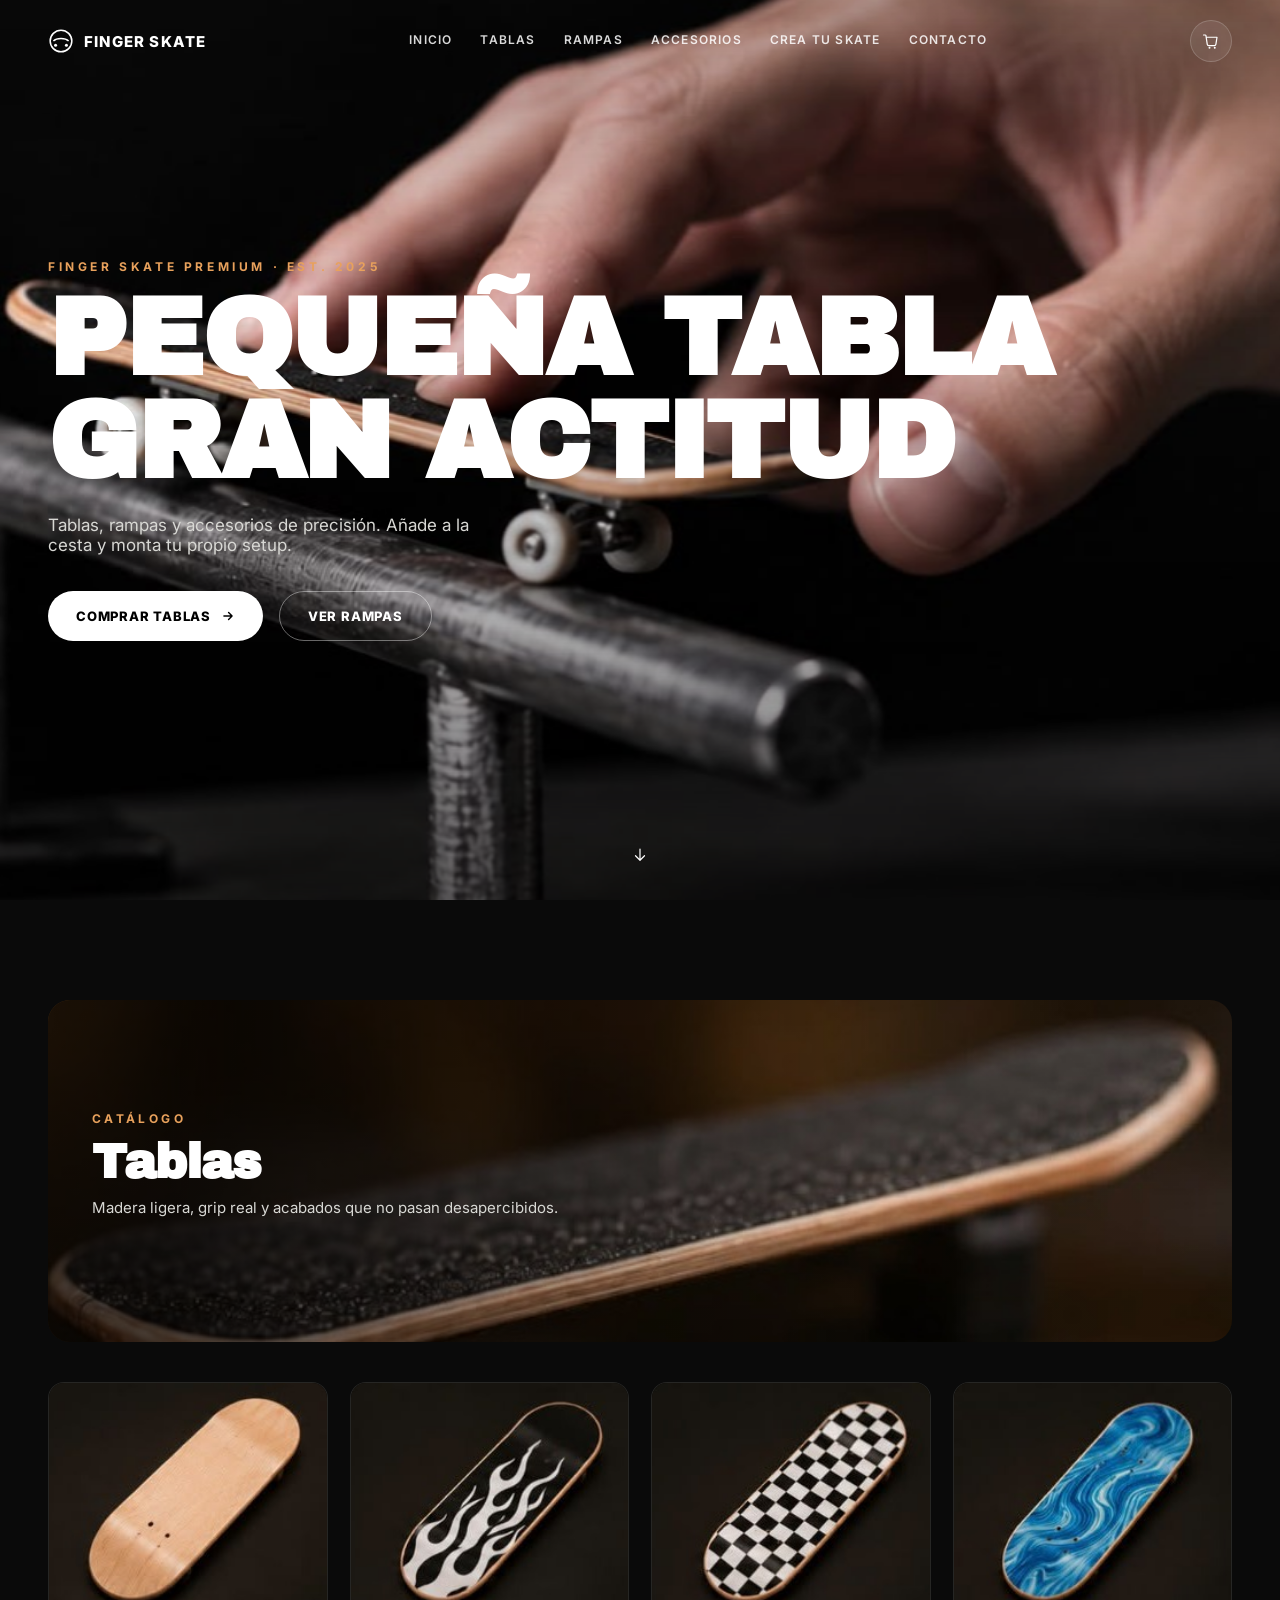
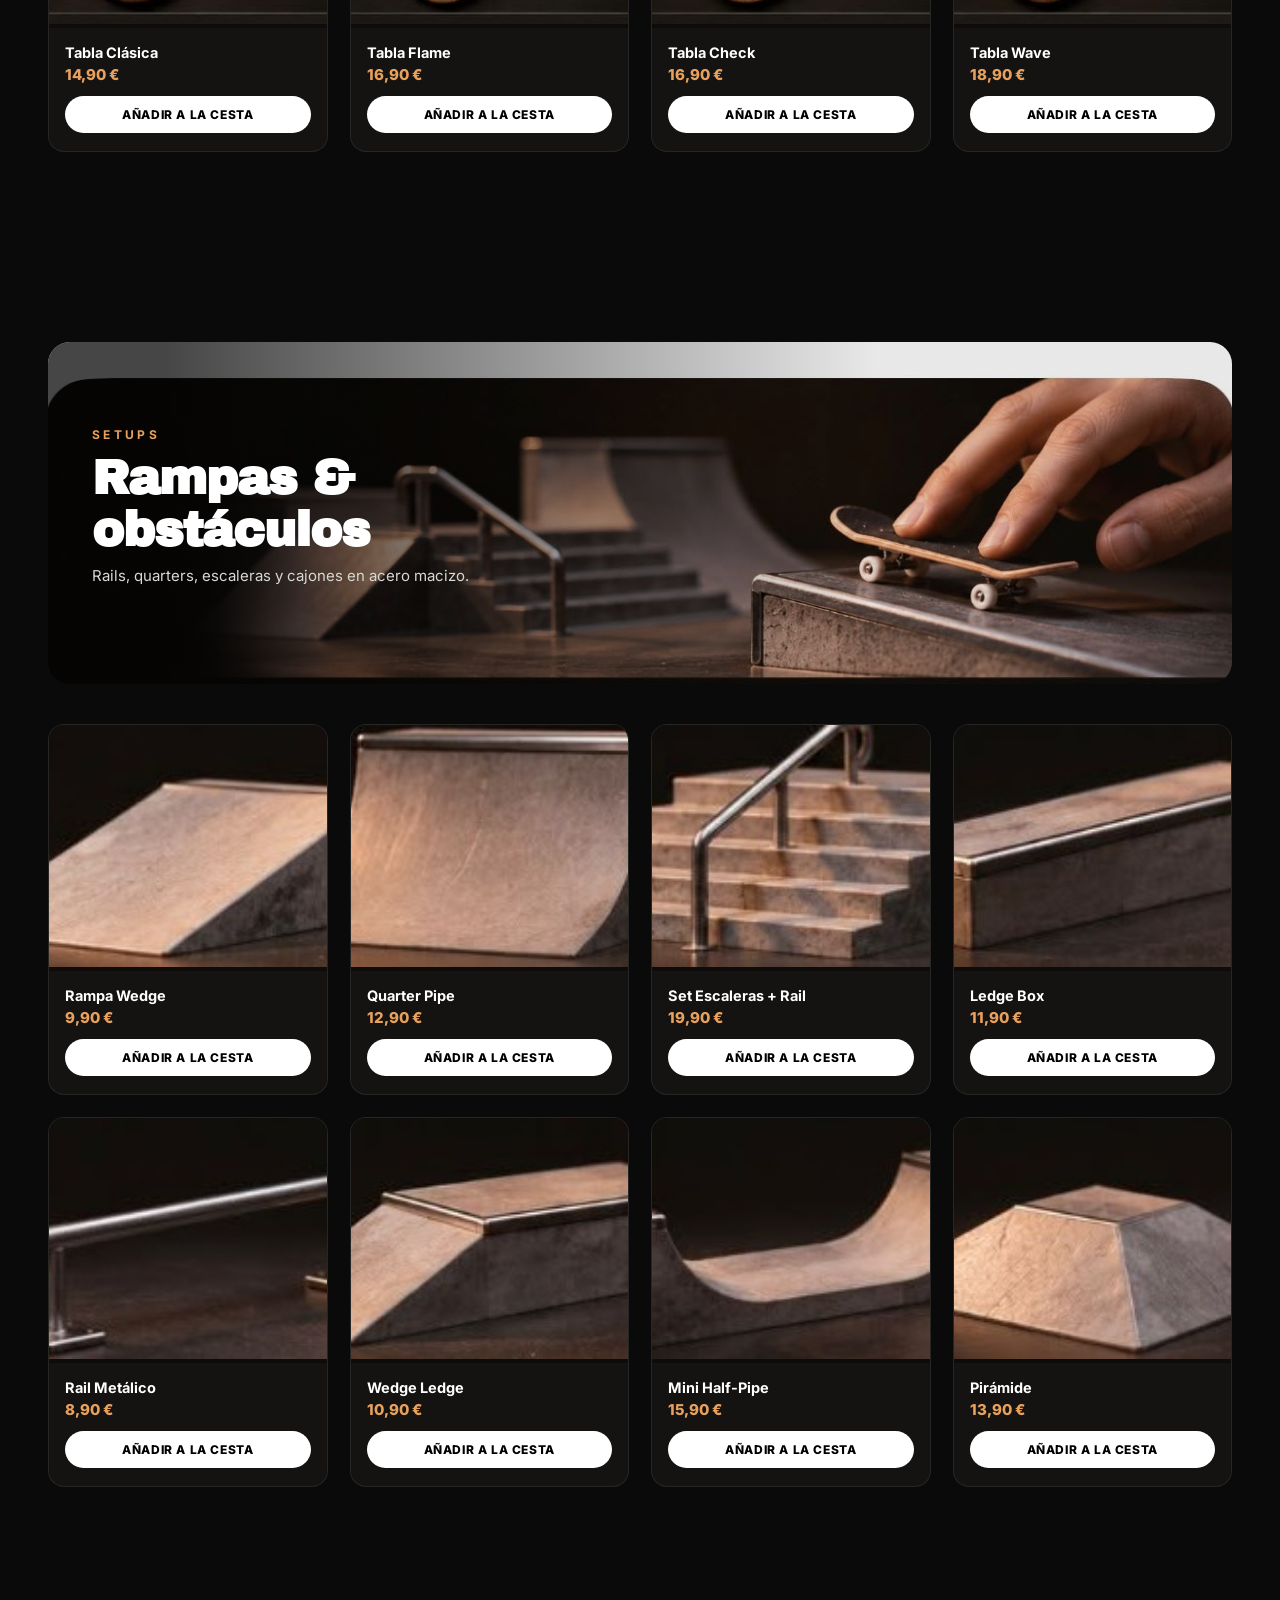
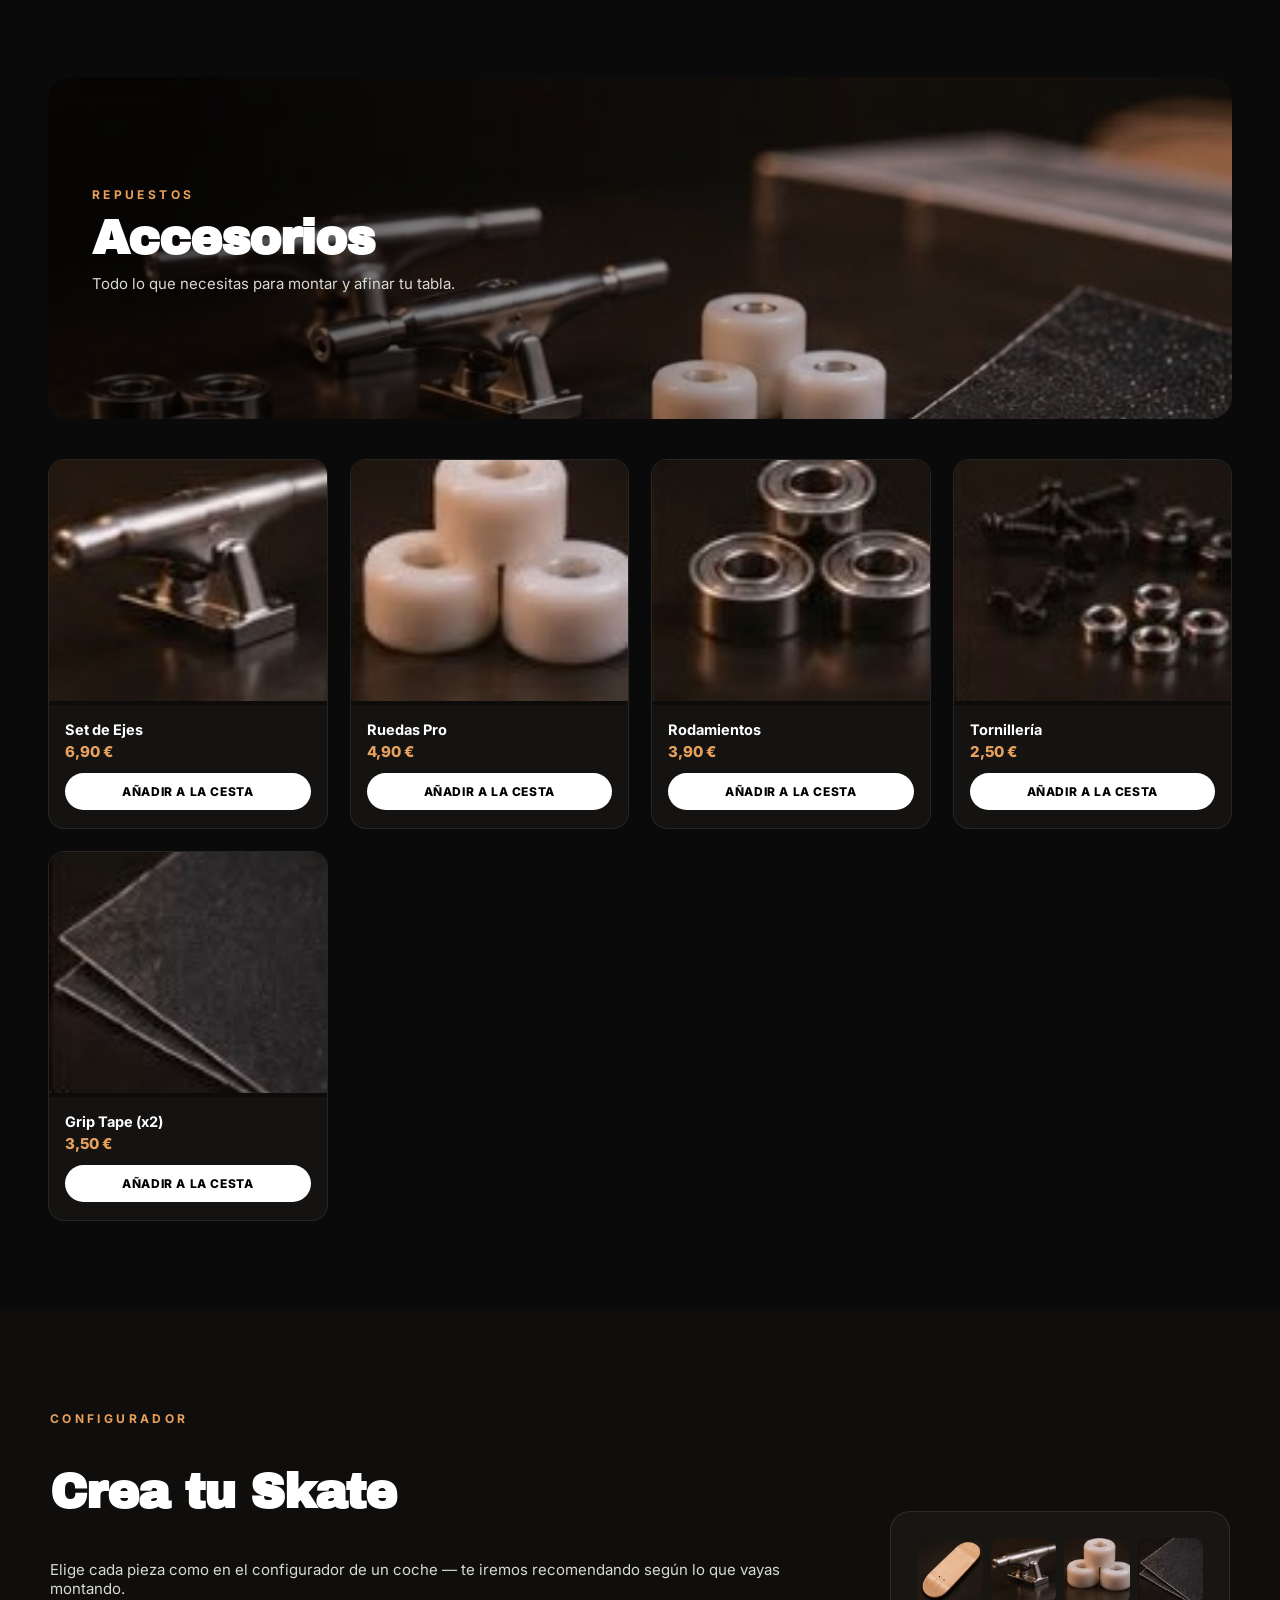
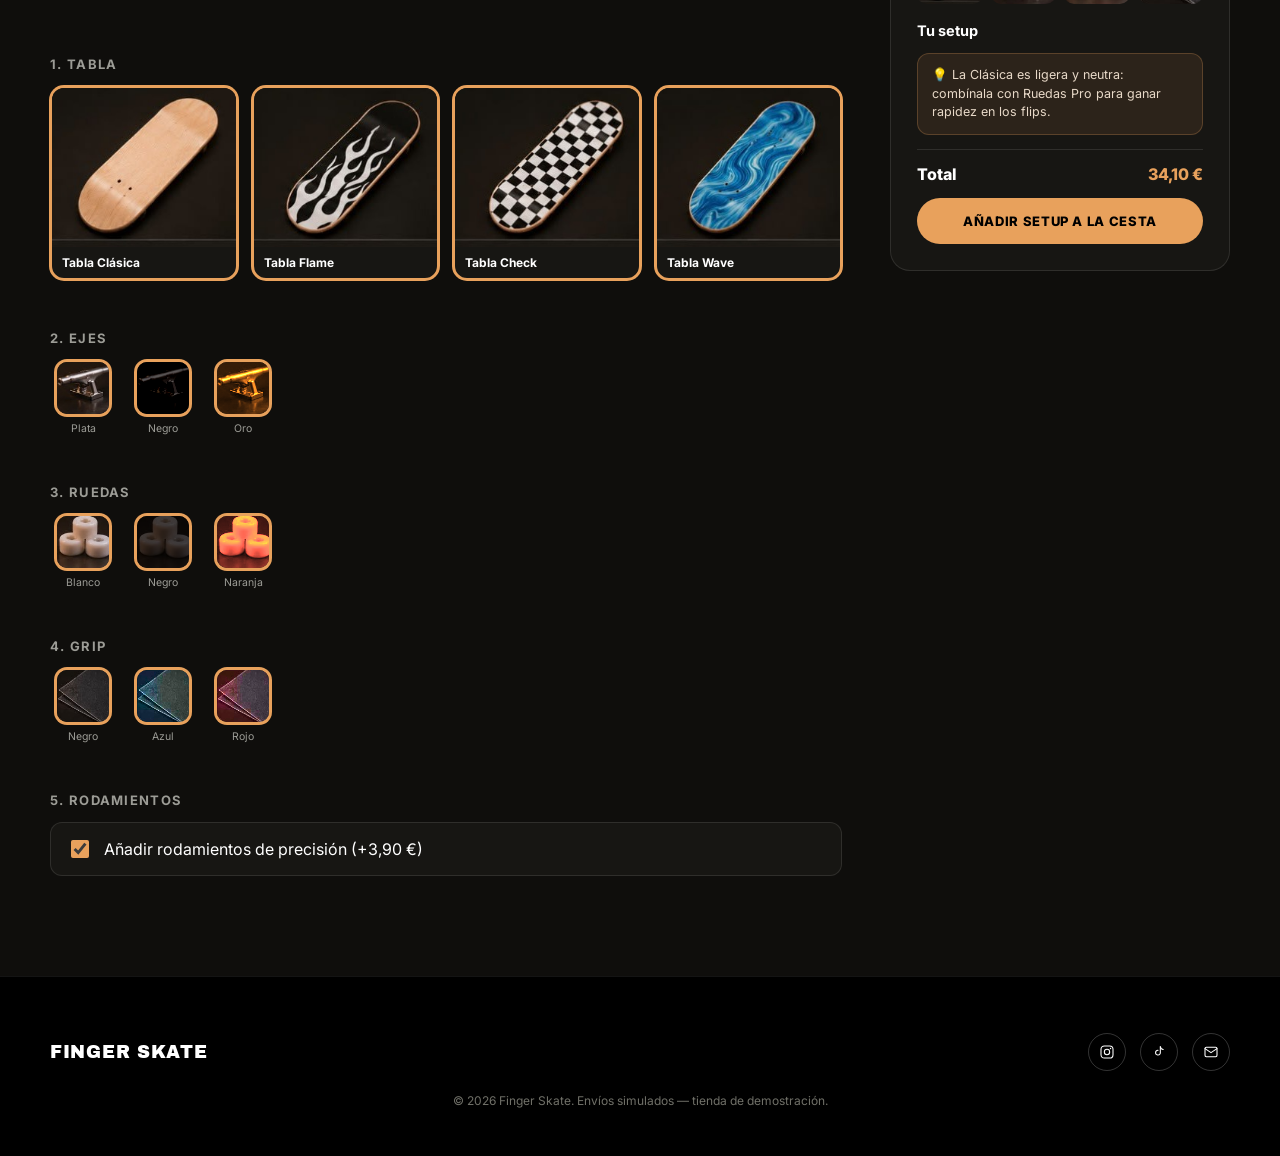
==== index.html @ 8e9dd534 "Cambia el titular del hero por algo mas original Co-Authored-By: Claude Sonnet 5 <noreply@anthropic." ====
<!doctype html>
<html lang="es">
<head>
<meta charset="utf-8">
<meta name="viewport" content="width=device-width, initial-scale=1">
<title>Finger Skate — Tienda</title>
<meta name="description" content="Tablas, rampas y accesorios de finger skate. Configura tu propio setup.">
<link rel="preconnect" href="https://fonts.googleapis.com">
<link href="https://fonts.googleapis.com/css2?family=Archivo+Black&family=Inter:wght@400;500;600;700;800&display=swap" rel="stylesheet">
<style>
:root{ --ink:#0a0a0a; --accent:#e8a15c; }
*{box-sizing:border-box}
body{margin:0;background:var(--ink);font-family:'Inter',system-ui,sans-serif;color:#fff;overflow-x:hidden}
html{scroll-behavior:smooth}
h1,h2,h3{font-family:'Archivo Black','Inter',sans-serif;letter-spacing:-0.02em;margin:0}
a{color:inherit;text-decoration:none}
button{font-family:inherit;cursor:pointer;border:none}
img{max-width:100%}
::selection{background:var(--accent);color:#000}
.progress{position:fixed;top:0;left:0;height:3px;background:var(--accent);z-index:120;width:0%;transition:width .08s linear}
.nav{position:fixed;top:0;left:0;right:0;z-index:90;display:flex;align-items:center;justify-content:space-between;padding:20px 48px;transition:all .35s ease;background:transparent}
.nav.scrolled{padding:12px 48px;background:rgba(10,10,10,.75);backdrop-filter:blur(14px);border-bottom:1px solid rgba(255,255,255,.08)}
.brand{display:flex;align-items:center;gap:10px;font-weight:800;letter-spacing:.08em;font-size:15px}
.navlinks{display:flex;gap:28px;font-size:12px;font-weight:600;letter-spacing:.1em;text-transform:uppercase}
.navlinks a{position:relative;padding-bottom:4px;opacity:.85;transition:opacity .2s,color .2s}
.navlinks a:hover{opacity:1;color:var(--accent)}
.navlinks a::after{content:'';position:absolute;left:0;bottom:0;height:1px;width:0;background:var(--accent);transition:width .25s}
.navlinks a:hover::after{width:100%}
.navright{display:flex;align-items:center;gap:16px}
.cartbtn{position:relative;display:flex;align-items:center;justify-content:center;width:42px;height:42px;border-radius:50%;background:rgba(255,255,255,.08);border:1px solid rgba(255,255,255,.18);color:#fff;transition:all .2s}
.cartbtn:hover{background:#fff;color:#000}
.badge{position:absolute;top:-6px;right:-6px;background:var(--accent);color:#000;font-size:11px;font-weight:800;min-width:18px;height:18px;border-radius:9px;display:flex;align-items:center;justify-content:center;padding:0 4px}
section{position:relative;width:100%;overflow:hidden}
.cover{position:absolute;inset:0;width:100%;height:100%;object-fit:cover;will-change:transform}
.scrim{position:absolute;inset:0;background:linear-gradient(180deg,rgba(0,0,0,.2) 0%,rgba(0,0,0,0) 35%,rgba(0,0,0,.6) 100%)}
.hero{height:100vh;min-height:680px;display:flex;align-items:center}
.hero-inner{position:relative;z-index:2;padding:0 48px;max-width:1440px;margin:0 auto;width:100%}
.eyebrow{font-size:12px;font-weight:700;letter-spacing:.3em;text-transform:uppercase;color:var(--accent);opacity:0;transform:translateY(16px);animation:rise .8s ease forwards .1s}
.title{font-size:clamp(52px,8.5vw,120px);line-height:.94;margin-top:14px;opacity:0;transform:translateY(24px);animation:rise .9s ease forwards .25s}
.sub{margin-top:22px;font-size:17px;color:#d8d8d4;max-width:460px;opacity:0;transform:translateY(16px);animation:rise .8s ease forwards .5s}
.btnrow{margin-top:36px;display:flex;gap:16px;opacity:0;transform:translateY(16px);animation:rise .8s ease forwards .7s}
.btn{display:inline-flex;align-items:center;gap:10px;background:#fff;color:#000;padding:16px 28px;border-radius:999px;font-weight:800;font-size:13px;letter-spacing:.06em;text-transform:uppercase;transition:transform .25s,box-shadow .25s}
.btn:hover{transform:translateY(-3px);box-shadow:0 14px 30px rgba(0,0,0,.35)}
.btn.ghost{background:transparent;border:1px solid rgba(255,255,255,.4);color:#fff}
.btn.ghost:hover{background:#fff;color:#000}
@keyframes rise{to{opacity:1;transform:none}}
.scrolldown{position:absolute;left:50%;bottom:32px;transform:translateX(-50%);z-index:2;animation:bob 2.2s ease-in-out infinite}
@keyframes bob{0%,100%{transform:translate(-50%,0)}50%{transform:translate(-50%,10px)}}
.reveal{opacity:0;transform:translateY(40px);transition:opacity .9s cubic-bezier(.16,.84,.44,1),transform .9s cubic-bezier(.16,.84,.44,1)}
.reveal.on{opacity:1;transform:none}
.reveal-item{opacity:0;transform:translateY(26px);transition:opacity .65s cubic-bezier(.16,.84,.44,1),transform .65s cubic-bezier(.16,.84,.44,1)}
.reveal-item.on{opacity:1;transform:none}
.reveal-pop{opacity:0;transform:scale(.85);transition:opacity .5s ease,transform .5s cubic-bezier(.34,1.56,.64,1)}
.reveal-pop.on{opacity:1;transform:scale(1)}
.shopsec{padding:100px 48px 90px;max-width:1280px;margin:0 auto}
.banner{position:relative;height:38vh;min-height:260px;border-radius:22px;overflow:hidden;margin-bottom:40px}
.banner img{width:100%;height:100%;object-fit:cover}
.banner .bscrim{position:absolute;inset:0;background:linear-gradient(90deg,rgba(0,0,0,.72) 10%,rgba(0,0,0,.08) 70%)}
.banner .btxt{position:absolute;left:0;top:0;bottom:0;display:flex;flex-direction:column;justify-content:center;padding:0 44px;max-width:560px}
.kicker{font-size:12px;font-weight:700;letter-spacing:.28em;text-transform:uppercase;color:var(--accent)}
.sech{font-size:clamp(30px,4.2vw,48px);margin-top:10px}
.secp{margin-top:10px;color:#d8d8d4;font-size:15px}
.grid{display:grid;grid-template-columns:repeat(4,1fr);gap:22px}
.card{background:#141311;border:1px solid rgba(255,255,255,.08);border-radius:16px;overflow:hidden;transition:transform .3s,border-color .3s}
.card:hover{transform:translateY(-6px);border-color:rgba(255,255,255,.22)}
.cardimg{position:relative;aspect-ratio:1.15/1;background:#0d0c0b;cursor:pointer}
.cardimg img{width:100%;height:100%;object-fit:cover;transition:transform .5s}
.card:hover .cardimg img{transform:scale(1.07)}
.qtybadge{position:absolute;top:10px;right:10px;background:var(--accent);color:#000;font-size:12px;font-weight:800;min-width:24px;height:24px;border-radius:12px;display:flex;align-items:center;justify-content:center;padding:0 6px}
.cardbody{padding:16px 16px 18px}
.cardname{font-weight:700;font-size:14.5px}
.cardprice{margin-top:4px;color:var(--accent);font-weight:800;font-size:15px}
.addbtn{margin-top:12px;width:100%;background:#fff;color:#000;padding:11px 0;border-radius:999px;font-weight:800;font-size:12px;letter-spacing:.05em;text-transform:uppercase;transition:all .2s}
.addbtn:hover{background:var(--accent)}
footer{background:#000;padding:56px 48px 36px;border-top:1px solid rgba(255,255,255,.08)}
.footrow{display:flex;justify-content:space-between;align-items:center;flex-wrap:wrap;gap:20px;max-width:1180px;margin:0 auto}
.footbrand{font-family:'Archivo Black';font-size:18px;letter-spacing:.04em}
.socials{display:flex;gap:14px}
.social{width:38px;height:38px;border-radius:50%;border:1px solid rgba(255,255,255,.2);display:flex;align-items:center;justify-content:center;transition:all .25s}
.social:hover{background:var(--accent);border-color:var(--accent);color:#000;transform:translateY(-3px)}
.fine{color:#707068;font-size:12px;margin-top:22px;text-align:center}
.totop{position:fixed;right:24px;bottom:24px;z-index:80;width:48px;height:48px;border-radius:50%;background:#fff;color:#000;display:flex;align-items:center;justify-content:center;opacity:0;pointer-events:none;transition:opacity .3s,transform .3s;transform:translateY(10px)}
.totop.show{opacity:1;pointer-events:auto;transform:none}
.backdrop{position:fixed;inset:0;background:rgba(0,0,0,.6);z-index:150;backdrop-filter:blur(2px);animation:fadein .25s ease}
@keyframes fadein{from{opacity:0}to{opacity:1}}
.drawer{position:fixed;top:0;right:0;bottom:0;width:min(420px,92vw);background:#121110;z-index:160;display:flex;flex-direction:column;box-shadow:-20px 0 50px rgba(0,0,0,.5);animation:slidein .32s cubic-bezier(.16,.84,.44,1)}
@keyframes slidein{from{transform:translateX(100%)}to{transform:translateX(0)}}
.drawerhead{display:flex;align-items:center;justify-content:space-between;padding:22px 24px;border-bottom:1px solid rgba(255,255,255,.08);font-weight:800;letter-spacing:.04em;text-transform:uppercase;font-size:14px}
.iconbtn{background:transparent;color:#fff;font-size:16px;width:32px;height:32px;border-radius:50%;transition:background .2s}
.iconbtn:hover{background:rgba(255,255,255,.12)}
.drawerlist{flex:1;overflow-y:auto;padding:12px 20px}
.emptycart{color:#8c8c86;text-align:center;padding:60px 10px;line-height:1.6;font-size:14px}
.drawerline{display:flex;gap:14px;padding:16px 0;border-bottom:1px solid rgba(255,255,255,.06)}
.drawerline img{width:64px;height:64px;object-fit:cover;border-radius:10px;background:#000}
.dlinfo{flex:1}
.dlname{font-weight:700;font-size:13.5px}
.dlprice{color:#8c8c86;font-size:12px;margin-top:2px}
.qtyctrl{display:flex;align-items:center;gap:10px;margin-top:10px}
.qtyctrl button{width:26px;height:26px;border-radius:8px;background:rgba(255,255,255,.1);color:#fff;font-weight:700}
.qtyctrl button:hover{background:var(--accent);color:#000}
.qtyctrl span{min-width:16px;text-align:center;font-weight:700;font-size:13px}
.dlright{display:flex;flex-direction:column;align-items:flex-end;justify-content:space-between}
.dltotal{font-weight:800;font-size:13.5px;color:var(--accent)}
.rm{background:transparent;color:#8c8c86;font-size:11px;text-decoration:underline;margin-top:8px}
.rm:hover{color:#fff}
.drawerfoot{padding:20px 24px;border-top:1px solid rgba(255,255,255,.1)}
.subtotal{display:flex;justify-content:space-between;font-weight:800;font-size:15px;margin-bottom:14px}
.checkoutbtn{width:100%;background:var(--accent);color:#000;padding:15px 0;border-radius:999px;font-weight:800;font-size:13px;letter-spacing:.06em;text-transform:uppercase;transition:transform .2s}
.checkoutbtn:hover{transform:translateY(-2px)}
.modal{position:fixed;top:50%;left:50%;transform:translate(-50%,-50%);z-index:170;background:#141311;border:1px solid rgba(255,255,255,.1);border-radius:20px;padding:44px 40px;width:min(420px,88vw);text-align:center;animation:popin .3s cubic-bezier(.16,.84,.44,1);max-height:88vh;overflow-y:auto}
@keyframes popin{from{opacity:0;transform:translate(-50%,-46%) scale(.94)}to{opacity:1;transform:translate(-50%,-50%) scale(1)}}
.modalicon{width:64px;height:64px;border-radius:50%;background:var(--accent);color:#000;display:flex;align-items:center;justify-content:center;font-size:30px;font-weight:800;margin:0 auto 18px}
.modal h3{font-size:22px}
.modal p{color:#c8c8c2;font-size:14px;margin:10px 0}
.modalsub{color:#8c8c86!important;font-size:12.5px!important}
.toast{position:fixed;left:24px;bottom:24px;z-index:180;background:#fff;color:#000;padding:14px 20px;border-radius:12px;font-weight:700;font-size:13px;box-shadow:0 14px 30px rgba(0,0,0,.4);animation:toastin .3s ease}
@keyframes toastin{from{opacity:0;transform:translateY(10px)}to{opacity:1;transform:none}}
.paymodal{text-align:left}
.payhead{display:flex;align-items:center;justify-content:space-between;margin-bottom:6px}
.paytotal{background:rgba(255,255,255,.06);border:1px solid rgba(255,255,255,.1);border-radius:12px;padding:14px 16px;display:flex;justify-content:space-between;align-items:center;font-weight:800;margin:14px 0 20px}
.paytotal span:last-child{color:var(--accent);font-size:17px}
.field{margin-bottom:14px}
.field label{display:block;font-size:11px;letter-spacing:.08em;text-transform:uppercase;color:#9c9c96;margin-bottom:7px;font-weight:700}
.field input{width:100%;background:#1b1a17;border:1px solid rgba(255,255,255,.14);border-radius:10px;padding:13px 14px;color:#fff;font-size:14px;font-family:inherit;transition:border-color .2s}
.field input:focus{outline:none;border-color:var(--accent)}
.fieldrow{display:flex;gap:12px}
.fieldrow .field{flex:1}
.securenote{display:flex;align-items:center;gap:8px;color:#8c8c86;font-size:11.5px;margin:16px 0 4px}
.spinner{width:52px;height:52px;border-radius:50%;border:4px solid rgba(255,255,255,.15);border-top-color:var(--accent);margin:4px auto 20px;animation:spin .8s linear infinite}
@keyframes spin{to{transform:rotate(360deg)}}
.detailmodal{width:min(720px,92vw);text-align:left;display:flex;gap:28px;padding:32px;position:relative}
.detailimg{width:260px;flex:none;border-radius:16px;overflow:hidden;background:#0d0c0b;aspect-ratio:1/1}
.detailimg img{width:100%;height:100%;object-fit:cover}
.detailbody{flex:1;display:flex;flex-direction:column}
.detailname{font-size:24px}
.detailprice{color:var(--accent);font-weight:800;font-size:19px;margin-top:8px}
.detaildesc{color:#c8c8c2;font-size:14px;line-height:1.6;margin-top:14px}
.detailqty{display:flex;align-items:center;gap:14px;margin-top:22px}
.detailqty button{width:34px;height:34px;border-radius:10px;background:rgba(255,255,255,.1);color:#fff;font-weight:700;font-size:16px}
.detailqty button:hover{background:var(--accent);color:#000}
.detailqty span{font-weight:800;font-size:16px;min-width:20px;text-align:center}
.detailadd{margin-top:auto;background:#fff;color:#000;padding:14px 0;border-radius:999px;font-weight:800;font-size:13px;letter-spacing:.05em;text-transform:uppercase;transition:all .2s}
.detailadd:hover{background:var(--accent)}
@media (max-width:620px){.detailmodal{flex-direction:column}.detailimg{width:100%;aspect-ratio:1.6/1}}
.cfgsec{background:#0f0e0c;padding:100px 48px 100px}
.cfgwrap{max-width:1180px;margin:0 auto;display:grid;grid-template-columns:1fr 340px;gap:48px;align-items:start}
.cfgsteps{display:flex;flex-direction:column;gap:32px}
.cfgstep h4{font-size:13px;letter-spacing:.1em;text-transform:uppercase;color:#9c9c96;margin-bottom:14px}
.cfgdecks{display:grid;grid-template-columns:repeat(4,1fr);gap:14px}
.cfgdeck{background:#171613;border:2px solid rgba(255,255,255,.08);border-radius:14px;overflow:hidden;transition:all .2s;cursor:pointer}
.cfgdeck.on{border-color:var(--accent);box-shadow:0 0 0 1px var(--accent)}
.cfgdeck img{width:100%;aspect-ratio:1.15/1;object-fit:cover;display:block}
.cfgdeck .cfglabel{padding:8px 10px;font-size:12px;font-weight:700}
.cfgswatches{display:flex;gap:14px;flex-wrap:wrap;align-items:center}
.swatch{width:56px;height:56px;border-radius:12px;border:2px solid rgba(255,255,255,.1);overflow:hidden;position:relative;transition:all .2s;background:#171613;cursor:pointer}
.swatch.on{border-color:var(--accent);box-shadow:0 0 0 1px var(--accent)}
.swatch img{width:100%;height:100%;object-fit:cover}
.swatchname{font-size:10.5px;text-align:center;margin-top:6px;color:#9c9c96}
.swatchcol{display:flex;flex-direction:column;align-items:center;gap:0;width:66px}
.cfgtoggle{display:flex;align-items:center;gap:12px;background:#171613;border:1px solid rgba(255,255,255,.1);border-radius:12px;padding:14px 16px;cursor:pointer}
.cfgtoggle input{width:18px;height:18px;accent-color:var(--accent)}
.cfgsummary{position:sticky;top:100px;background:#171613;border:1px solid rgba(255,255,255,.1);border-radius:20px;padding:26px}
.cfgpreview{display:flex;gap:8px;margin-bottom:18px}
.cfgpreview .pv{flex:1;aspect-ratio:1/1;border-radius:10px;overflow:hidden;background:#0d0c0b}
.cfgpreview .pv img{width:100%;height:100%;object-fit:cover}
.cfgtotal{display:flex;justify-content:space-between;font-weight:800;font-size:16px;padding:14px 0;border-top:1px solid rgba(255,255,255,.1);margin-top:6px}
.cfgtotal span:last-child{color:var(--accent)}
.cfgtip{background:rgba(232,161,92,.1);border:1px solid rgba(232,161,92,.25);border-radius:12px;padding:12px 14px;font-size:12.5px;color:#e8d9c8;line-height:1.5;margin:14px 0}
.cfgaddbtn{width:100%;background:var(--accent);color:#000;padding:15px 0;border-radius:999px;font-weight:800;font-size:13px;letter-spacing:.05em;text-transform:uppercase;transition:transform .2s}
.cfgaddbtn:hover{transform:translateY(-2px)}
@media (max-width:900px){.cfgwrap{grid-template-columns:1fr}.cfgsummary{position:static}.cfgdecks{grid-template-columns:repeat(2,1fr)}}
@media (max-width:900px){.grid{grid-template-columns:repeat(2,1fr)}}
@media (max-width:760px){.navlinks{display:none}.nav{padding:16px 22px}.hero-inner{padding:0 22px}.shopsec{padding:72px 22px 60px}.banner .btxt{padding:0 24px}.cfgsec{padding:72px 22px}}
</style>
</head>
<body>

<div class="progress" id="progressBar"></div>

<nav class="nav" id="navEl">
<a href="#inicio" class="brand">
<svg width="26" height="26" viewBox="0 0 24 24" fill="none" aria-hidden="true"><circle cx="12" cy="12" r="10" stroke="currentColor" stroke-width="1.4"/><path d="M5 12c3-3 11-3 14 0" stroke="currentColor" stroke-width="1.4"/><circle cx="7" cy="16" r="1.4" fill="currentColor"/><circle cx="17" cy="16" r="1.4" fill="currentColor"/></svg>
FINGER SKATE
</a>
<div class="navlinks">
<a href="#inicio">Inicio</a>
<a href="#tablas">Tablas</a>
<a href="#rampas">Rampas</a>
<a href="#accesorios">Accesorios</a>
<a href="#crea">Crea tu Skate</a>
<a href="#contacto">Contacto</a>
</div>
<div class="navright">
<button class="cartbtn" onclick="App.toggleCart()" aria-label="Ver cesta">
<svg width="18" height="18" viewBox="0 0 24 24" fill="none"><path d="M6 7h14l-1.5 9.5a2 2 0 0 1-2 1.7H9a2 2 0 0 1-2-1.7L5.2 4.6A1 1 0 0 0 4.2 4H2" stroke="currentColor" stroke-width="1.6" stroke-linecap="round" stroke-linejoin="round"/><circle cx="10" cy="21" r="1.3" fill="currentColor"/><circle cx="17" cy="21" r="1.3" fill="currentColor"/></svg>
<span id="cartBadge"></span>
</button>
</div>
</nav>

<section id="inicio" class="hero">
<img class="cover" id="heroImg" src="images/hero_clean2.jpg" alt="Finger skate sobre un rail de metal">
<div class="scrim"></div>
<div class="hero-inner">
<div class="eyebrow">Finger skate premium · est. 2025</div>
<h1 class="title">PEQUEÑA TABLA<br>GRAN ACTITUD</h1>
<p class="sub">Tablas, rampas y accesorios de precisión. Añade a la cesta y monta tu propio setup.</p>
<div class="btnrow">
<a href="#tablas" class="btn">Comprar tablas
<svg width="14" height="14" viewBox="0 0 24 24" fill="none"><path d="M5 12h14M13 6l6 6-6 6" stroke="currentColor" stroke-width="2.4" stroke-linecap="round" stroke-linejoin="round"/></svg>
</a>
<a href="#rampas" class="btn ghost">Ver rampas</a>
</div>
</div>
<div class="scrolldown">
<svg width="18" height="18" viewBox="0 0 24 24" fill="none" aria-hidden="true"><path d="M12 4v15M6 13l6 6 6-6" stroke="#fff" stroke-width="1.6" stroke-linecap="round" stroke-linejoin="round"/></svg>
</div>
</section>

<section id="tablas" class="shopsec reveal">
<div class="banner">
<img src="images/tablas_hero.jpg" alt="Tabla de finger skate">
<div class="bscrim"></div>
<div class="btxt">
<div class="kicker reveal-item">Catálogo</div>
<h2 class="sech reveal-item" style="transition-delay:.1s">Tablas</h2>
<p class="secp reveal-item" style="transition-delay:.2s">Madera ligera, grip real y acabados que no pasan desapercibidos.</p>
</div>
</div>
<div class="grid" id="gridTablas"></div>
</section>

<section id="rampas" class="shopsec reveal">
<div class="banner">
<img src="images/rampas_hero.jpg" alt="Rampas y obstáculos de metal">
<div class="bscrim"></div>
<div class="btxt">
<div class="kicker reveal-item">Setups</div>
<h2 class="sech reveal-item" style="transition-delay:.1s">Rampas &amp; obstáculos</h2>
<p class="secp reveal-item" style="transition-delay:.2s">Rails, quarters, escaleras y cajones en acero macizo.</p>
</div>
</div>
<div class="grid" id="gridRampas"></div>
</section>

<section id="accesorios" class="shopsec reveal">
<div class="banner">
<img src="images/acc_hero.jpg" alt="Ejes, ruedas, rodamientos y grip tape">
<div class="bscrim"></div>
<div class="btxt">
<div class="kicker reveal-item">Repuestos</div>
<h2 class="sech reveal-item" style="transition-delay:.1s">Accesorios</h2>
<p class="secp reveal-item" style="transition-delay:.2s">Todo lo que necesitas para montar y afinar tu tabla.</p>
</div>
</div>
<div class="grid" id="gridAcc"></div>
</section>

<section id="crea" class="cfgsec reveal">
<div class="cfgwrap">
<div class="cfgsteps">
<div class="kicker reveal-item">Configurador</div>
<h2 class="sech reveal-item" style="margin-top:8px;transition-delay:.1s">Crea tu Skate</h2>
<p class="secp reveal-item" style="margin-bottom:8px;transition-delay:.2s">Elige cada pieza como en el configurador de un coche — te iremos recomendando según lo que vayas montando.</p>

<div class="cfgstep">
<h4>1. Tabla</h4>
<div class="cfgdecks" id="cfgDecks"></div>
</div>

<div class="cfgstep">
<h4>2. Ejes</h4>
<div class="cfgswatches" id="cfgTrucks"></div>
</div>

<div class="cfgstep">
<h4>3. Ruedas</h4>
<div class="cfgswatches" id="cfgWheels"></div>
</div>

<div class="cfgstep">
<h4>4. Grip</h4>
<div class="cfgswatches" id="cfgGrips"></div>
</div>

<div class="cfgstep">
<h4>5. Rodamientos</h4>
<label class="cfgtoggle">
<input type="checkbox" id="cfgBearingsBox" onchange="App.toggleBearings()">
<span>Añadir rodamientos de precisión (+<span id="bearingPrice"></span>)</span>
</label>
</div>
</div>

<div class="cfgsummary">
<div class="cfgpreview" id="cfgPreview"></div>
<div class="cardname">Tu setup</div>
<div class="cfgtip">💡 <span id="cfgTip"></span></div>
<div class="cfgtotal"><span>Total</span><span id="cfgTotal"></span></div>
<button class="cfgaddbtn" onclick="App.addSetup()">Añadir setup a la cesta</button>
</div>
</div>
</section>

<footer id="contacto">
<div class="footrow">
<div class="footbrand">FINGER SKATE</div>
<div class="socials">
<a class="social" href="#" aria-label="Instagram"><svg width="16" height="16" viewBox="0 0 24 24" fill="none"><rect x="3" y="3" width="18" height="18" rx="5" stroke="currentColor" stroke-width="1.6"/><circle cx="12" cy="12" r="4" stroke="currentColor" stroke-width="1.6"/><circle cx="17.3" cy="6.7" r="1.1" fill="currentColor"/></svg></a>
<a class="social" href="#" aria-label="TikTok"><svg width="16" height="16" viewBox="0 0 24 24" fill="none"><path d="M14 4v9.6a3.6 3.6 0 1 1-3.4-4.3" stroke="currentColor" stroke-width="1.6" stroke-linecap="round"/><path d="M14 4c.3 2.3 2 4 4.4 4.2" stroke="currentColor" stroke-width="1.6" stroke-linecap="round"/></svg></a>
<a class="social" href="#" aria-label="Correo"><svg width="16" height="16" viewBox="0 0 24 24" fill="none"><rect x="3" y="5" width="18" height="14" rx="2" stroke="currentColor" stroke-width="1.6"/><path d="M3 7l9 6 9-6" stroke="currentColor" stroke-width="1.6" stroke-linecap="round" stroke-linejoin="round"/></svg></a>
</div>
</div>
<p class="fine">© 2026 Finger Skate. Envíos simulados — tienda de demostración.</p>
</footer>

<div class="totop" id="totop" title="Subir">
<svg width="18" height="18" viewBox="0 0 24 24" fill="none"><path d="M12 19V5M6 11l6-6 6 6" stroke="currentColor" stroke-width="2" stroke-linecap="round" stroke-linejoin="round"/></svg>
</div>

<div id="overlays"></div>

<script>
const PRODUCTS = [
  {id:"t1",cat:"tablas",name:"Tabla Clásica",price:14.9,img:"images/board_clasica.jpg",
    desc:"Maple canadiense sin tratar, 34 mm de ancho. Ligera y lista para personalizar a tu gusto."},
  {id:"t2",cat:"tablas",name:"Tabla Flame",price:16.9,img:"images/board_flame.jpg",
    desc:"Acabado de llamas blancas sobre fibra negra. Grip de alto agarre y canto biselado."},
  {id:"t3",cat:"tablas",name:"Tabla Check",price:16.9,img:"images/board_check.jpg",
    desc:"Estampado ajedrezado blanco y negro. Cóncavo medio, ideal para flips técnicos."},
  {id:"t4",cat:"tablas",name:"Tabla Wave",price:18.9,img:"images/board_wave.jpg",
    desc:"Estampado marmolado azul. Forma ancha y estable, perfecta para rampas y manuals."},
  {id:"r1",cat:"rampas",name:"Rampa Wedge",price:9.9,img:"images/ramp_wedge.jpg",
    desc:"Cuña de acero con ángulo suave. Ideal para coger velocidad e iniciarte en los saltos."},
  {id:"r2",cat:"rampas",name:"Quarter Pipe",price:12.9,img:"images/ramp_quarter.jpg",
    desc:"Transición curva de 90°. Perfecta para airwalks y grinds de entrada."},
  {id:"r3",cat:"rampas",name:"Set Escaleras + Rail",price:19.9,img:"images/ramp_stairs.jpg",
    desc:"Seis escalones con pasamanos de acero pulido. El clásico de todo street spot."},
  {id:"r4",cat:"rampas",name:"Ledge Box",price:11.9,img:"images/ramp_box.jpg",
    desc:"Cajón bajo con canto metálico, pensado para grinds y slides técnicos."},
  {id:"r5",cat:"rampas",name:"Rail Metálico",price:8.9,img:"images/ramp_rail.jpg",
    desc:"Rail recto independiente. Fácil de combinar con cualquier otro obstáculo."},
  {id:"r6",cat:"rampas",name:"Wedge Ledge",price:10.9,img:"images/ramp_wedge2.jpg",
    desc:"Cuña con ledge superior: dos obstáculos combinados en uno solo."},
  {id:"r7",cat:"rampas",name:"Mini Half-Pipe",price:15.9,img:"images/ramp_ubox.jpg",
    desc:"Transición doble en U, perfecta para encadenar trucos de ida y vuelta."},
  {id:"r8",cat:"rampas",name:"Pirámide",price:13.9,img:"images/ramp_pyramid.jpg",
    desc:"Plataforma elevada con cuatro caras en pendiente. Versátil para cualquier ángulo."},
  {id:"a1",cat:"acc",name:"Set de Ejes",price:6.9,img:"images/acc_ejes.jpg",
    desc:"Ejes de aluminio ligero y altura estándar. Respuesta ágil en los giros."},
  {id:"a2",cat:"acc",name:"Ruedas Pro",price:4.9,img:"images/acc_ruedas.jpg",
    desc:"Goma suave de alto rebote. Rodaje silencioso y muy controlado."},
  {id:"a3",cat:"acc",name:"Rodamientos",price:3.9,img:"images/acc_rodamientos.jpg",
    desc:"Precisión ABEC para ruedas rápidas y sin fricción."},
  {id:"a4",cat:"acc",name:"Tornillería",price:2.5,img:"images/acc_tornilleria.jpg",
    desc:"Kit completo de tornillos y tuercas para montar tu tabla desde cero."},
  {id:"a5",cat:"acc",name:"Grip Tape (x2)",price:3.5,img:"images/acc_grip.jpg",
    desc:"Dos láminas de grip de grano fino. Agarre máximo para tus dedos."}
];
const byId = (id) => PRODUCTS.find(p => p.id === id);
const fmt = (n) => n.toFixed(2).replace('.', ',') + ' €';

const TRUCK_COLORS = [
  {key:"plata",name:"Plata",filter:"none"},
  {key:"negro",name:"Negro",filter:"brightness(0.4) contrast(1.3)"},
  {key:"oro",name:"Oro",filter:"sepia(1) saturate(4) hue-rotate(-15deg) brightness(1.05)"}
];
const WHEEL_COLORS = [
  {key:"blanco",name:"Blanco",filter:"none"},
  {key:"negro",name:"Negro",filter:"brightness(0.3)"},
  {key:"naranja",name:"Naranja",filter:"sepia(1) saturate(5) hue-rotate(320deg) brightness(1.05)"}
];
const GRIP_COLORS = [
  {key:"negro",name:"Negro",filter:"none"},
  {key:"azul",name:"Azul",filter:"brightness(1.6) saturate(3) hue-rotate(185deg)"},
  {key:"rojo",name:"Rojo",filter:"brightness(1.5) saturate(4) hue-rotate(330deg)"}
];
const DECK_TIPS = {
  t1:"La Clásica es ligera y neutra: combínala con Ruedas Pro para ganar rapidez en los flips.",
  t2:"La Flame tiene mucho grip: unos Ejes anchos te darán más estabilidad en grinds.",
  t3:"La Check favorece los flips técnicos: prueba Rodamientos de precisión para más inercia.",
  t4:"La Wave es ancha y estable: perfecta para practicar en la Quarter Pipe o el Mini Half-Pipe."
};

const App = {
  cart: {}, toastSeq: 0,
  detailId: null, detailQty: 1,
  cfgDeck: 't1', cfgTruck: 'plata', cfgWheel: 'blanco', cfgGrip: 'negro', cfgBearings: true,

  init(){
    try {
      const raw = localStorage.getItem('fs_cart_v1');
      if (raw) { const c = JSON.parse(raw); if (c && typeof c === 'object') this.cart = c; }
    } catch(e) {}
    this.bindReveal();
    this.renderGrid('gridTablas', 'tablas');
    this.renderGrid('gridRampas', 'rampas');
    this.renderGrid('gridAcc', 'acc');
    this.renderConfigurator();
    this.renderCartBadge();
    this.bindScroll();
    document.getElementById('cfgBearingsBox').checked = this.cfgBearings;
  },

  persist(){ try { localStorage.setItem('fs_cart_v1', JSON.stringify(this.cart)); } catch(e) {} },

  bindScroll(){
    const nav = document.getElementById('navEl');
    const bar = document.getElementById('progressBar');
    const totop = document.getElementById('totop');
    const hero = document.getElementById('heroImg');
    const onScroll = () => {
      const y = window.scrollY || window.pageYOffset;
      const max = document.documentElement.scrollHeight - window.innerHeight;
      bar.style.width = (max > 0 ? Math.min(100, (y / max) * 100) : 0) + '%';
      nav.classList.toggle('scrolled', y > 40);
      totop.classList.toggle('show', y > 700);
      hero.style.transform = 'translateY(' + Math.min(70, y * 0.15) + 'px) scale(1.04)';
    };
    window.addEventListener('scroll', onScroll, { passive: true });
    onScroll();
    totop.addEventListener('click', () => window.scrollTo({ top: 0, behavior: 'smooth' }));
  },
  bindReveal(){
    const els = Array.from(document.querySelectorAll('.reveal, .reveal-item'));
    this._io = ('IntersectionObserver' in window) ? new IntersectionObserver((entries) => {
      entries.forEach((e) => { if (e.isIntersecting) e.target.classList.add('on'); });
    }, { threshold: 0.12 }) : null;
    if (this._io) { els.forEach((el) => this._io.observe(el)); }
    else { els.forEach((el) => el.classList.add('on')); }
  },
  observeReveal(nodeList){
    if (this._io) { nodeList.forEach((el) => this._io.observe(el)); }
    else { nodeList.forEach((el) => el.classList.add('on')); }
  },

  cartCount(){ return Object.values(this.cart).reduce((a,b)=>a+b,0); },
  cartTotal(){ return PRODUCTS.reduce((s,p)=> s + (this.cart[p.id]||0)*p.price, 0); },

  renderCartBadge(){
    const el = document.getElementById('cartBadge');
    const n = this.cartCount();
    el.innerHTML = n > 0 ? '<span class="badge">' + n + '</span>' : '';
  },

  renderGrid(containerId, cat){
    const el = document.getElementById(containerId);
    const items = PRODUCTS.filter(p => p.cat === cat);
    el.innerHTML = items.map((p, i) => {
      const qty = this.cart[p.id] || 0;
      return '<div class="card reveal-pop" style="transition-delay:' + ((i % 4) * 0.08) + 's">' +
        '<div class="cardimg" onclick="App.openDetail(\'' + p.id + '\')">' +
          '<img src="' + p.img + '" alt="' + p.name + '">' +
          '<span class="qtybadge" data-qty-for="' + p.id + '" style="display:' + (qty > 0 ? 'flex' : 'none') + '">' + qty + '</span>' +
        '</div>' +
        '<div class="cardbody">' +
          '<div class="cardname">' + p.name + '</div>' +
          '<div class="cardprice">' + fmt(p.price) + '</div>' +
          '<button class="addbtn" onclick="App.addToCart(\'' + p.id + '\')">Añadir a la cesta</button>' +
        '</div>' +
      '</div>';
    }).join('');
    this.observeReveal(el.querySelectorAll('.reveal-pop'));
  },
  refreshGrids(){
    document.querySelectorAll('[data-qty-for]').forEach((el) => {
      const id = el.getAttribute('data-qty-for');
      const qty = this.cart[id] || 0;
      el.textContent = qty;
      el.style.display = qty > 0 ? 'flex' : 'none';
    });
  },

  showToast(msg){
    const seq = ++this.toastSeq;
    let el = document.getElementById('toastEl');
    if (el) el.remove();
    el = document.createElement('div');
    el.id = 'toastEl';
    el.className = 'toast';
    el.textContent = msg;
    document.body.appendChild(el);
    setTimeout(() => { if (this.toastSeq === seq) { const t = document.getElementById('toastEl'); if (t) t.remove(); } }, 2200);
  },

  addToCart(id){
    this.cart[id] = (this.cart[id] || 0) + 1;
    this.persist();
    this.renderCartBadge();
    this.refreshGrids();
    if (this.cartDrawerOpen) this.renderDrawer();
    this.showToast(byId(id).name + ' añadida a la cesta');
  },
  changeQty(id, delta){
    this.cart[id] = (this.cart[id] || 0) + delta;
    if (this.cart[id] <= 0) delete this.cart[id];
    this.persist();
    this.renderCartBadge();
    this.refreshGrids();
    this.renderDrawer();
  },
  removeItem(id){
    delete this.cart[id];
    this.persist();
    this.renderCartBadge();
    this.refreshGrids();
    this.renderDrawer();
  },

  cartDrawerOpen: false,
  toggleCart(){
    this.cartDrawerOpen = !this.cartDrawerOpen;
    if (this.cartDrawerOpen) { this.renderDrawer(); } else { this.closeOverlay('drawerWrap'); }
  },
  closeCart(){ this.cartDrawerOpen = false; this.closeOverlay('drawerWrap'); },
  renderDrawer(){
    const items = PRODUCTS.filter(p => this.cart[p.id]);
    const linesHtml = items.length === 0
      ? '<div class="emptycart">Tu cesta está vacía.<br>Añade alguna tabla, rampa o accesorio.</div>'
      : items.map(p => {
          const qty = this.cart[p.id];
          return '<div class="drawerline">' +
            '<img src="' + p.img + '" alt="' + p.name + '">' +
            '<div class="dlinfo">' +
              '<div class="dlname">' + p.name + '</div>' +
              '<div class="dlprice">' + fmt(p.price) + ' / ud.</div>' +
              '<div class="qtyctrl">' +
                '<button onclick="App.changeQty(\'' + p.id + '\',-1)">-</button>' +
                '<span>' + qty + '</span>' +
                '<button onclick="App.changeQty(\'' + p.id + '\',1)">+</button>' +
              '</div>' +
            '</div>' +
            '<div class="dlright">' +
              '<div class="dltotal">' + fmt(p.price * qty) + '</div>' +
              '<button class="rm" onclick="App.removeItem(\'' + p.id + '\')">Quitar</button>' +
            '</div>' +
          '</div>';
        }).join('');
    const html =
      '<div class="backdrop" onclick="App.closeCart()"></div>' +
      '<aside class="drawer">' +
        '<div class="drawerhead"><span>Tu cesta</span><button class="iconbtn" onclick="App.closeCart()">✕</button></div>' +
        '<div class="drawerlist">' + linesHtml + '</div>' +
        '<div class="drawerfoot">' +
          '<div class="subtotal"><span>Subtotal</span><span>' + fmt(this.cartTotal()) + '</span></div>' +
          '<button class="checkoutbtn" onclick="App.openPayment()">Finalizar compra</button>' +
        '</div>' +
      '</aside>';
    this.showOverlay('drawerWrap', html);
  },

  openPayment(){
    if (Object.keys(this.cart).length === 0) return;
    this.cartDrawerOpen = false;
    const html =
      '<div class="backdrop" onclick="App.closePayment()"></div>' +
      '<div class="modal paymodal">' +
        '<div class="payhead"><h3 style="font-size:19px">Pago</h3><button class="iconbtn" onclick="App.closePayment()">✕</button></div>' +
        '<div class="paytotal"><span>Total a pagar</span><span>' + fmt(this.cartTotal()) + '</span></div>' +
        '<div class="field"><label>Nombre completo</label><input type="text" id="payName" placeholder="Nombre y apellidos"></div>' +
        '<div class="field"><label>Email</label><input type="email" id="payEmail" placeholder="tucorreo@ejemplo.com"></div>' +
        '<div class="field"><label>Número de tarjeta (simulada)</label><input type="text" id="payCard" inputmode="numeric" maxlength="19" placeholder="4242 4242 4242 4242"></div>' +
        '<div class="fieldrow">' +
          '<div class="field"><label>Caducidad</label><input type="text" id="payExpiry" placeholder="MM/AA" maxlength="5"></div>' +
          '<div class="field"><label>CVC</label><input type="text" id="payCvc" inputmode="numeric" maxlength="3" placeholder="123"></div>' +
        '</div>' +
        '<button class="checkoutbtn" onclick="App.submitPayment()">Pagar ' + fmt(this.cartTotal()) + '</button>' +
        '<div class="securenote"><svg width="14" height="14" viewBox="0 0 24 24" fill="none"><rect x="4" y="10" width="16" height="10" rx="2" stroke="currentColor" stroke-width="1.5"/><path d="M8 10V7a4 4 0 0 1 8 0v3" stroke="currentColor" stroke-width="1.5"/></svg>Entorno de pago simulado — no se procesa ningún cargo real.</div>' +
      '</div>';
    this.showOverlay('drawerWrap', html);
    document.getElementById('payCard').addEventListener('input', (e) => {
      const digits = e.target.value.replace(/\D/g, '').slice(0, 16);
      e.target.value = digits.replace(/(.{4})/g, '$1 ').trim();
    });
    document.getElementById('payExpiry').addEventListener('input', (e) => {
      let v = e.target.value.replace(/[^0-9]/g, '').slice(0, 4);
      if (v.length >= 3) v = v.slice(0,2) + '/' + v.slice(2);
      e.target.value = v;
    });
    document.getElementById('payCvc').addEventListener('input', (e) => {
      e.target.value = e.target.value.replace(/\D/g, '').slice(0, 3);
    });
  },
  closePayment(){ this.renderDrawer(); this.cartDrawerOpen = true; },

  submitPayment(){
    const name = document.getElementById('payName').value.trim();
    const email = document.getElementById('payEmail').value.trim();
    const card = document.getElementById('payCard').value.replace(/\D/g,'');
    if (!name || !email || card.length < 12) {
      this.showToast('Rellena nombre, email y un número de tarjeta válido');
      return;
    }
    this.showOverlay('drawerWrap',
      '<div class="backdrop"></div>' +
      '<div class="modal" style="text-align:center">' +
        '<div class="spinner"></div>' +
        '<h3 style="font-size:18px">Procesando pago…</h3>' +
        '<p class="modalsub">Un momento, estamos confirmando tu pedido simulado.</p>' +
      '</div>'
    );
    setTimeout(() => {
      const order = 'FS-' + Math.floor(1000 + Math.random() * 9000);
      this.cart = {};
      this.persist();
      this.renderCartBadge();
      this.refreshGrids();
      this.showOverlay('drawerWrap',
        '<div class="backdrop" onclick="App.closeAll()"></div>' +
        '<div class="modal">' +
          '<div class="modalicon">✓</div>' +
          '<h3>¡Pago realizado!</h3>' +
          '<p>Número de pedido <b>' + order + '</b></p>' +
          '<p class="modalsub">Compra de demostración — no se ha realizado ningún cargo real. Te hemos "enviado" la confirmación a ' + email + '. ¡Gracias por pasarte por la tienda!</p>' +
          '<button class="btn" style="margin:14px auto 0" onclick="App.closeAll()">Seguir comprando</button>' +
        '</div>'
      );
    }, 1400);
  },
  closeAll(){ this.cartDrawerOpen = false; this.closeOverlay('drawerWrap'); },

  openDetail(id){
    this.detailId = id; this.detailQty = 1;
    this.renderDetail();
  },
  renderDetail(){
    const p = byId(this.detailId);
    if (!p) return;
    const html =
      '<div class="backdrop" onclick="App.closeDetail()"></div>' +
      '<div class="modal detailmodal">' +
        '<div class="detailimg"><img src="' + p.img + '" alt="' + p.name + '"></div>' +
        '<div class="detailbody">' +
          '<div class="detailname">' + p.name + '</div>' +
          '<div class="detailprice">' + fmt(p.price) + '</div>' +
          '<p class="detaildesc">' + p.desc + '</p>' +
          '<div class="detailqty">' +
            '<button onclick="App.decDetailQty()">-</button>' +
            '<span id="detailQtyVal">' + this.detailQty + '</span>' +
            '<button onclick="App.incDetailQty()">+</button>' +
          '</div>' +
          '<button class="detailadd" onclick="App.addDetailToCart()">Añadir a la cesta</button>' +
        '</div>' +
        '<button class="iconbtn" style="position:absolute;top:16px;right:16px" onclick="App.closeDetail()">✕</button>' +
      '</div>';
    this.showOverlay('detailWrap', html);
  },
  closeDetail(){ this.detailId = null; this.closeOverlay('detailWrap'); },
  incDetailQty(){ this.detailQty++; document.getElementById('detailQtyVal').textContent = this.detailQty; },
  decDetailQty(){ this.detailQty = Math.max(1, this.detailQty - 1); document.getElementById('detailQtyVal').textContent = this.detailQty; },
  addDetailToCart(){
    const id = this.detailId;
    if (!id) return;
    this.cart[id] = (this.cart[id] || 0) + this.detailQty;
    this.persist();
    this.renderCartBadge();
    this.refreshGrids();
    this.closeDetail();
    this.showToast(byId(id).name + ' añadida a la cesta');
  },

  showOverlay(key, html){
    let holder = document.getElementById(key);
    if (!holder) {
      holder = document.createElement('div');
      holder.id = key;
      document.getElementById('overlays').appendChild(holder);
    }
    holder.innerHTML = html;
  },
  closeOverlay(key){
    const holder = document.getElementById(key);
    if (holder) holder.innerHTML = '';
  },

  selectDeck(id){ this.cfgDeck = id; this.renderConfigurator(); },
  selectTruck(key){ this.cfgTruck = key; this.renderConfigurator(); },
  selectWheel(key){ this.cfgWheel = key; this.renderConfigurator(); },
  selectGrip(key){ this.cfgGrip = key; this.renderConfigurator(); },
  toggleBearings(){ this.cfgBearings = document.getElementById('cfgBearingsBox').checked; this.renderConfigurator(); },

  renderConfigurator(){
    const firstPaint = !this._cfgRevealed;
    const popClass = firstPaint ? ' reveal-pop' : '';
    const decks = PRODUCTS.filter(p => p.cat === 'tablas');
    document.getElementById('cfgDecks').innerHTML = decks.map((p, i) =>
      '<div class="cfgdeck' + popClass + ' ' + (p.id === this.cfgDeck ? 'on' : '') + '" style="transition-delay:' + (i*0.07) + 's" onclick="App.selectDeck(\'' + p.id + '\')">' +
        '<img src="' + p.img + '" alt="' + p.name + '"><div class="cfglabel">' + p.name + '</div>' +
      '</div>'
    ).join('');

    const truckImg = byId('a1').img, wheelImg = byId('a2').img, gripImg = byId('a5').img;
    const swatchHtml = (colors, img, current, selFn) => colors.map((c, i) =>
      '<div class="swatchcol">' +
        '<div class="swatch' + popClass + ' ' + (c.key === current ? 'on' : '') + '" style="transition-delay:' + (i*0.07) + 's" onclick="App.' + selFn + '(\'' + c.key + '\')">' +
          '<img src="' + img + '" style="filter:' + c.filter + '"></div>' +
        '<div class="swatchname">' + c.name + '</div>' +
      '</div>'
    ).join('');
    document.getElementById('cfgTrucks').innerHTML = swatchHtml(TRUCK_COLORS, truckImg, this.cfgTruck, 'selectTruck');
    document.getElementById('cfgWheels').innerHTML = swatchHtml(WHEEL_COLORS, wheelImg, this.cfgWheel, 'selectWheel');
    document.getElementById('cfgGrips').innerHTML = swatchHtml(GRIP_COLORS, gripImg, this.cfgGrip, 'selectGrip');
    if (firstPaint) {
      this.observeReveal(document.querySelectorAll('#cfgDecks .reveal-pop, #cfgTrucks .reveal-pop, #cfgWheels .reveal-pop, #cfgGrips .reveal-pop'));
      this._cfgRevealed = true;
    }

    const truckFilter = (TRUCK_COLORS.find(c => c.key === this.cfgTruck) || {}).filter || 'none';
    const wheelFilter = (WHEEL_COLORS.find(c => c.key === this.cfgWheel) || {}).filter || 'none';
    const gripFilter = (GRIP_COLORS.find(c => c.key === this.cfgGrip) || {}).filter || 'none';
    const deckImg = byId(this.cfgDeck).img;
    document.getElementById('cfgPreview').innerHTML =
      '<div class="pv"><img src="' + deckImg + '"></div>' +
      '<div class="pv"><img src="' + truckImg + '" style="filter:' + truckFilter + '"></div>' +
      '<div class="pv"><img src="' + wheelImg + '" style="filter:' + wheelFilter + '"></div>' +
      '<div class="pv"><img src="' + gripImg + '" style="filter:' + gripFilter + '"></div>';

    document.getElementById('cfgTip').textContent = DECK_TIPS[this.cfgDeck] || '';
    document.getElementById('bearingPrice').textContent = fmt(byId('a3').price);

    let total = byId(this.cfgDeck).price + byId('a1').price + byId('a2').price + byId('a5').price;
    if (this.cfgBearings) total += byId('a3').price;
    document.getElementById('cfgTotal').textContent = fmt(total);
  },

  addSetup(){
    this.cart[this.cfgDeck] = (this.cart[this.cfgDeck] || 0) + 1;
    this.cart['a1'] = (this.cart['a1'] || 0) + 1;
    this.cart['a2'] = (this.cart['a2'] || 0) + 1;
    this.cart['a5'] = (this.cart['a5'] || 0) + 1;
    if (this.cfgBearings) this.cart['a3'] = (this.cart['a3'] || 0) + 1;
    this.persist();
    this.renderCartBadge();
    this.refreshGrids();
    this.showToast('Setup completo añadido a la cesta (color de vista previa)');
  }
};

document.addEventListener('DOMContentLoaded', () => App.init());
</script>
</body>
</html>
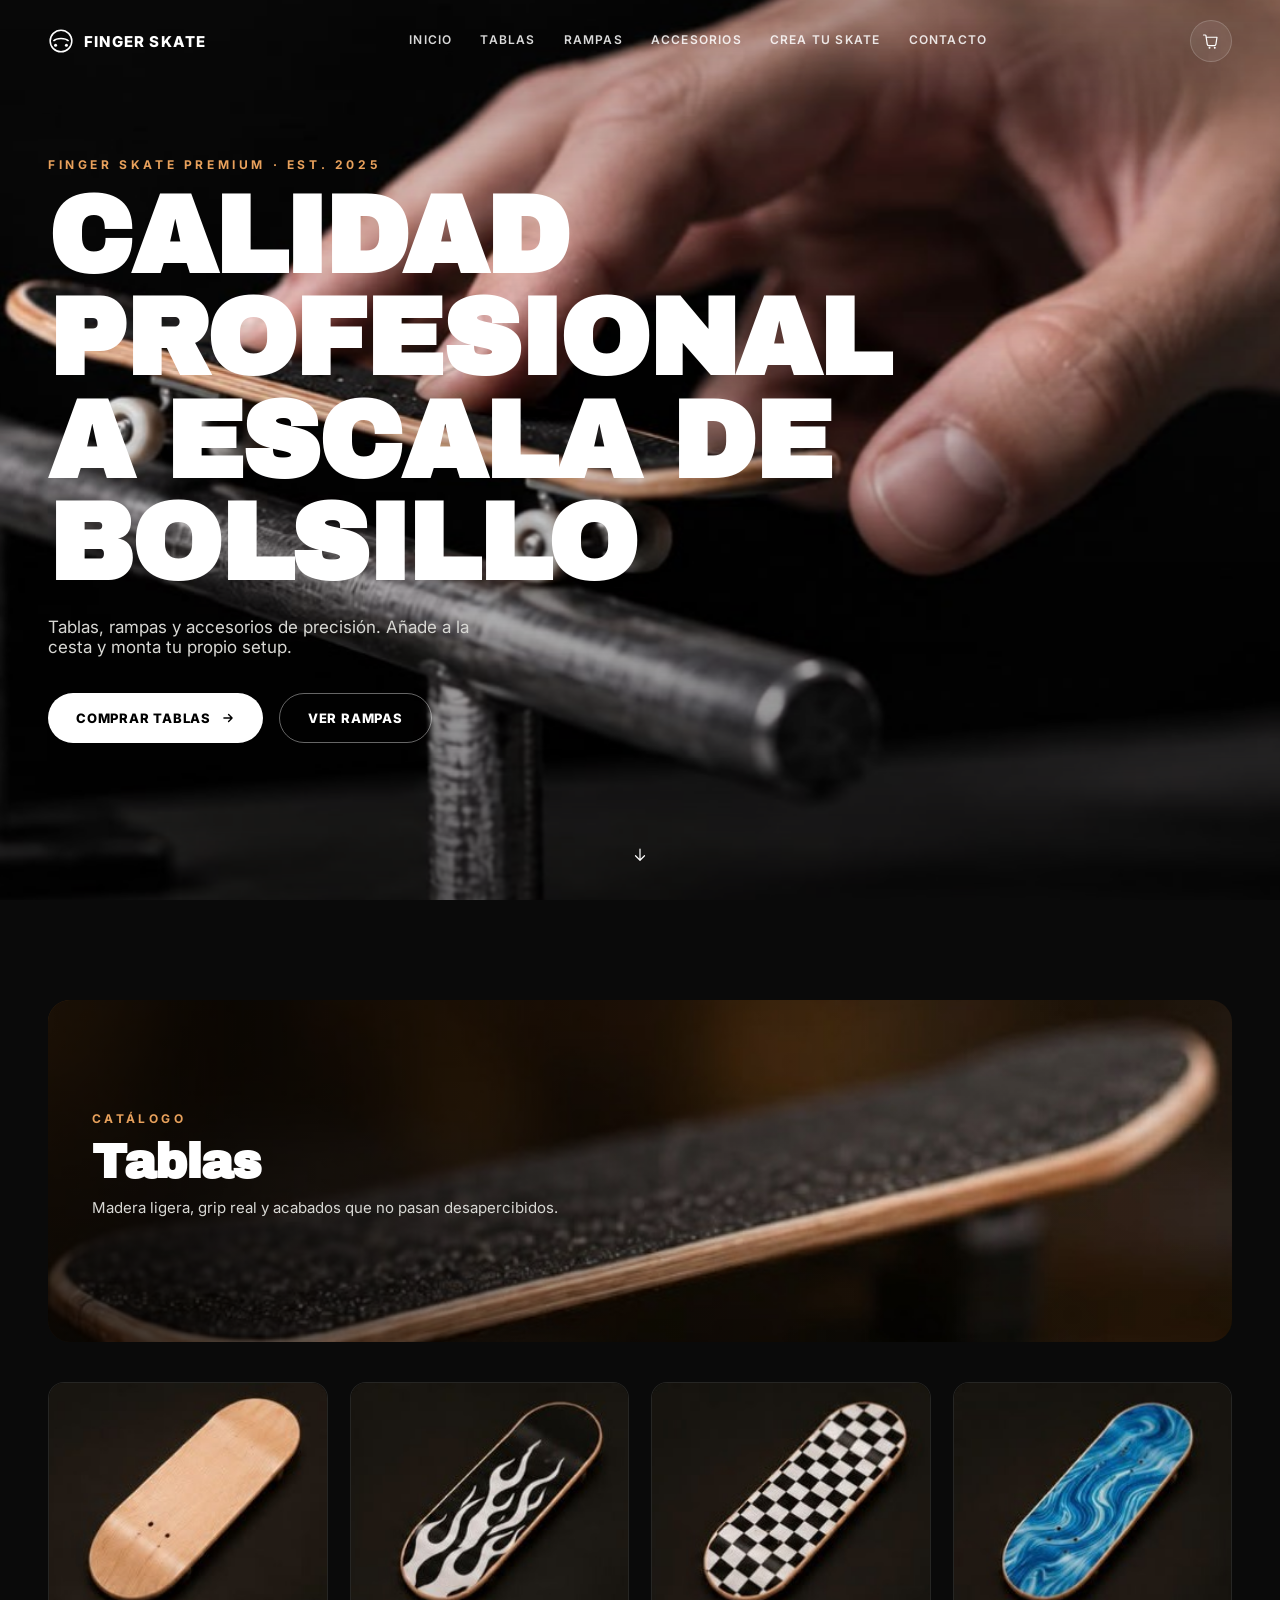
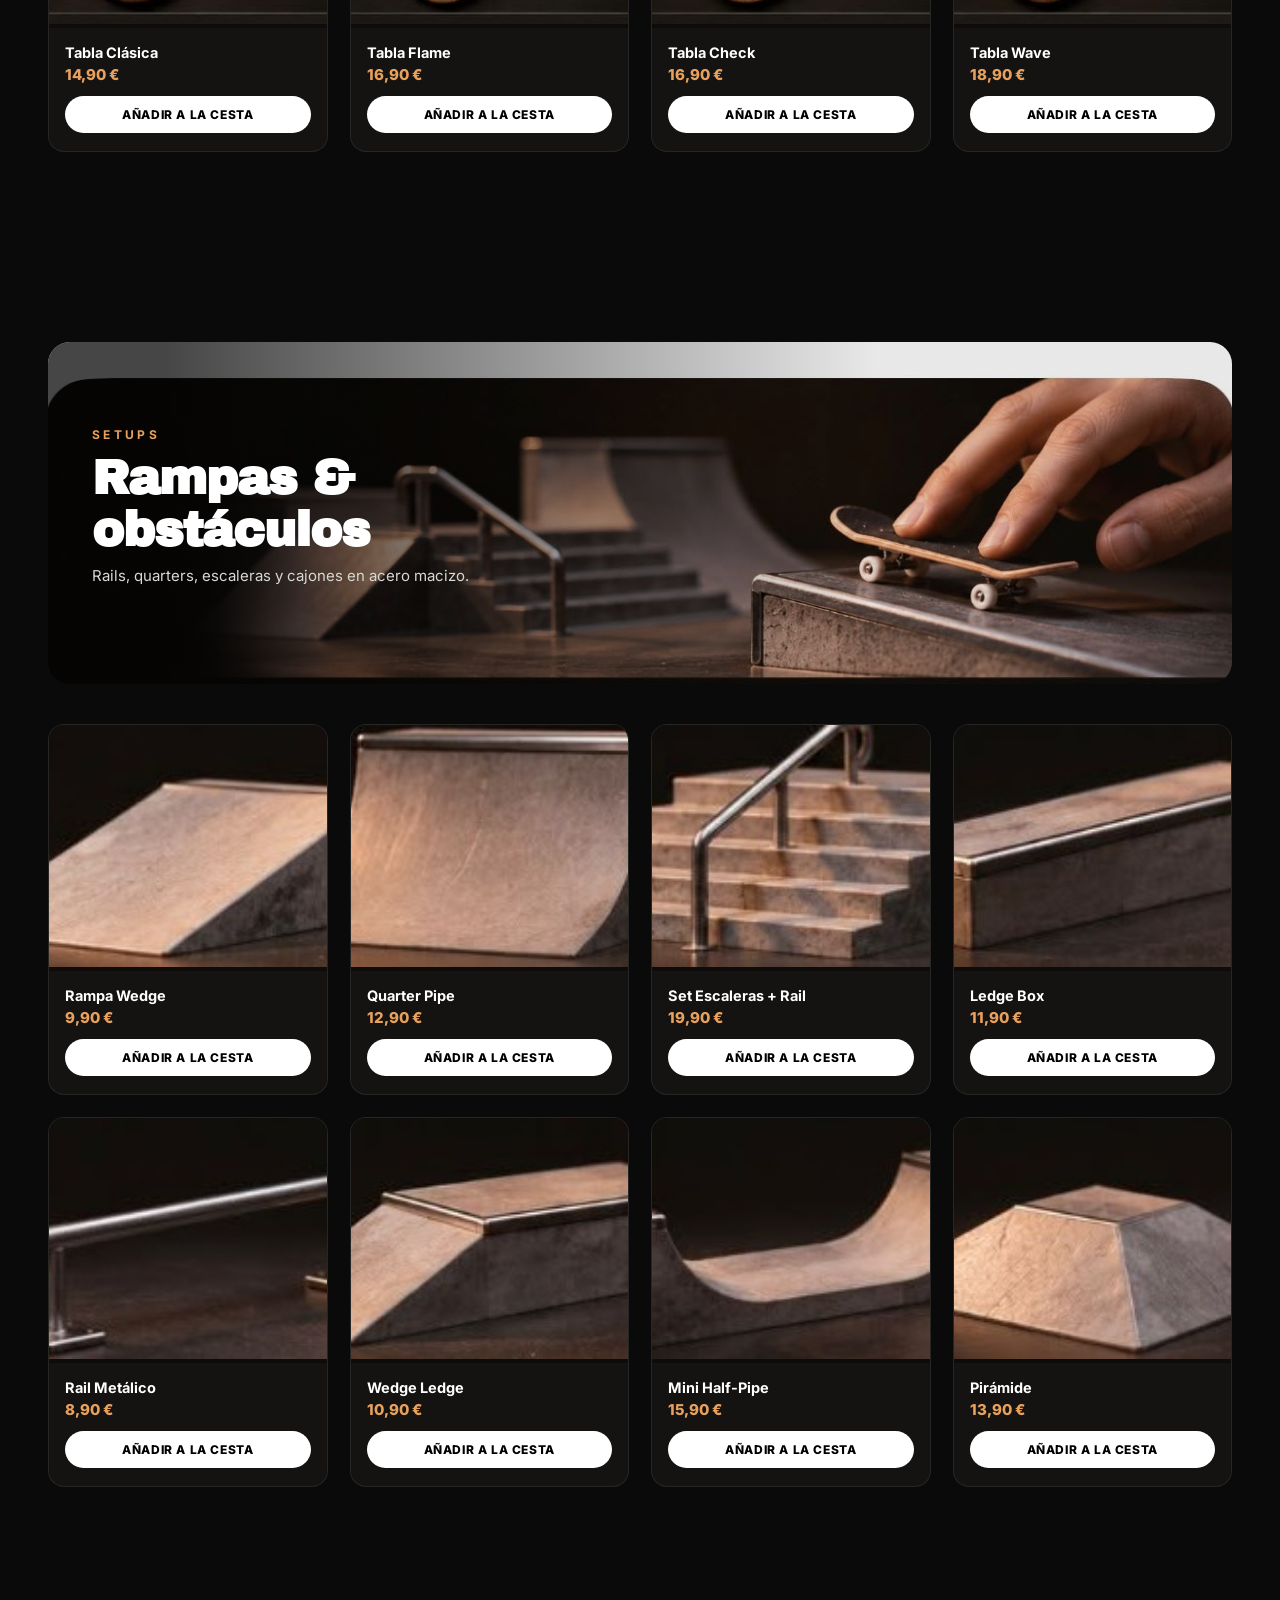
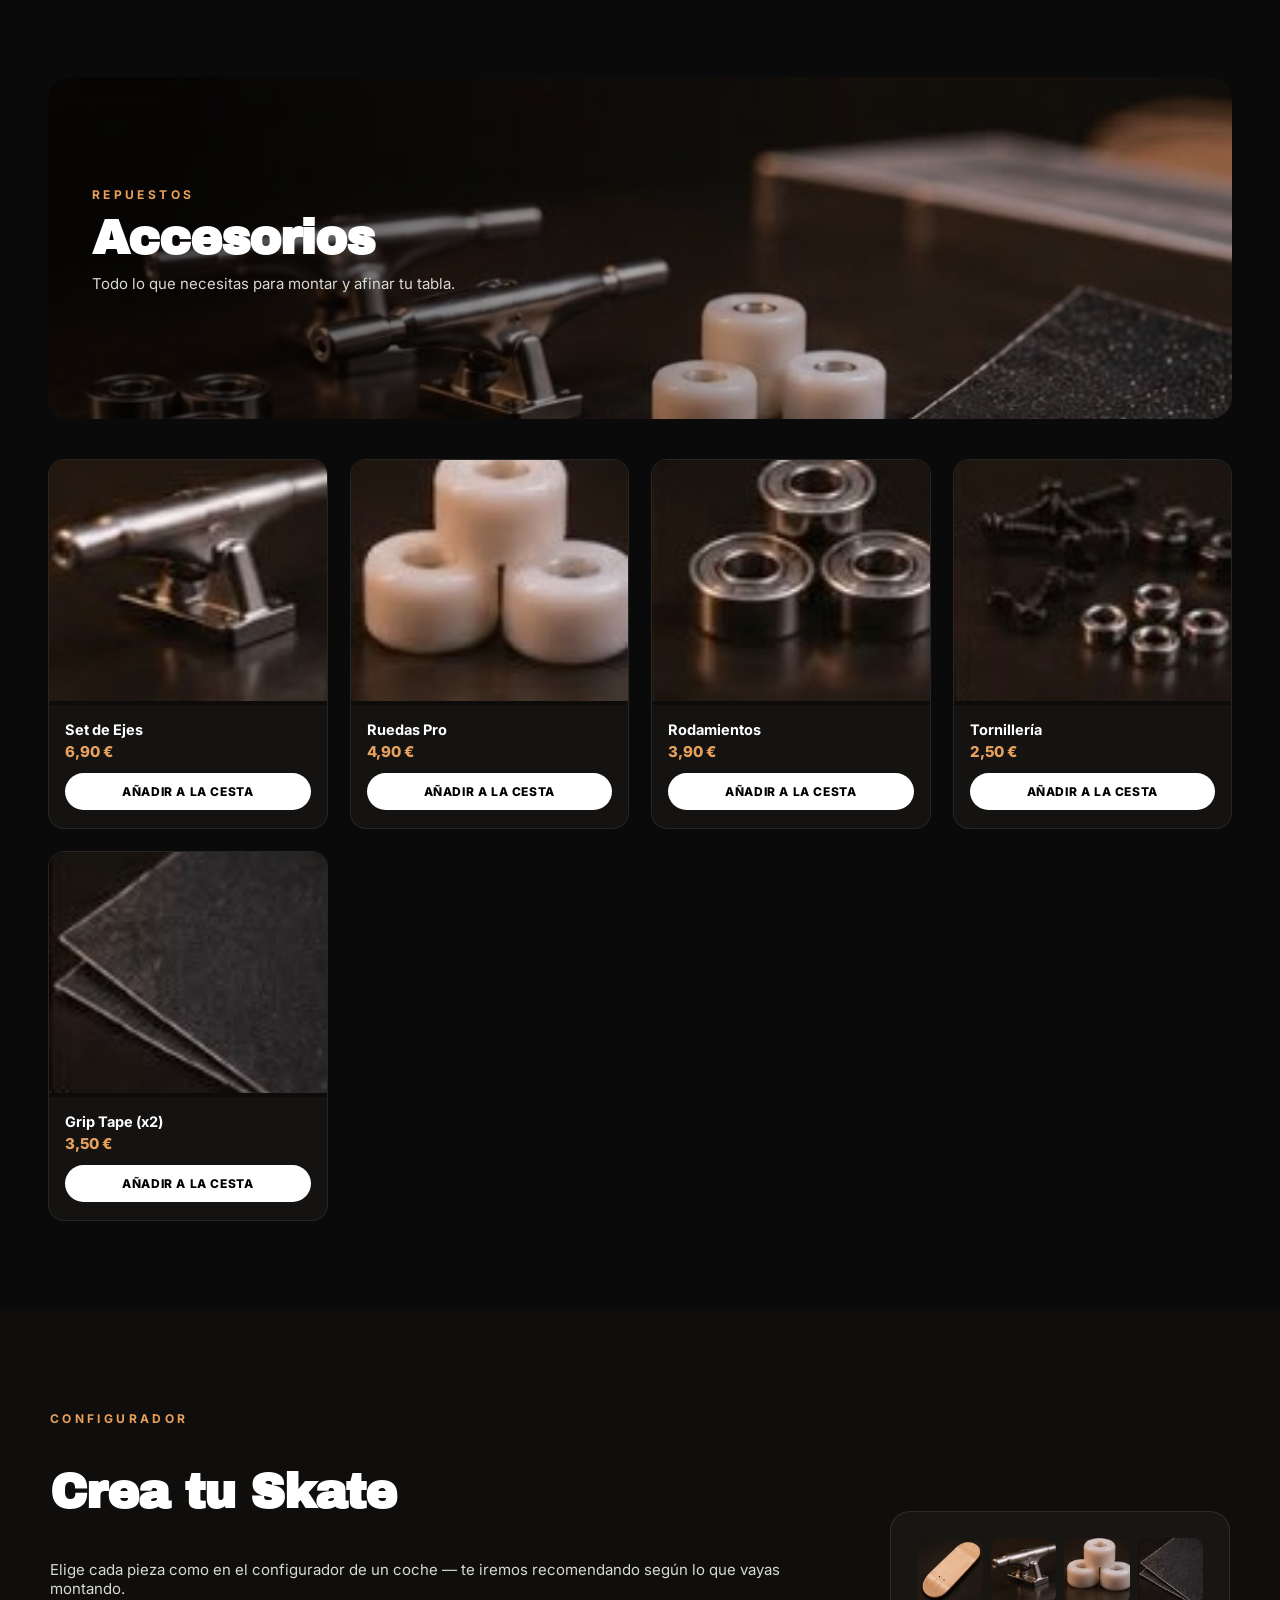
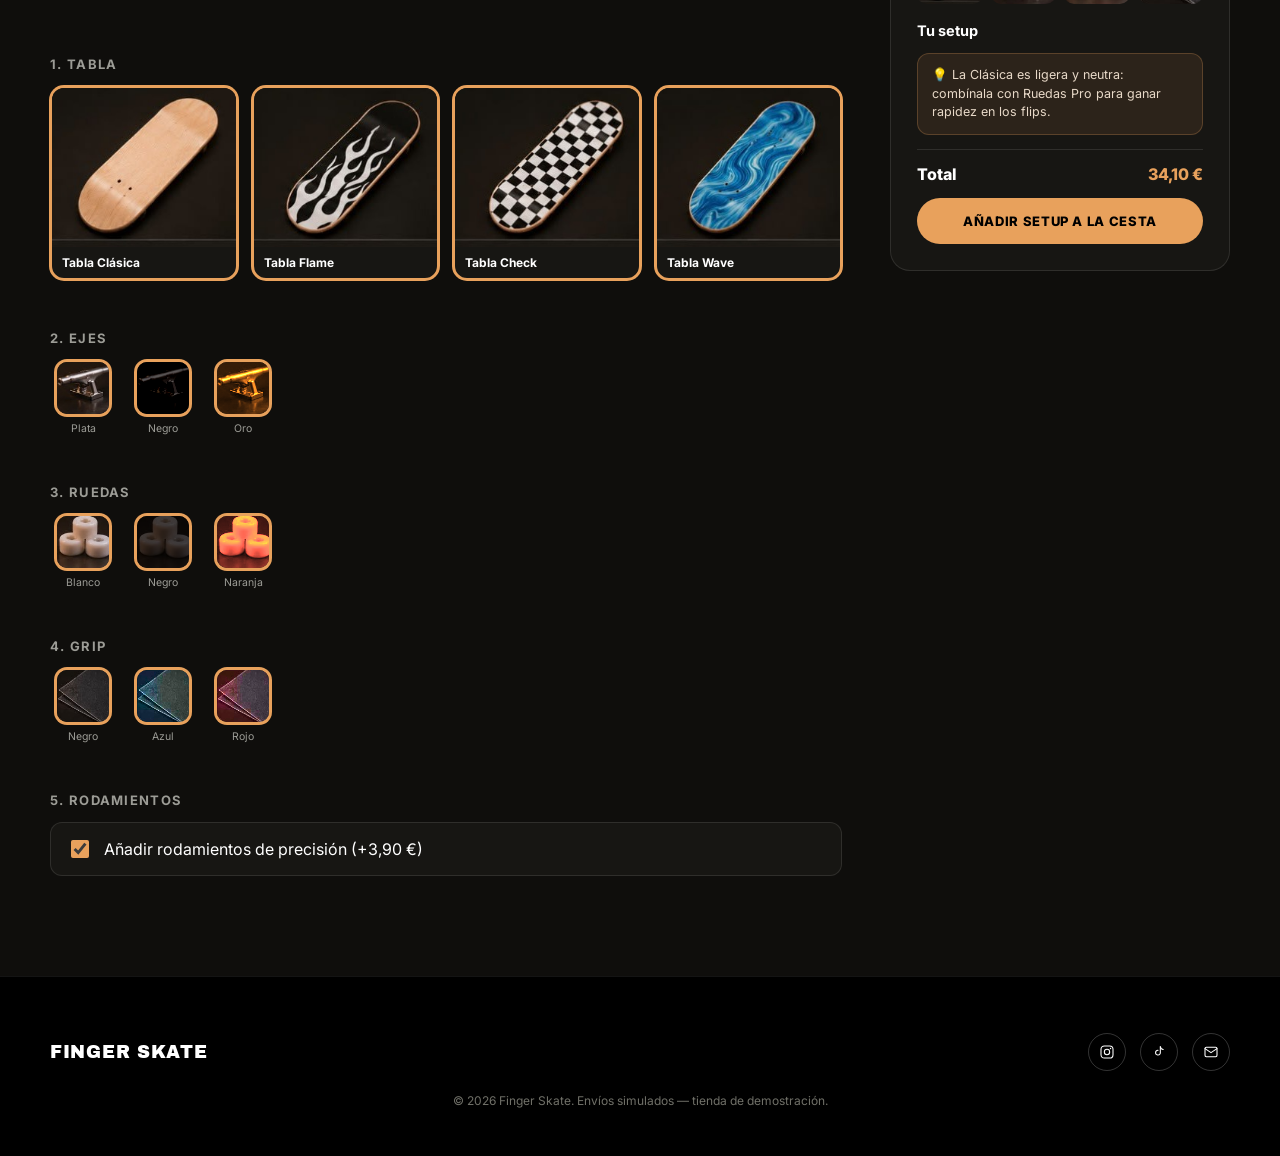
==== commit f6f48295: "Titular del hero mas profesional Co-Authored-By: Claude Sonnet 5 <noreply@anthropic.com> Claude-Sess" ====
--- a/index.html
+++ b/index.html
@@ -203,7 +203,7 @@
 <div class="scrim"></div>
 <div class="hero-inner">
 <div class="eyebrow">Finger skate premium · est. 2025</div>
-<h1 class="title">PEQUEÑA TABLA<br>GRAN ACTITUD</h1>
+<h1 class="title">CALIDAD PROFESIONAL<br>A ESCALA DE BOLSILLO</h1>
 <p class="sub">Tablas, rampas y accesorios de precisión. Añade a la cesta y monta tu propio setup.</p>
 <div class="btnrow">
 <a href="#tablas" class="btn">Comprar tablas
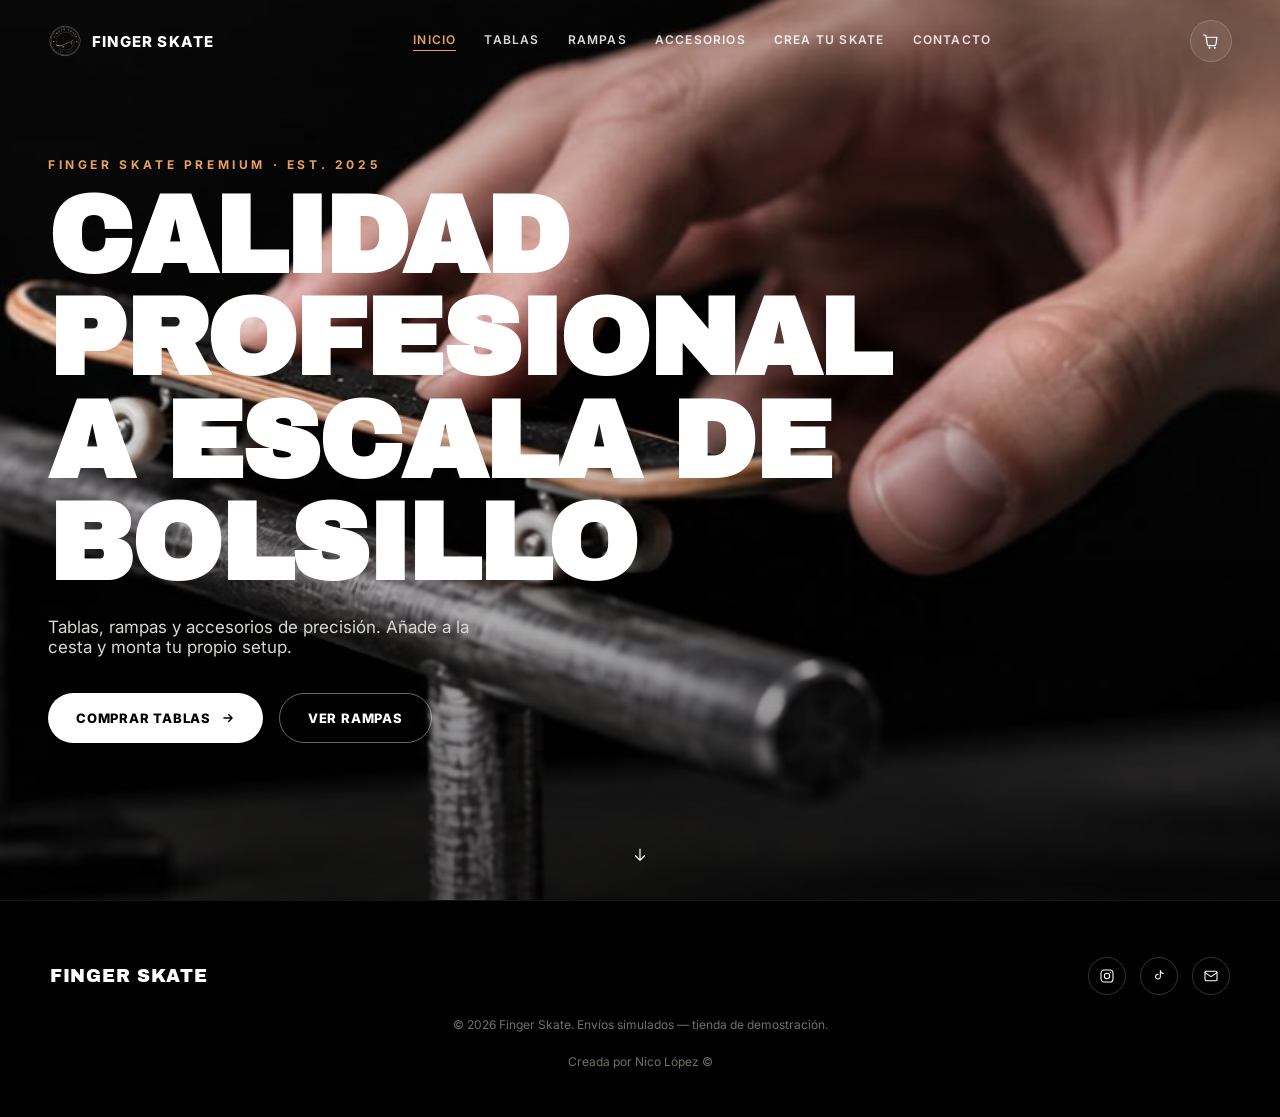
==== commit bf1ba546: "Separa la tienda en paginas independientes y usa el logo real del usuario - index.html / tablas.html" ====
--- a/index.html
+++ b/index.html
@@ -5,189 +5,33 @@
 <meta name="viewport" content="width=device-width, initial-scale=1">
 <title>Finger Skate — Tienda</title>
 <meta name="description" content="Tablas, rampas y accesorios de finger skate. Configura tu propio setup.">
+<link rel="canonical" href="https://yourfingerskate.juanle.net/index.html">
+<link rel="icon" href="icons/favicon.png" type="image/png">
+<link rel="apple-touch-icon" href="icons/apple-touch-icon.png">
+<link rel="manifest" href="manifest.webmanifest">
+<meta name="theme-color" content="#0a0a0a">
+<meta name="apple-mobile-web-app-capable" content="yes">
+<meta name="apple-mobile-web-app-status-bar-style" content="black-translucent">
+<meta name="apple-mobile-web-app-title" content="Finger Skate">
 <link rel="preconnect" href="https://fonts.googleapis.com">
 <link href="https://fonts.googleapis.com/css2?family=Archivo+Black&family=Inter:wght@400;500;600;700;800&display=swap" rel="stylesheet">
-<style>
-:root{ --ink:#0a0a0a; --accent:#e8a15c; }
-*{box-sizing:border-box}
-body{margin:0;background:var(--ink);font-family:'Inter',system-ui,sans-serif;color:#fff;overflow-x:hidden}
-html{scroll-behavior:smooth}
-h1,h2,h3{font-family:'Archivo Black','Inter',sans-serif;letter-spacing:-0.02em;margin:0}
-a{color:inherit;text-decoration:none}
-button{font-family:inherit;cursor:pointer;border:none}
-img{max-width:100%}
-::selection{background:var(--accent);color:#000}
-.progress{position:fixed;top:0;left:0;height:3px;background:var(--accent);z-index:120;width:0%;transition:width .08s linear}
-.nav{position:fixed;top:0;left:0;right:0;z-index:90;display:flex;align-items:center;justify-content:space-between;padding:20px 48px;transition:all .35s ease;background:transparent}
-.nav.scrolled{padding:12px 48px;background:rgba(10,10,10,.75);backdrop-filter:blur(14px);border-bottom:1px solid rgba(255,255,255,.08)}
-.brand{display:flex;align-items:center;gap:10px;font-weight:800;letter-spacing:.08em;font-size:15px}
-.navlinks{display:flex;gap:28px;font-size:12px;font-weight:600;letter-spacing:.1em;text-transform:uppercase}
-.navlinks a{position:relative;padding-bottom:4px;opacity:.85;transition:opacity .2s,color .2s}
-.navlinks a:hover{opacity:1;color:var(--accent)}
-.navlinks a::after{content:'';position:absolute;left:0;bottom:0;height:1px;width:0;background:var(--accent);transition:width .25s}
-.navlinks a:hover::after{width:100%}
-.navright{display:flex;align-items:center;gap:16px}
-.cartbtn{position:relative;display:flex;align-items:center;justify-content:center;width:42px;height:42px;border-radius:50%;background:rgba(255,255,255,.08);border:1px solid rgba(255,255,255,.18);color:#fff;transition:all .2s}
-.cartbtn:hover{background:#fff;color:#000}
-.badge{position:absolute;top:-6px;right:-6px;background:var(--accent);color:#000;font-size:11px;font-weight:800;min-width:18px;height:18px;border-radius:9px;display:flex;align-items:center;justify-content:center;padding:0 4px}
-section{position:relative;width:100%;overflow:hidden}
-.cover{position:absolute;inset:0;width:100%;height:100%;object-fit:cover;will-change:transform}
-.scrim{position:absolute;inset:0;background:linear-gradient(180deg,rgba(0,0,0,.2) 0%,rgba(0,0,0,0) 35%,rgba(0,0,0,.6) 100%)}
-.hero{height:100vh;min-height:680px;display:flex;align-items:center}
-.hero-inner{position:relative;z-index:2;padding:0 48px;max-width:1440px;margin:0 auto;width:100%}
-.eyebrow{font-size:12px;font-weight:700;letter-spacing:.3em;text-transform:uppercase;color:var(--accent);opacity:0;transform:translateY(16px);animation:rise .8s ease forwards .1s}
-.title{font-size:clamp(52px,8.5vw,120px);line-height:.94;margin-top:14px;opacity:0;transform:translateY(24px);animation:rise .9s ease forwards .25s}
-.sub{margin-top:22px;font-size:17px;color:#d8d8d4;max-width:460px;opacity:0;transform:translateY(16px);animation:rise .8s ease forwards .5s}
-.btnrow{margin-top:36px;display:flex;gap:16px;opacity:0;transform:translateY(16px);animation:rise .8s ease forwards .7s}
-.btn{display:inline-flex;align-items:center;gap:10px;background:#fff;color:#000;padding:16px 28px;border-radius:999px;font-weight:800;font-size:13px;letter-spacing:.06em;text-transform:uppercase;transition:transform .25s,box-shadow .25s}
-.btn:hover{transform:translateY(-3px);box-shadow:0 14px 30px rgba(0,0,0,.35)}
-.btn.ghost{background:transparent;border:1px solid rgba(255,255,255,.4);color:#fff}
-.btn.ghost:hover{background:#fff;color:#000}
-@keyframes rise{to{opacity:1;transform:none}}
-.scrolldown{position:absolute;left:50%;bottom:32px;transform:translateX(-50%);z-index:2;animation:bob 2.2s ease-in-out infinite}
-@keyframes bob{0%,100%{transform:translate(-50%,0)}50%{transform:translate(-50%,10px)}}
-.reveal{opacity:0;transform:translateY(40px);transition:opacity .9s cubic-bezier(.16,.84,.44,1),transform .9s cubic-bezier(.16,.84,.44,1)}
-.reveal.on{opacity:1;transform:none}
-.reveal-item{opacity:0;transform:translateY(26px);transition:opacity .65s cubic-bezier(.16,.84,.44,1),transform .65s cubic-bezier(.16,.84,.44,1)}
-.reveal-item.on{opacity:1;transform:none}
-.reveal-pop{opacity:0;transform:scale(.85);transition:opacity .5s ease,transform .5s cubic-bezier(.34,1.56,.64,1)}
-.reveal-pop.on{opacity:1;transform:scale(1)}
-.shopsec{padding:100px 48px 90px;max-width:1280px;margin:0 auto}
-.banner{position:relative;height:38vh;min-height:260px;border-radius:22px;overflow:hidden;margin-bottom:40px}
-.banner img{width:100%;height:100%;object-fit:cover}
-.banner .bscrim{position:absolute;inset:0;background:linear-gradient(90deg,rgba(0,0,0,.72) 10%,rgba(0,0,0,.08) 70%)}
-.banner .btxt{position:absolute;left:0;top:0;bottom:0;display:flex;flex-direction:column;justify-content:center;padding:0 44px;max-width:560px}
-.kicker{font-size:12px;font-weight:700;letter-spacing:.28em;text-transform:uppercase;color:var(--accent)}
-.sech{font-size:clamp(30px,4.2vw,48px);margin-top:10px}
-.secp{margin-top:10px;color:#d8d8d4;font-size:15px}
-.grid{display:grid;grid-template-columns:repeat(4,1fr);gap:22px}
-.card{background:#141311;border:1px solid rgba(255,255,255,.08);border-radius:16px;overflow:hidden;transition:transform .3s,border-color .3s}
-.card:hover{transform:translateY(-6px);border-color:rgba(255,255,255,.22)}
-.cardimg{position:relative;aspect-ratio:1.15/1;background:#0d0c0b;cursor:pointer}
-.cardimg img{width:100%;height:100%;object-fit:cover;transition:transform .5s}
-.card:hover .cardimg img{transform:scale(1.07)}
-.qtybadge{position:absolute;top:10px;right:10px;background:var(--accent);color:#000;font-size:12px;font-weight:800;min-width:24px;height:24px;border-radius:12px;display:flex;align-items:center;justify-content:center;padding:0 6px}
-.cardbody{padding:16px 16px 18px}
-.cardname{font-weight:700;font-size:14.5px}
-.cardprice{margin-top:4px;color:var(--accent);font-weight:800;font-size:15px}
-.addbtn{margin-top:12px;width:100%;background:#fff;color:#000;padding:11px 0;border-radius:999px;font-weight:800;font-size:12px;letter-spacing:.05em;text-transform:uppercase;transition:all .2s}
-.addbtn:hover{background:var(--accent)}
-footer{background:#000;padding:56px 48px 36px;border-top:1px solid rgba(255,255,255,.08)}
-.footrow{display:flex;justify-content:space-between;align-items:center;flex-wrap:wrap;gap:20px;max-width:1180px;margin:0 auto}
-.footbrand{font-family:'Archivo Black';font-size:18px;letter-spacing:.04em}
-.socials{display:flex;gap:14px}
-.social{width:38px;height:38px;border-radius:50%;border:1px solid rgba(255,255,255,.2);display:flex;align-items:center;justify-content:center;transition:all .25s}
-.social:hover{background:var(--accent);border-color:var(--accent);color:#000;transform:translateY(-3px)}
-.fine{color:#707068;font-size:12px;margin-top:22px;text-align:center}
-.totop{position:fixed;right:24px;bottom:24px;z-index:80;width:48px;height:48px;border-radius:50%;background:#fff;color:#000;display:flex;align-items:center;justify-content:center;opacity:0;pointer-events:none;transition:opacity .3s,transform .3s;transform:translateY(10px)}
-.totop.show{opacity:1;pointer-events:auto;transform:none}
-.backdrop{position:fixed;inset:0;background:rgba(0,0,0,.6);z-index:150;backdrop-filter:blur(2px);animation:fadein .25s ease}
-@keyframes fadein{from{opacity:0}to{opacity:1}}
-.drawer{position:fixed;top:0;right:0;bottom:0;width:min(420px,92vw);background:#121110;z-index:160;display:flex;flex-direction:column;box-shadow:-20px 0 50px rgba(0,0,0,.5);animation:slidein .32s cubic-bezier(.16,.84,.44,1)}
-@keyframes slidein{from{transform:translateX(100%)}to{transform:translateX(0)}}
-.drawerhead{display:flex;align-items:center;justify-content:space-between;padding:22px 24px;border-bottom:1px solid rgba(255,255,255,.08);font-weight:800;letter-spacing:.04em;text-transform:uppercase;font-size:14px}
-.iconbtn{background:transparent;color:#fff;font-size:16px;width:32px;height:32px;border-radius:50%;transition:background .2s}
-.iconbtn:hover{background:rgba(255,255,255,.12)}
-.drawerlist{flex:1;overflow-y:auto;padding:12px 20px}
-.emptycart{color:#8c8c86;text-align:center;padding:60px 10px;line-height:1.6;font-size:14px}
-.drawerline{display:flex;gap:14px;padding:16px 0;border-bottom:1px solid rgba(255,255,255,.06)}
-.drawerline img{width:64px;height:64px;object-fit:cover;border-radius:10px;background:#000}
-.dlinfo{flex:1}
-.dlname{font-weight:700;font-size:13.5px}
-.dlprice{color:#8c8c86;font-size:12px;margin-top:2px}
-.qtyctrl{display:flex;align-items:center;gap:10px;margin-top:10px}
-.qtyctrl button{width:26px;height:26px;border-radius:8px;background:rgba(255,255,255,.1);color:#fff;font-weight:700}
-.qtyctrl button:hover{background:var(--accent);color:#000}
-.qtyctrl span{min-width:16px;text-align:center;font-weight:700;font-size:13px}
-.dlright{display:flex;flex-direction:column;align-items:flex-end;justify-content:space-between}
-.dltotal{font-weight:800;font-size:13.5px;color:var(--accent)}
-.rm{background:transparent;color:#8c8c86;font-size:11px;text-decoration:underline;margin-top:8px}
-.rm:hover{color:#fff}
-.drawerfoot{padding:20px 24px;border-top:1px solid rgba(255,255,255,.1)}
-.subtotal{display:flex;justify-content:space-between;font-weight:800;font-size:15px;margin-bottom:14px}
-.checkoutbtn{width:100%;background:var(--accent);color:#000;padding:15px 0;border-radius:999px;font-weight:800;font-size:13px;letter-spacing:.06em;text-transform:uppercase;transition:transform .2s}
-.checkoutbtn:hover{transform:translateY(-2px)}
-.modal{position:fixed;top:50%;left:50%;transform:translate(-50%,-50%);z-index:170;background:#141311;border:1px solid rgba(255,255,255,.1);border-radius:20px;padding:44px 40px;width:min(420px,88vw);text-align:center;animation:popin .3s cubic-bezier(.16,.84,.44,1);max-height:88vh;overflow-y:auto}
-@keyframes popin{from{opacity:0;transform:translate(-50%,-46%) scale(.94)}to{opacity:1;transform:translate(-50%,-50%) scale(1)}}
-.modalicon{width:64px;height:64px;border-radius:50%;background:var(--accent);color:#000;display:flex;align-items:center;justify-content:center;font-size:30px;font-weight:800;margin:0 auto 18px}
-.modal h3{font-size:22px}
-.modal p{color:#c8c8c2;font-size:14px;margin:10px 0}
-.modalsub{color:#8c8c86!important;font-size:12.5px!important}
-.toast{position:fixed;left:24px;bottom:24px;z-index:180;background:#fff;color:#000;padding:14px 20px;border-radius:12px;font-weight:700;font-size:13px;box-shadow:0 14px 30px rgba(0,0,0,.4);animation:toastin .3s ease}
-@keyframes toastin{from{opacity:0;transform:translateY(10px)}to{opacity:1;transform:none}}
-.paymodal{text-align:left}
-.payhead{display:flex;align-items:center;justify-content:space-between;margin-bottom:6px}
-.paytotal{background:rgba(255,255,255,.06);border:1px solid rgba(255,255,255,.1);border-radius:12px;padding:14px 16px;display:flex;justify-content:space-between;align-items:center;font-weight:800;margin:14px 0 20px}
-.paytotal span:last-child{color:var(--accent);font-size:17px}
-.field{margin-bottom:14px}
-.field label{display:block;font-size:11px;letter-spacing:.08em;text-transform:uppercase;color:#9c9c96;margin-bottom:7px;font-weight:700}
-.field input{width:100%;background:#1b1a17;border:1px solid rgba(255,255,255,.14);border-radius:10px;padding:13px 14px;color:#fff;font-size:14px;font-family:inherit;transition:border-color .2s}
-.field input:focus{outline:none;border-color:var(--accent)}
-.fieldrow{display:flex;gap:12px}
-.fieldrow .field{flex:1}
-.securenote{display:flex;align-items:center;gap:8px;color:#8c8c86;font-size:11.5px;margin:16px 0 4px}
-.spinner{width:52px;height:52px;border-radius:50%;border:4px solid rgba(255,255,255,.15);border-top-color:var(--accent);margin:4px auto 20px;animation:spin .8s linear infinite}
-@keyframes spin{to{transform:rotate(360deg)}}
-.detailmodal{width:min(720px,92vw);text-align:left;display:flex;gap:28px;padding:32px;position:relative}
-.detailimg{width:260px;flex:none;border-radius:16px;overflow:hidden;background:#0d0c0b;aspect-ratio:1/1}
-.detailimg img{width:100%;height:100%;object-fit:cover}
-.detailbody{flex:1;display:flex;flex-direction:column}
-.detailname{font-size:24px}
-.detailprice{color:var(--accent);font-weight:800;font-size:19px;margin-top:8px}
-.detaildesc{color:#c8c8c2;font-size:14px;line-height:1.6;margin-top:14px}
-.detailqty{display:flex;align-items:center;gap:14px;margin-top:22px}
-.detailqty button{width:34px;height:34px;border-radius:10px;background:rgba(255,255,255,.1);color:#fff;font-weight:700;font-size:16px}
-.detailqty button:hover{background:var(--accent);color:#000}
-.detailqty span{font-weight:800;font-size:16px;min-width:20px;text-align:center}
-.detailadd{margin-top:auto;background:#fff;color:#000;padding:14px 0;border-radius:999px;font-weight:800;font-size:13px;letter-spacing:.05em;text-transform:uppercase;transition:all .2s}
-.detailadd:hover{background:var(--accent)}
-@media (max-width:620px){.detailmodal{flex-direction:column}.detailimg{width:100%;aspect-ratio:1.6/1}}
-.cfgsec{background:#0f0e0c;padding:100px 48px 100px}
-.cfgwrap{max-width:1180px;margin:0 auto;display:grid;grid-template-columns:1fr 340px;gap:48px;align-items:start}
-.cfgsteps{display:flex;flex-direction:column;gap:32px}
-.cfgstep h4{font-size:13px;letter-spacing:.1em;text-transform:uppercase;color:#9c9c96;margin-bottom:14px}
-.cfgdecks{display:grid;grid-template-columns:repeat(4,1fr);gap:14px}
-.cfgdeck{background:#171613;border:2px solid rgba(255,255,255,.08);border-radius:14px;overflow:hidden;transition:all .2s;cursor:pointer}
-.cfgdeck.on{border-color:var(--accent);box-shadow:0 0 0 1px var(--accent)}
-.cfgdeck img{width:100%;aspect-ratio:1.15/1;object-fit:cover;display:block}
-.cfgdeck .cfglabel{padding:8px 10px;font-size:12px;font-weight:700}
-.cfgswatches{display:flex;gap:14px;flex-wrap:wrap;align-items:center}
-.swatch{width:56px;height:56px;border-radius:12px;border:2px solid rgba(255,255,255,.1);overflow:hidden;position:relative;transition:all .2s;background:#171613;cursor:pointer}
-.swatch.on{border-color:var(--accent);box-shadow:0 0 0 1px var(--accent)}
-.swatch img{width:100%;height:100%;object-fit:cover}
-.swatchname{font-size:10.5px;text-align:center;margin-top:6px;color:#9c9c96}
-.swatchcol{display:flex;flex-direction:column;align-items:center;gap:0;width:66px}
-.cfgtoggle{display:flex;align-items:center;gap:12px;background:#171613;border:1px solid rgba(255,255,255,.1);border-radius:12px;padding:14px 16px;cursor:pointer}
-.cfgtoggle input{width:18px;height:18px;accent-color:var(--accent)}
-.cfgsummary{position:sticky;top:100px;background:#171613;border:1px solid rgba(255,255,255,.1);border-radius:20px;padding:26px}
-.cfgpreview{display:flex;gap:8px;margin-bottom:18px}
-.cfgpreview .pv{flex:1;aspect-ratio:1/1;border-radius:10px;overflow:hidden;background:#0d0c0b}
-.cfgpreview .pv img{width:100%;height:100%;object-fit:cover}
-.cfgtotal{display:flex;justify-content:space-between;font-weight:800;font-size:16px;padding:14px 0;border-top:1px solid rgba(255,255,255,.1);margin-top:6px}
-.cfgtotal span:last-child{color:var(--accent)}
-.cfgtip{background:rgba(232,161,92,.1);border:1px solid rgba(232,161,92,.25);border-radius:12px;padding:12px 14px;font-size:12.5px;color:#e8d9c8;line-height:1.5;margin:14px 0}
-.cfgaddbtn{width:100%;background:var(--accent);color:#000;padding:15px 0;border-radius:999px;font-weight:800;font-size:13px;letter-spacing:.05em;text-transform:uppercase;transition:transform .2s}
-.cfgaddbtn:hover{transform:translateY(-2px)}
-@media (max-width:900px){.cfgwrap{grid-template-columns:1fr}.cfgsummary{position:static}.cfgdecks{grid-template-columns:repeat(2,1fr)}}
-@media (max-width:900px){.grid{grid-template-columns:repeat(2,1fr)}}
-@media (max-width:760px){.navlinks{display:none}.nav{padding:16px 22px}.hero-inner{padding:0 22px}.shopsec{padding:72px 22px 60px}.banner .btxt{padding:0 24px}.cfgsec{padding:72px 22px}}
-</style>
+<link rel="stylesheet" href="assets/style.css">
 </head>
 <body>
 
 <div class="progress" id="progressBar"></div>
 
 <nav class="nav" id="navEl">
-<a href="#inicio" class="brand">
-<svg width="26" height="26" viewBox="0 0 24 24" fill="none" aria-hidden="true"><circle cx="12" cy="12" r="10" stroke="currentColor" stroke-width="1.4"/><path d="M5 12c3-3 11-3 14 0" stroke="currentColor" stroke-width="1.4"/><circle cx="7" cy="16" r="1.4" fill="currentColor"/><circle cx="17" cy="16" r="1.4" fill="currentColor"/></svg>
+<a href="index.html" class="brand">
+<img src="icons/icon-192.png" width="34" height="34" alt="" class="brandmark">
 FINGER SKATE
 </a>
 <div class="navlinks">
-<a href="#inicio">Inicio</a>
-<a href="#tablas">Tablas</a>
-<a href="#rampas">Rampas</a>
-<a href="#accesorios">Accesorios</a>
-<a href="#crea">Crea tu Skate</a>
+<a href="index.html" aria-current="page">Inicio</a>
+<a href="tablas.html">Tablas</a>
+<a href="rampas.html">Rampas</a>
+<a href="accesorios.html">Accesorios</a>
+<a href="crea.html">Crea tu Skate</a>
 <a href="#contacto">Contacto</a>
 </div>
 <div class="navright">
@@ -198,6 +42,34 @@
 </div>
 </nav>
 
+<nav class="tabs" id="tabsNav" aria-label="Secciones de la tienda">
+<a href="index.html" aria-current="page">
+<svg viewBox="0 0 24 24" aria-hidden="true"><path d="M3 11.5 12 4l9 7.5M5.5 10v10h13V10M10 20v-6h4v6"/></svg>
+<span>Inicio</span>
+</a>
+<a href="tablas.html">
+<svg viewBox="0 0 24 24" aria-hidden="true"><rect x="3" y="9" width="18" height="6" rx="2"/><circle cx="7.5" cy="18" r="1.4"/><circle cx="16.5" cy="18" r="1.4"/></svg>
+<span>Tablas</span>
+</a>
+<a href="rampas.html">
+<svg viewBox="0 0 24 24" aria-hidden="true"><path d="M3 19h18M3 19 15 6h6v13"/></svg>
+<span>Rampas</span>
+</a>
+<a href="accesorios.html">
+<svg viewBox="0 0 24 24" aria-hidden="true"><circle cx="12" cy="12" r="3"/><path d="M12 3v2.4M12 18.6V21M21 12h-2.4M5.4 12H3M18 6l-1.6 1.6M7.6 16.4 6 18M18 18l-1.6-1.6M7.6 7.6 6 6"/></svg>
+<span>Accesorios</span>
+</a>
+<a href="crea.html">
+<svg viewBox="0 0 24 24" aria-hidden="true"><path d="M4 7h7M4 12h10M4 17h5" stroke-width="1.9"/><circle cx="15" cy="7" r="1.6" fill="currentColor" stroke="none"/><circle cx="18" cy="17" r="1.6" fill="currentColor" stroke="none"/></svg>
+<span>Crea</span>
+</a>
+<button type="button" class="cestatab" onclick="App.toggleCart()">
+<svg viewBox="0 0 24 24" aria-hidden="true"><path d="M6 7h14l-1.5 9.5a2 2 0 0 1-2 1.7H9a2 2 0 0 1-2-1.7L5.2 4.6A1 1 0 0 0 4.2 4H2"/><circle cx="10" cy="21" r="1.3" fill="currentColor" stroke="none"/><circle cx="17" cy="21" r="1.3" fill="currentColor" stroke="none"/></svg>
+<span>Cesta</span>
+<span class="tabbadge" id="tabCartBadge" style="display:none"></span>
+</button>
+</nav>
+
 <section id="inicio" class="hero">
 <img class="cover" id="heroImg" src="images/hero_clean2.jpg" alt="Finger skate sobre un rail de metal">
 <div class="scrim"></div>
@@ -206,99 +78,14 @@
 <h1 class="title">CALIDAD PROFESIONAL<br>A ESCALA DE BOLSILLO</h1>
 <p class="sub">Tablas, rampas y accesorios de precisión. Añade a la cesta y monta tu propio setup.</p>
 <div class="btnrow">
-<a href="#tablas" class="btn">Comprar tablas
+<a href="tablas.html" class="btn">Comprar tablas
 <svg width="14" height="14" viewBox="0 0 24 24" fill="none"><path d="M5 12h14M13 6l6 6-6 6" stroke="currentColor" stroke-width="2.4" stroke-linecap="round" stroke-linejoin="round"/></svg>
 </a>
-<a href="#rampas" class="btn ghost">Ver rampas</a>
+<a href="rampas.html" class="btn ghost">Ver rampas</a>
 </div>
 </div>
 <div class="scrolldown">
 <svg width="18" height="18" viewBox="0 0 24 24" fill="none" aria-hidden="true"><path d="M12 4v15M6 13l6 6 6-6" stroke="#fff" stroke-width="1.6" stroke-linecap="round" stroke-linejoin="round"/></svg>
-</div>
-</section>
-
-<section id="tablas" class="shopsec reveal">
-<div class="banner">
-<img src="images/tablas_hero.jpg" alt="Tabla de finger skate">
-<div class="bscrim"></div>
-<div class="btxt">
-<div class="kicker reveal-item">Catálogo</div>
-<h2 class="sech reveal-item" style="transition-delay:.1s">Tablas</h2>
-<p class="secp reveal-item" style="transition-delay:.2s">Madera ligera, grip real y acabados que no pasan desapercibidos.</p>
-</div>
-</div>
-<div class="grid" id="gridTablas"></div>
-</section>
-
-<section id="rampas" class="shopsec reveal">
-<div class="banner">
-<img src="images/rampas_hero.jpg" alt="Rampas y obstáculos de metal">
-<div class="bscrim"></div>
-<div class="btxt">
-<div class="kicker reveal-item">Setups</div>
-<h2 class="sech reveal-item" style="transition-delay:.1s">Rampas &amp; obstáculos</h2>
-<p class="secp reveal-item" style="transition-delay:.2s">Rails, quarters, escaleras y cajones en acero macizo.</p>
-</div>
-</div>
-<div class="grid" id="gridRampas"></div>
-</section>
-
-<section id="accesorios" class="shopsec reveal">
-<div class="banner">
-<img src="images/acc_hero.jpg" alt="Ejes, ruedas, rodamientos y grip tape">
-<div class="bscrim"></div>
-<div class="btxt">
-<div class="kicker reveal-item">Repuestos</div>
-<h2 class="sech reveal-item" style="transition-delay:.1s">Accesorios</h2>
-<p class="secp reveal-item" style="transition-delay:.2s">Todo lo que necesitas para montar y afinar tu tabla.</p>
-</div>
-</div>
-<div class="grid" id="gridAcc"></div>
-</section>
-
-<section id="crea" class="cfgsec reveal">
-<div class="cfgwrap">
-<div class="cfgsteps">
-<div class="kicker reveal-item">Configurador</div>
-<h2 class="sech reveal-item" style="margin-top:8px;transition-delay:.1s">Crea tu Skate</h2>
-<p class="secp reveal-item" style="margin-bottom:8px;transition-delay:.2s">Elige cada pieza como en el configurador de un coche — te iremos recomendando según lo que vayas montando.</p>
-
-<div class="cfgstep">
-<h4>1. Tabla</h4>
-<div class="cfgdecks" id="cfgDecks"></div>
-</div>
-
-<div class="cfgstep">
-<h4>2. Ejes</h4>
-<div class="cfgswatches" id="cfgTrucks"></div>
-</div>
-
-<div class="cfgstep">
-<h4>3. Ruedas</h4>
-<div class="cfgswatches" id="cfgWheels"></div>
-</div>
-
-<div class="cfgstep">
-<h4>4. Grip</h4>
-<div class="cfgswatches" id="cfgGrips"></div>
-</div>
-
-<div class="cfgstep">
-<h4>5. Rodamientos</h4>
-<label class="cfgtoggle">
-<input type="checkbox" id="cfgBearingsBox" onchange="App.toggleBearings()">
-<span>Añadir rodamientos de precisión (+<span id="bearingPrice"></span>)</span>
-</label>
-</div>
-</div>
-
-<div class="cfgsummary">
-<div class="cfgpreview" id="cfgPreview"></div>
-<div class="cardname">Tu setup</div>
-<div class="cfgtip">💡 <span id="cfgTip"></span></div>
-<div class="cfgtotal"><span>Total</span><span id="cfgTotal"></span></div>
-<button class="cfgaddbtn" onclick="App.addSetup()">Añadir setup a la cesta</button>
-</div>
 </div>
 </section>
 
@@ -312,6 +99,7 @@
 </div>
 </div>
 <p class="fine">© 2026 Finger Skate. Envíos simulados — tienda de demostración.</p>
+<p class="fine">Creada por Nico López ©</p>
 </footer>
 
 <div class="totop" id="totop" title="Subir">
@@ -320,423 +108,7 @@
 
 <div id="overlays"></div>
 
-<script>
-const PRODUCTS = [
-  {id:"t1",cat:"tablas",name:"Tabla Clásica",price:14.9,img:"images/board_clasica.jpg",
-    desc:"Maple canadiense sin tratar, 34 mm de ancho. Ligera y lista para personalizar a tu gusto."},
-  {id:"t2",cat:"tablas",name:"Tabla Flame",price:16.9,img:"images/board_flame.jpg",
-    desc:"Acabado de llamas blancas sobre fibra negra. Grip de alto agarre y canto biselado."},
-  {id:"t3",cat:"tablas",name:"Tabla Check",price:16.9,img:"images/board_check.jpg",
-    desc:"Estampado ajedrezado blanco y negro. Cóncavo medio, ideal para flips técnicos."},
-  {id:"t4",cat:"tablas",name:"Tabla Wave",price:18.9,img:"images/board_wave.jpg",
-    desc:"Estampado marmolado azul. Forma ancha y estable, perfecta para rampas y manuals."},
-  {id:"r1",cat:"rampas",name:"Rampa Wedge",price:9.9,img:"images/ramp_wedge.jpg",
-    desc:"Cuña de acero con ángulo suave. Ideal para coger velocidad e iniciarte en los saltos."},
-  {id:"r2",cat:"rampas",name:"Quarter Pipe",price:12.9,img:"images/ramp_quarter.jpg",
-    desc:"Transición curva de 90°. Perfecta para airwalks y grinds de entrada."},
-  {id:"r3",cat:"rampas",name:"Set Escaleras + Rail",price:19.9,img:"images/ramp_stairs.jpg",
-    desc:"Seis escalones con pasamanos de acero pulido. El clásico de todo street spot."},
-  {id:"r4",cat:"rampas",name:"Ledge Box",price:11.9,img:"images/ramp_box.jpg",
-    desc:"Cajón bajo con canto metálico, pensado para grinds y slides técnicos."},
-  {id:"r5",cat:"rampas",name:"Rail Metálico",price:8.9,img:"images/ramp_rail.jpg",
-    desc:"Rail recto independiente. Fácil de combinar con cualquier otro obstáculo."},
-  {id:"r6",cat:"rampas",name:"Wedge Ledge",price:10.9,img:"images/ramp_wedge2.jpg",
-    desc:"Cuña con ledge superior: dos obstáculos combinados en uno solo."},
-  {id:"r7",cat:"rampas",name:"Mini Half-Pipe",price:15.9,img:"images/ramp_ubox.jpg",
-    desc:"Transición doble en U, perfecta para encadenar trucos de ida y vuelta."},
-  {id:"r8",cat:"rampas",name:"Pirámide",price:13.9,img:"images/ramp_pyramid.jpg",
-    desc:"Plataforma elevada con cuatro caras en pendiente. Versátil para cualquier ángulo."},
-  {id:"a1",cat:"acc",name:"Set de Ejes",price:6.9,img:"images/acc_ejes.jpg",
-    desc:"Ejes de aluminio ligero y altura estándar. Respuesta ágil en los giros."},
-  {id:"a2",cat:"acc",name:"Ruedas Pro",price:4.9,img:"images/acc_ruedas.jpg",
-    desc:"Goma suave de alto rebote. Rodaje silencioso y muy controlado."},
-  {id:"a3",cat:"acc",name:"Rodamientos",price:3.9,img:"images/acc_rodamientos.jpg",
-    desc:"Precisión ABEC para ruedas rápidas y sin fricción."},
-  {id:"a4",cat:"acc",name:"Tornillería",price:2.5,img:"images/acc_tornilleria.jpg",
-    desc:"Kit completo de tornillos y tuercas para montar tu tabla desde cero."},
-  {id:"a5",cat:"acc",name:"Grip Tape (x2)",price:3.5,img:"images/acc_grip.jpg",
-    desc:"Dos láminas de grip de grano fino. Agarre máximo para tus dedos."}
-];
-const byId = (id) => PRODUCTS.find(p => p.id === id);
-const fmt = (n) => n.toFixed(2).replace('.', ',') + ' €';
-
-const TRUCK_COLORS = [
-  {key:"plata",name:"Plata",filter:"none"},
-  {key:"negro",name:"Negro",filter:"brightness(0.4) contrast(1.3)"},
-  {key:"oro",name:"Oro",filter:"sepia(1) saturate(4) hue-rotate(-15deg) brightness(1.05)"}
-];
-const WHEEL_COLORS = [
-  {key:"blanco",name:"Blanco",filter:"none"},
-  {key:"negro",name:"Negro",filter:"brightness(0.3)"},
-  {key:"naranja",name:"Naranja",filter:"sepia(1) saturate(5) hue-rotate(320deg) brightness(1.05)"}
-];
-const GRIP_COLORS = [
-  {key:"negro",name:"Negro",filter:"none"},
-  {key:"azul",name:"Azul",filter:"brightness(1.6) saturate(3) hue-rotate(185deg)"},
-  {key:"rojo",name:"Rojo",filter:"brightness(1.5) saturate(4) hue-rotate(330deg)"}
-];
-const DECK_TIPS = {
-  t1:"La Clásica es ligera y neutra: combínala con Ruedas Pro para ganar rapidez en los flips.",
-  t2:"La Flame tiene mucho grip: unos Ejes anchos te darán más estabilidad en grinds.",
-  t3:"La Check favorece los flips técnicos: prueba Rodamientos de precisión para más inercia.",
-  t4:"La Wave es ancha y estable: perfecta para practicar en la Quarter Pipe o el Mini Half-Pipe."
-};
-
-const App = {
-  cart: {}, toastSeq: 0,
-  detailId: null, detailQty: 1,
-  cfgDeck: 't1', cfgTruck: 'plata', cfgWheel: 'blanco', cfgGrip: 'negro', cfgBearings: true,
-
-  init(){
-    try {
-      const raw = localStorage.getItem('fs_cart_v1');
-      if (raw) { const c = JSON.parse(raw); if (c && typeof c === 'object') this.cart = c; }
-    } catch(e) {}
-    this.bindReveal();
-    this.renderGrid('gridTablas', 'tablas');
-    this.renderGrid('gridRampas', 'rampas');
-    this.renderGrid('gridAcc', 'acc');
-    this.renderConfigurator();
-    this.renderCartBadge();
-    this.bindScroll();
-    document.getElementById('cfgBearingsBox').checked = this.cfgBearings;
-  },
-
-  persist(){ try { localStorage.setItem('fs_cart_v1', JSON.stringify(this.cart)); } catch(e) {} },
-
-  bindScroll(){
-    const nav = document.getElementById('navEl');
-    const bar = document.getElementById('progressBar');
-    const totop = document.getElementById('totop');
-    const hero = document.getElementById('heroImg');
-    const onScroll = () => {
-      const y = window.scrollY || window.pageYOffset;
-      const max = document.documentElement.scrollHeight - window.innerHeight;
-      bar.style.width = (max > 0 ? Math.min(100, (y / max) * 100) : 0) + '%';
-      nav.classList.toggle('scrolled', y > 40);
-      totop.classList.toggle('show', y > 700);
-      hero.style.transform = 'translateY(' + Math.min(70, y * 0.15) + 'px) scale(1.04)';
-    };
-    window.addEventListener('scroll', onScroll, { passive: true });
-    onScroll();
-    totop.addEventListener('click', () => window.scrollTo({ top: 0, behavior: 'smooth' }));
-  },
-  bindReveal(){
-    const els = Array.from(document.querySelectorAll('.reveal, .reveal-item'));
-    this._io = ('IntersectionObserver' in window) ? new IntersectionObserver((entries) => {
-      entries.forEach((e) => { if (e.isIntersecting) e.target.classList.add('on'); });
-    }, { threshold: 0.12 }) : null;
-    if (this._io) { els.forEach((el) => this._io.observe(el)); }
-    else { els.forEach((el) => el.classList.add('on')); }
-  },
-  observeReveal(nodeList){
-    if (this._io) { nodeList.forEach((el) => this._io.observe(el)); }
-    else { nodeList.forEach((el) => el.classList.add('on')); }
-  },
-
-  cartCount(){ return Object.values(this.cart).reduce((a,b)=>a+b,0); },
-  cartTotal(){ return PRODUCTS.reduce((s,p)=> s + (this.cart[p.id]||0)*p.price, 0); },
-
-  renderCartBadge(){
-    const el = document.getElementById('cartBadge');
-    const n = this.cartCount();
-    el.innerHTML = n > 0 ? '<span class="badge">' + n + '</span>' : '';
-  },
-
-  renderGrid(containerId, cat){
-    const el = document.getElementById(containerId);
-    const items = PRODUCTS.filter(p => p.cat === cat);
-    el.innerHTML = items.map((p, i) => {
-      const qty = this.cart[p.id] || 0;
-      return '<div class="card reveal-pop" style="transition-delay:' + ((i % 4) * 0.08) + 's">' +
-        '<div class="cardimg" onclick="App.openDetail(\'' + p.id + '\')">' +
-          '<img src="' + p.img + '" alt="' + p.name + '">' +
-          '<span class="qtybadge" data-qty-for="' + p.id + '" style="display:' + (qty > 0 ? 'flex' : 'none') + '">' + qty + '</span>' +
-        '</div>' +
-        '<div class="cardbody">' +
-          '<div class="cardname">' + p.name + '</div>' +
-          '<div class="cardprice">' + fmt(p.price) + '</div>' +
-          '<button class="addbtn" onclick="App.addToCart(\'' + p.id + '\')">Añadir a la cesta</button>' +
-        '</div>' +
-      '</div>';
-    }).join('');
-    this.observeReveal(el.querySelectorAll('.reveal-pop'));
-  },
-  refreshGrids(){
-    document.querySelectorAll('[data-qty-for]').forEach((el) => {
-      const id = el.getAttribute('data-qty-for');
-      const qty = this.cart[id] || 0;
-      el.textContent = qty;
-      el.style.display = qty > 0 ? 'flex' : 'none';
-    });
-  },
-
-  showToast(msg){
-    const seq = ++this.toastSeq;
-    let el = document.getElementById('toastEl');
-    if (el) el.remove();
-    el = document.createElement('div');
-    el.id = 'toastEl';
-    el.className = 'toast';
-    el.textContent = msg;
-    document.body.appendChild(el);
-    setTimeout(() => { if (this.toastSeq === seq) { const t = document.getElementById('toastEl'); if (t) t.remove(); } }, 2200);
-  },
-
-  addToCart(id){
-    this.cart[id] = (this.cart[id] || 0) + 1;
-    this.persist();
-    this.renderCartBadge();
-    this.refreshGrids();
-    if (this.cartDrawerOpen) this.renderDrawer();
-    this.showToast(byId(id).name + ' añadida a la cesta');
-  },
-  changeQty(id, delta){
-    this.cart[id] = (this.cart[id] || 0) + delta;
-    if (this.cart[id] <= 0) delete this.cart[id];
-    this.persist();
-    this.renderCartBadge();
-    this.refreshGrids();
-    this.renderDrawer();
-  },
-  removeItem(id){
-    delete this.cart[id];
-    this.persist();
-    this.renderCartBadge();
-    this.refreshGrids();
-    this.renderDrawer();
-  },
-
-  cartDrawerOpen: false,
-  toggleCart(){
-    this.cartDrawerOpen = !this.cartDrawerOpen;
-    if (this.cartDrawerOpen) { this.renderDrawer(); } else { this.closeOverlay('drawerWrap'); }
-  },
-  closeCart(){ this.cartDrawerOpen = false; this.closeOverlay('drawerWrap'); },
-  renderDrawer(){
-    const items = PRODUCTS.filter(p => this.cart[p.id]);
-    const linesHtml = items.length === 0
-      ? '<div class="emptycart">Tu cesta está vacía.<br>Añade alguna tabla, rampa o accesorio.</div>'
-      : items.map(p => {
-          const qty = this.cart[p.id];
-          return '<div class="drawerline">' +
-            '<img src="' + p.img + '" alt="' + p.name + '">' +
-            '<div class="dlinfo">' +
-              '<div class="dlname">' + p.name + '</div>' +
-              '<div class="dlprice">' + fmt(p.price) + ' / ud.</div>' +
-              '<div class="qtyctrl">' +
-                '<button onclick="App.changeQty(\'' + p.id + '\',-1)">-</button>' +
-                '<span>' + qty + '</span>' +
-                '<button onclick="App.changeQty(\'' + p.id + '\',1)">+</button>' +
-              '</div>' +
-            '</div>' +
-            '<div class="dlright">' +
-              '<div class="dltotal">' + fmt(p.price * qty) + '</div>' +
-              '<button class="rm" onclick="App.removeItem(\'' + p.id + '\')">Quitar</button>' +
-            '</div>' +
-          '</div>';
-        }).join('');
-    const html =
-      '<div class="backdrop" onclick="App.closeCart()"></div>' +
-      '<aside class="drawer">' +
-        '<div class="drawerhead"><span>Tu cesta</span><button class="iconbtn" onclick="App.closeCart()">✕</button></div>' +
-        '<div class="drawerlist">' + linesHtml + '</div>' +
-        '<div class="drawerfoot">' +
-          '<div class="subtotal"><span>Subtotal</span><span>' + fmt(this.cartTotal()) + '</span></div>' +
-          '<button class="checkoutbtn" onclick="App.openPayment()">Finalizar compra</button>' +
-        '</div>' +
-      '</aside>';
-    this.showOverlay('drawerWrap', html);
-  },
-
-  openPayment(){
-    if (Object.keys(this.cart).length === 0) return;
-    this.cartDrawerOpen = false;
-    const html =
-      '<div class="backdrop" onclick="App.closePayment()"></div>' +
-      '<div class="modal paymodal">' +
-        '<div class="payhead"><h3 style="font-size:19px">Pago</h3><button class="iconbtn" onclick="App.closePayment()">✕</button></div>' +
-        '<div class="paytotal"><span>Total a pagar</span><span>' + fmt(this.cartTotal()) + '</span></div>' +
-        '<div class="field"><label>Nombre completo</label><input type="text" id="payName" placeholder="Nombre y apellidos"></div>' +
-        '<div class="field"><label>Email</label><input type="email" id="payEmail" placeholder="tucorreo@ejemplo.com"></div>' +
-        '<div class="field"><label>Número de tarjeta (simulada)</label><input type="text" id="payCard" inputmode="numeric" maxlength="19" placeholder="4242 4242 4242 4242"></div>' +
-        '<div class="fieldrow">' +
-          '<div class="field"><label>Caducidad</label><input type="text" id="payExpiry" placeholder="MM/AA" maxlength="5"></div>' +
-          '<div class="field"><label>CVC</label><input type="text" id="payCvc" inputmode="numeric" maxlength="3" placeholder="123"></div>' +
-        '</div>' +
-        '<button class="checkoutbtn" onclick="App.submitPayment()">Pagar ' + fmt(this.cartTotal()) + '</button>' +
-        '<div class="securenote"><svg width="14" height="14" viewBox="0 0 24 24" fill="none"><rect x="4" y="10" width="16" height="10" rx="2" stroke="currentColor" stroke-width="1.5"/><path d="M8 10V7a4 4 0 0 1 8 0v3" stroke="currentColor" stroke-width="1.5"/></svg>Entorno de pago simulado — no se procesa ningún cargo real.</div>' +
-      '</div>';
-    this.showOverlay('drawerWrap', html);
-    document.getElementById('payCard').addEventListener('input', (e) => {
-      const digits = e.target.value.replace(/\D/g, '').slice(0, 16);
-      e.target.value = digits.replace(/(.{4})/g, '$1 ').trim();
-    });
-    document.getElementById('payExpiry').addEventListener('input', (e) => {
-      let v = e.target.value.replace(/[^0-9]/g, '').slice(0, 4);
-      if (v.length >= 3) v = v.slice(0,2) + '/' + v.slice(2);
-      e.target.value = v;
-    });
-    document.getElementById('payCvc').addEventListener('input', (e) => {
-      e.target.value = e.target.value.replace(/\D/g, '').slice(0, 3);
-    });
-  },
-  closePayment(){ this.renderDrawer(); this.cartDrawerOpen = true; },
-
-  submitPayment(){
-    const name = document.getElementById('payName').value.trim();
-    const email = document.getElementById('payEmail').value.trim();
-    const card = document.getElementById('payCard').value.replace(/\D/g,'');
-    if (!name || !email || card.length < 12) {
-      this.showToast('Rellena nombre, email y un número de tarjeta válido');
-      return;
-    }
-    this.showOverlay('drawerWrap',
-      '<div class="backdrop"></div>' +
-      '<div class="modal" style="text-align:center">' +
-        '<div class="spinner"></div>' +
-        '<h3 style="font-size:18px">Procesando pago…</h3>' +
-        '<p class="modalsub">Un momento, estamos confirmando tu pedido simulado.</p>' +
-      '</div>'
-    );
-    setTimeout(() => {
-      const order = 'FS-' + Math.floor(1000 + Math.random() * 9000);
-      this.cart = {};
-      this.persist();
-      this.renderCartBadge();
-      this.refreshGrids();
-      this.showOverlay('drawerWrap',
-        '<div class="backdrop" onclick="App.closeAll()"></div>' +
-        '<div class="modal">' +
-          '<div class="modalicon">✓</div>' +
-          '<h3>¡Pago realizado!</h3>' +
-          '<p>Número de pedido <b>' + order + '</b></p>' +
-          '<p class="modalsub">Compra de demostración — no se ha realizado ningún cargo real. Te hemos "enviado" la confirmación a ' + email + '. ¡Gracias por pasarte por la tienda!</p>' +
-          '<button class="btn" style="margin:14px auto 0" onclick="App.closeAll()">Seguir comprando</button>' +
-        '</div>'
-      );
-    }, 1400);
-  },
-  closeAll(){ this.cartDrawerOpen = false; this.closeOverlay('drawerWrap'); },
-
-  openDetail(id){
-    this.detailId = id; this.detailQty = 1;
-    this.renderDetail();
-  },
-  renderDetail(){
-    const p = byId(this.detailId);
-    if (!p) return;
-    const html =
-      '<div class="backdrop" onclick="App.closeDetail()"></div>' +
-      '<div class="modal detailmodal">' +
-        '<div class="detailimg"><img src="' + p.img + '" alt="' + p.name + '"></div>' +
-        '<div class="detailbody">' +
-          '<div class="detailname">' + p.name + '</div>' +
-          '<div class="detailprice">' + fmt(p.price) + '</div>' +
-          '<p class="detaildesc">' + p.desc + '</p>' +
-          '<div class="detailqty">' +
-            '<button onclick="App.decDetailQty()">-</button>' +
-            '<span id="detailQtyVal">' + this.detailQty + '</span>' +
-            '<button onclick="App.incDetailQty()">+</button>' +
-          '</div>' +
-          '<button class="detailadd" onclick="App.addDetailToCart()">Añadir a la cesta</button>' +
-        '</div>' +
-        '<button class="iconbtn" style="position:absolute;top:16px;right:16px" onclick="App.closeDetail()">✕</button>' +
-      '</div>';
-    this.showOverlay('detailWrap', html);
-  },
-  closeDetail(){ this.detailId = null; this.closeOverlay('detailWrap'); },
-  incDetailQty(){ this.detailQty++; document.getElementById('detailQtyVal').textContent = this.detailQty; },
-  decDetailQty(){ this.detailQty = Math.max(1, this.detailQty - 1); document.getElementById('detailQtyVal').textContent = this.detailQty; },
-  addDetailToCart(){
-    const id = this.detailId;
-    if (!id) return;
-    this.cart[id] = (this.cart[id] || 0) + this.detailQty;
-    this.persist();
-    this.renderCartBadge();
-    this.refreshGrids();
-    this.closeDetail();
-    this.showToast(byId(id).name + ' añadida a la cesta');
-  },
-
-  showOverlay(key, html){
-    let holder = document.getElementById(key);
-    if (!holder) {
-      holder = document.createElement('div');
-      holder.id = key;
-      document.getElementById('overlays').appendChild(holder);
-    }
-    holder.innerHTML = html;
-  },
-  closeOverlay(key){
-    const holder = document.getElementById(key);
-    if (holder) holder.innerHTML = '';
-  },
-
-  selectDeck(id){ this.cfgDeck = id; this.renderConfigurator(); },
-  selectTruck(key){ this.cfgTruck = key; this.renderConfigurator(); },
-  selectWheel(key){ this.cfgWheel = key; this.renderConfigurator(); },
-  selectGrip(key){ this.cfgGrip = key; this.renderConfigurator(); },
-  toggleBearings(){ this.cfgBearings = document.getElementById('cfgBearingsBox').checked; this.renderConfigurator(); },
-
-  renderConfigurator(){
-    const firstPaint = !this._cfgRevealed;
-    const popClass = firstPaint ? ' reveal-pop' : '';
-    const decks = PRODUCTS.filter(p => p.cat === 'tablas');
-    document.getElementById('cfgDecks').innerHTML = decks.map((p, i) =>
-      '<div class="cfgdeck' + popClass + ' ' + (p.id === this.cfgDeck ? 'on' : '') + '" style="transition-delay:' + (i*0.07) + 's" onclick="App.selectDeck(\'' + p.id + '\')">' +
-        '<img src="' + p.img + '" alt="' + p.name + '"><div class="cfglabel">' + p.name + '</div>' +
-      '</div>'
-    ).join('');
-
-    const truckImg = byId('a1').img, wheelImg = byId('a2').img, gripImg = byId('a5').img;
-    const swatchHtml = (colors, img, current, selFn) => colors.map((c, i) =>
-      '<div class="swatchcol">' +
-        '<div class="swatch' + popClass + ' ' + (c.key === current ? 'on' : '') + '" style="transition-delay:' + (i*0.07) + 's" onclick="App.' + selFn + '(\'' + c.key + '\')">' +
-          '<img src="' + img + '" style="filter:' + c.filter + '"></div>' +
-        '<div class="swatchname">' + c.name + '</div>' +
-      '</div>'
-    ).join('');
-    document.getElementById('cfgTrucks').innerHTML = swatchHtml(TRUCK_COLORS, truckImg, this.cfgTruck, 'selectTruck');
-    document.getElementById('cfgWheels').innerHTML = swatchHtml(WHEEL_COLORS, wheelImg, this.cfgWheel, 'selectWheel');
-    document.getElementById('cfgGrips').innerHTML = swatchHtml(GRIP_COLORS, gripImg, this.cfgGrip, 'selectGrip');
-    if (firstPaint) {
-      this.observeReveal(document.querySelectorAll('#cfgDecks .reveal-pop, #cfgTrucks .reveal-pop, #cfgWheels .reveal-pop, #cfgGrips .reveal-pop'));
-      this._cfgRevealed = true;
-    }
-
-    const truckFilter = (TRUCK_COLORS.find(c => c.key === this.cfgTruck) || {}).filter || 'none';
-    const wheelFilter = (WHEEL_COLORS.find(c => c.key === this.cfgWheel) || {}).filter || 'none';
-    const gripFilter = (GRIP_COLORS.find(c => c.key === this.cfgGrip) || {}).filter || 'none';
-    const deckImg = byId(this.cfgDeck).img;
-    document.getElementById('cfgPreview').innerHTML =
-      '<div class="pv"><img src="' + deckImg + '"></div>' +
-      '<div class="pv"><img src="' + truckImg + '" style="filter:' + truckFilter + '"></div>' +
-      '<div class="pv"><img src="' + wheelImg + '" style="filter:' + wheelFilter + '"></div>' +
-      '<div class="pv"><img src="' + gripImg + '" style="filter:' + gripFilter + '"></div>';
-
-    document.getElementById('cfgTip').textContent = DECK_TIPS[this.cfgDeck] || '';
-    document.getElementById('bearingPrice').textContent = fmt(byId('a3').price);
-
-    let total = byId(this.cfgDeck).price + byId('a1').price + byId('a2').price + byId('a5').price;
-    if (this.cfgBearings) total += byId('a3').price;
-    document.getElementById('cfgTotal').textContent = fmt(total);
-  },
-
-  addSetup(){
-    this.cart[this.cfgDeck] = (this.cart[this.cfgDeck] || 0) + 1;
-    this.cart['a1'] = (this.cart['a1'] || 0) + 1;
-    this.cart['a2'] = (this.cart['a2'] || 0) + 1;
-    this.cart['a5'] = (this.cart['a5'] || 0) + 1;
-    if (this.cfgBearings) this.cart['a3'] = (this.cart['a3'] || 0) + 1;
-    this.persist();
-    this.renderCartBadge();
-    this.refreshGrids();
-    this.showToast('Setup completo añadido a la cesta (color de vista previa)');
-  }
-};
-
-document.addEventListener('DOMContentLoaded', () => App.init());
-</script>
+<script src="assets/app.js"></script>
+<script>document.addEventListener('DOMContentLoaded', () => App.init());</script>
 </body>
 </html>
--- a/assets/style.css
+++ b/assets/style.css
@@ -0,0 +1,191 @@
+:root{ --ink:#0a0a0a; --accent:#e8a15c; }
+*{box-sizing:border-box}
+body{margin:0;background:var(--ink);font-family:'Inter',system-ui,sans-serif;color:#fff;overflow-x:hidden}
+html{scroll-behavior:smooth}
+h1,h2,h3{font-family:'Archivo Black','Inter',sans-serif;letter-spacing:-0.02em;margin:0}
+a{color:inherit;text-decoration:none}
+button{font-family:inherit;cursor:pointer;border:none}
+img{max-width:100%}
+::selection{background:var(--accent);color:#000}
+.progress{position:fixed;top:0;left:0;height:3px;background:var(--accent);z-index:120;width:0%;transition:width .08s linear}
+.nav{position:fixed;top:0;left:0;right:0;z-index:90;display:flex;align-items:center;justify-content:space-between;padding:20px 48px;transition:all .35s ease;background:transparent}
+.nav.scrolled{padding:12px 48px;background:rgba(10,10,10,.75);backdrop-filter:blur(14px);border-bottom:1px solid rgba(255,255,255,.08)}
+.brand{display:flex;align-items:center;gap:10px;font-weight:800;letter-spacing:.08em;font-size:15px}
+.brandmark{border-radius:50%;flex:none}
+.navlinks{display:flex;gap:28px;font-size:12px;font-weight:600;letter-spacing:.1em;text-transform:uppercase}
+.navlinks a{position:relative;padding-bottom:4px;opacity:.85;transition:opacity .2s,color .2s}
+.navlinks a:hover{opacity:1;color:var(--accent)}
+.navlinks a::after{content:'';position:absolute;left:0;bottom:0;height:1px;width:0;background:var(--accent);transition:width .25s}
+.navlinks a:hover::after{width:100%}
+.navlinks a[aria-current="page"]{opacity:1;color:var(--accent)}
+.navlinks a[aria-current="page"]::after{width:100%}
+.navright{display:flex;align-items:center;gap:16px}
+.cartbtn{position:relative;display:flex;align-items:center;justify-content:center;width:42px;height:42px;border-radius:50%;background:rgba(255,255,255,.08);border:1px solid rgba(255,255,255,.18);color:#fff;transition:all .2s}
+.cartbtn:hover{background:#fff;color:#000}
+.badge{position:absolute;top:-6px;right:-6px;background:var(--accent);color:#000;font-size:11px;font-weight:800;min-width:18px;height:18px;border-radius:9px;display:flex;align-items:center;justify-content:center;padding:0 4px}
+section{position:relative;width:100%;overflow:hidden}
+.cover{position:absolute;inset:0;width:100%;height:100%;object-fit:cover;will-change:transform}
+.scrim{position:absolute;inset:0;background:linear-gradient(180deg,rgba(0,0,0,.2) 0%,rgba(0,0,0,0) 35%,rgba(0,0,0,.6) 100%)}
+.hero{height:100vh;min-height:680px;display:flex;align-items:center}
+.hero-inner{position:relative;z-index:2;padding:0 48px;max-width:1440px;margin:0 auto;width:100%}
+.eyebrow{font-size:12px;font-weight:700;letter-spacing:.3em;text-transform:uppercase;color:var(--accent);opacity:0;transform:translateY(16px);animation:rise .8s ease forwards .1s}
+.title{font-size:clamp(52px,8.5vw,120px);line-height:.94;margin-top:14px;opacity:0;transform:translateY(24px);animation:rise .9s ease forwards .25s}
+.sub{margin-top:22px;font-size:17px;color:#d8d8d4;max-width:460px;opacity:0;transform:translateY(16px);animation:rise .8s ease forwards .5s}
+.btnrow{margin-top:36px;display:flex;gap:16px;opacity:0;transform:translateY(16px);animation:rise .8s ease forwards .7s}
+.btn{display:inline-flex;align-items:center;gap:10px;background:#fff;color:#000;padding:16px 28px;border-radius:999px;font-weight:800;font-size:13px;letter-spacing:.06em;text-transform:uppercase;transition:transform .25s,box-shadow .25s}
+.btn:hover{transform:translateY(-3px);box-shadow:0 14px 30px rgba(0,0,0,.35)}
+.btn.ghost{background:transparent;border:1px solid rgba(255,255,255,.4);color:#fff}
+.btn.ghost:hover{background:#fff;color:#000}
+@keyframes rise{to{opacity:1;transform:none}}
+.scrolldown{position:absolute;left:50%;bottom:32px;transform:translateX(-50%);z-index:2;animation:bob 2.2s ease-in-out infinite}
+@keyframes bob{0%,100%{transform:translate(-50%,0)}50%{transform:translate(-50%,10px)}}
+.reveal{opacity:0;transform:translateY(40px);transition:opacity .9s cubic-bezier(.16,.84,.44,1),transform .9s cubic-bezier(.16,.84,.44,1)}
+.reveal.on{opacity:1;transform:none}
+.reveal-item{opacity:0;transform:translateY(26px);transition:opacity .65s cubic-bezier(.16,.84,.44,1),transform .65s cubic-bezier(.16,.84,.44,1)}
+.reveal-item.on{opacity:1;transform:none}
+.reveal-pop{opacity:0;transform:scale(.85);transition:opacity .5s ease,transform .5s cubic-bezier(.34,1.56,.64,1)}
+.reveal-pop.on{opacity:1;transform:scale(1)}
+.shopsec{padding:100px 48px 90px;max-width:1280px;margin:0 auto}
+.banner{position:relative;height:38vh;min-height:260px;border-radius:22px;overflow:hidden;margin-bottom:40px}
+.banner img{width:100%;height:100%;object-fit:cover}
+.banner .bscrim{position:absolute;inset:0;background:linear-gradient(90deg,rgba(0,0,0,.72) 10%,rgba(0,0,0,.08) 70%)}
+.banner .btxt{position:absolute;left:0;top:0;bottom:0;display:flex;flex-direction:column;justify-content:center;padding:0 44px;max-width:560px}
+.kicker{font-size:12px;font-weight:700;letter-spacing:.28em;text-transform:uppercase;color:var(--accent)}
+.sech{font-size:clamp(30px,4.2vw,48px);margin-top:10px}
+.secp{margin-top:10px;color:#d8d8d4;font-size:15px}
+.grid{display:grid;grid-template-columns:repeat(4,1fr);gap:22px}
+.card{background:#141311;border:1px solid rgba(255,255,255,.08);border-radius:16px;overflow:hidden;transition:transform .3s,border-color .3s}
+.card:hover{transform:translateY(-6px);border-color:rgba(255,255,255,.22)}
+.cardimg{position:relative;aspect-ratio:1.15/1;background:#0d0c0b;cursor:pointer}
+.cardimg img{width:100%;height:100%;object-fit:cover;transition:transform .5s}
+.card:hover .cardimg img{transform:scale(1.07)}
+.qtybadge{position:absolute;top:10px;right:10px;background:var(--accent);color:#000;font-size:12px;font-weight:800;min-width:24px;height:24px;border-radius:12px;display:flex;align-items:center;justify-content:center;padding:0 6px}
+.cardbody{padding:16px 16px 18px}
+.cardname{font-weight:700;font-size:14.5px}
+.cardprice{margin-top:4px;color:var(--accent);font-weight:800;font-size:15px}
+.addbtn{margin-top:12px;width:100%;background:#fff;color:#000;padding:11px 0;border-radius:999px;font-weight:800;font-size:12px;letter-spacing:.05em;text-transform:uppercase;transition:all .2s}
+.addbtn:hover{background:var(--accent)}
+footer{background:#000;padding:56px 48px 36px;border-top:1px solid rgba(255,255,255,.08)}
+.footrow{display:flex;justify-content:space-between;align-items:center;flex-wrap:wrap;gap:20px;max-width:1180px;margin:0 auto}
+.footbrand{font-family:'Archivo Black';font-size:18px;letter-spacing:.04em}
+.socials{display:flex;gap:14px}
+.social{width:38px;height:38px;border-radius:50%;border:1px solid rgba(255,255,255,.2);display:flex;align-items:center;justify-content:center;transition:all .25s}
+.social:hover{background:var(--accent);border-color:var(--accent);color:#000;transform:translateY(-3px)}
+.fine{color:#707068;font-size:12px;margin-top:22px;text-align:center}
+.totop{position:fixed;right:24px;bottom:24px;z-index:80;width:48px;height:48px;border-radius:50%;background:#fff;color:#000;display:flex;align-items:center;justify-content:center;opacity:0;pointer-events:none;transition:opacity .3s,transform .3s;transform:translateY(10px)}
+.totop.show{opacity:1;pointer-events:auto;transform:none}
+.backdrop{position:fixed;inset:0;background:rgba(0,0,0,.6);z-index:150;backdrop-filter:blur(2px);animation:fadein .25s ease}
+@keyframes fadein{from{opacity:0}to{opacity:1}}
+.drawer{position:fixed;top:0;right:0;bottom:0;width:min(420px,92vw);background:#121110;z-index:160;display:flex;flex-direction:column;box-shadow:-20px 0 50px rgba(0,0,0,.5);animation:slidein .32s cubic-bezier(.16,.84,.44,1)}
+@keyframes slidein{from{transform:translateX(100%)}to{transform:translateX(0)}}
+.drawerhead{display:flex;align-items:center;justify-content:space-between;padding:22px 24px;border-bottom:1px solid rgba(255,255,255,.08);font-weight:800;letter-spacing:.04em;text-transform:uppercase;font-size:14px}
+.iconbtn{background:transparent;color:#fff;font-size:16px;width:32px;height:32px;border-radius:50%;transition:background .2s}
+.iconbtn:hover{background:rgba(255,255,255,.12)}
+.drawerlist{flex:1;overflow-y:auto;padding:12px 20px}
+.emptycart{color:#8c8c86;text-align:center;padding:60px 10px;line-height:1.6;font-size:14px}
+.drawerline{display:flex;gap:14px;padding:16px 0;border-bottom:1px solid rgba(255,255,255,.06)}
+.drawerline img{width:64px;height:64px;object-fit:cover;border-radius:10px;background:#000}
+.dlinfo{flex:1}
+.dlname{font-weight:700;font-size:13.5px}
+.dlprice{color:#8c8c86;font-size:12px;margin-top:2px}
+.qtyctrl{display:flex;align-items:center;gap:10px;margin-top:10px}
+.qtyctrl button{width:26px;height:26px;border-radius:8px;background:rgba(255,255,255,.1);color:#fff;font-weight:700}
+.qtyctrl button:hover{background:var(--accent);color:#000}
+.qtyctrl span{min-width:16px;text-align:center;font-weight:700;font-size:13px}
+.dlright{display:flex;flex-direction:column;align-items:flex-end;justify-content:space-between}
+.dltotal{font-weight:800;font-size:13.5px;color:var(--accent)}
+.rm{background:transparent;color:#8c8c86;font-size:11px;text-decoration:underline;margin-top:8px}
+.rm:hover{color:#fff}
+.drawerfoot{padding:20px 24px;border-top:1px solid rgba(255,255,255,.1)}
+.subtotal{display:flex;justify-content:space-between;font-weight:800;font-size:15px;margin-bottom:14px}
+.checkoutbtn{width:100%;background:var(--accent);color:#000;padding:15px 0;border-radius:999px;font-weight:800;font-size:13px;letter-spacing:.06em;text-transform:uppercase;transition:transform .2s}
+.checkoutbtn:hover{transform:translateY(-2px)}
+.modal{position:fixed;top:50%;left:50%;transform:translate(-50%,-50%);z-index:170;background:#141311;border:1px solid rgba(255,255,255,.1);border-radius:20px;padding:44px 40px;width:min(420px,88vw);text-align:center;animation:popin .3s cubic-bezier(.16,.84,.44,1);max-height:88vh;overflow-y:auto}
+@keyframes popin{from{opacity:0;transform:translate(-50%,-46%) scale(.94)}to{opacity:1;transform:translate(-50%,-50%) scale(1)}}
+.modalicon{width:64px;height:64px;border-radius:50%;background:var(--accent);color:#000;display:flex;align-items:center;justify-content:center;font-size:30px;font-weight:800;margin:0 auto 18px}
+.modal h3{font-size:22px}
+.modal p{color:#c8c8c2;font-size:14px;margin:10px 0}
+.modalsub{color:#8c8c86!important;font-size:12.5px!important}
+.toast{position:fixed;left:24px;bottom:24px;z-index:180;background:#fff;color:#000;padding:14px 20px;border-radius:12px;font-weight:700;font-size:13px;box-shadow:0 14px 30px rgba(0,0,0,.4);animation:toastin .3s ease}
+@keyframes toastin{from{opacity:0;transform:translateY(10px)}to{opacity:1;transform:none}}
+.paymodal{text-align:left}
+.payhead{display:flex;align-items:center;justify-content:space-between;margin-bottom:6px}
+.paytotal{background:rgba(255,255,255,.06);border:1px solid rgba(255,255,255,.1);border-radius:12px;padding:14px 16px;display:flex;justify-content:space-between;align-items:center;font-weight:800;margin:14px 0 20px}
+.paytotal span:last-child{color:var(--accent);font-size:17px}
+.field{margin-bottom:14px}
+.field label{display:block;font-size:11px;letter-spacing:.08em;text-transform:uppercase;color:#9c9c96;margin-bottom:7px;font-weight:700}
+.field input{width:100%;background:#1b1a17;border:1px solid rgba(255,255,255,.14);border-radius:10px;padding:13px 14px;color:#fff;font-size:14px;font-family:inherit;transition:border-color .2s}
+.field input:focus{outline:none;border-color:var(--accent)}
+.fieldrow{display:flex;gap:12px}
+.fieldrow .field{flex:1}
+.securenote{display:flex;align-items:center;gap:8px;color:#8c8c86;font-size:11.5px;margin:16px 0 4px}
+.spinner{width:52px;height:52px;border-radius:50%;border:4px solid rgba(255,255,255,.15);border-top-color:var(--accent);margin:4px auto 20px;animation:spin .8s linear infinite}
+@keyframes spin{to{transform:rotate(360deg)}}
+.detailmodal{width:min(720px,92vw);text-align:left;display:flex;gap:28px;padding:32px;position:relative}
+.detailimg{width:260px;flex:none;border-radius:16px;overflow:hidden;background:#0d0c0b;aspect-ratio:1/1}
+.detailimg img{width:100%;height:100%;object-fit:cover}
+.detailbody{flex:1;display:flex;flex-direction:column}
+.detailname{font-size:24px}
+.detailprice{color:var(--accent);font-weight:800;font-size:19px;margin-top:8px}
+.detaildesc{color:#c8c8c2;font-size:14px;line-height:1.6;margin-top:14px}
+.detailqty{display:flex;align-items:center;gap:14px;margin-top:22px}
+.detailqty button{width:34px;height:34px;border-radius:10px;background:rgba(255,255,255,.1);color:#fff;font-weight:700;font-size:16px}
+.detailqty button:hover{background:var(--accent);color:#000}
+.detailqty span{font-weight:800;font-size:16px;min-width:20px;text-align:center}
+.detailadd{margin-top:auto;background:#fff;color:#000;padding:14px 0;border-radius:999px;font-weight:800;font-size:13px;letter-spacing:.05em;text-transform:uppercase;transition:all .2s}
+.detailadd:hover{background:var(--accent)}
+@media (max-width:620px){.detailmodal{flex-direction:column}.detailimg{width:100%;aspect-ratio:1.6/1}}
+.cfgsec{background:#0f0e0c;padding:100px 48px 100px}
+.cfgwrap{max-width:1180px;margin:0 auto;display:grid;grid-template-columns:1fr 340px;gap:48px;align-items:start}
+.cfgsteps{display:flex;flex-direction:column;gap:32px}
+.cfgstep h4{font-size:13px;letter-spacing:.1em;text-transform:uppercase;color:#9c9c96;margin-bottom:14px}
+.cfgdecks{display:grid;grid-template-columns:repeat(4,1fr);gap:14px}
+.cfgdeck{background:#171613;border:2px solid rgba(255,255,255,.08);border-radius:14px;overflow:hidden;transition:all .2s;cursor:pointer}
+.cfgdeck.on{border-color:var(--accent);box-shadow:0 0 0 1px var(--accent)}
+.cfgdeck img{width:100%;aspect-ratio:1.15/1;object-fit:cover;display:block}
+.cfgdeck .cfglabel{padding:8px 10px;font-size:12px;font-weight:700}
+.cfgswatches{display:flex;gap:14px;flex-wrap:wrap;align-items:center}
+.swatch{width:56px;height:56px;border-radius:12px;border:2px solid rgba(255,255,255,.1);overflow:hidden;position:relative;transition:all .2s;background:#171613;cursor:pointer}
+.swatch.on{border-color:var(--accent);box-shadow:0 0 0 1px var(--accent)}
+.swatch img{width:100%;height:100%;object-fit:cover}
+.swatchname{font-size:10.5px;text-align:center;margin-top:6px;color:#9c9c96}
+.swatchcol{display:flex;flex-direction:column;align-items:center;gap:0;width:66px}
+.cfgtoggle{display:flex;align-items:center;gap:12px;background:#171613;border:1px solid rgba(255,255,255,.1);border-radius:12px;padding:14px 16px;cursor:pointer}
+.cfgtoggle input{width:18px;height:18px;accent-color:var(--accent)}
+.cfgsummary{position:sticky;top:100px;background:#171613;border:1px solid rgba(255,255,255,.1);border-radius:20px;padding:26px}
+.cfgpreview{display:flex;gap:8px;margin-bottom:18px}
+.cfgpreview .pv{flex:1;aspect-ratio:1/1;border-radius:10px;overflow:hidden;background:#0d0c0b}
+.cfgpreview .pv img{width:100%;height:100%;object-fit:cover}
+.cfgtotal{display:flex;justify-content:space-between;font-weight:800;font-size:16px;padding:14px 0;border-top:1px solid rgba(255,255,255,.1);margin-top:6px}
+.cfgtotal span:last-child{color:var(--accent)}
+.cfgtip{background:rgba(232,161,92,.1);border:1px solid rgba(232,161,92,.25);border-radius:12px;padding:12px 14px;font-size:12.5px;color:#e8d9c8;line-height:1.5;margin:14px 0}
+.cfgaddbtn{width:100%;background:var(--accent);color:#000;padding:15px 0;border-radius:999px;font-weight:800;font-size:13px;letter-spacing:.05em;text-transform:uppercase;transition:transform .2s}
+.cfgaddbtn:hover{transform:translateY(-2px)}
+@media (max-width:900px){.cfgwrap{grid-template-columns:1fr}.cfgsummary{position:static}.cfgdecks{grid-template-columns:repeat(2,1fr)}}
+@media (max-width:900px){.grid{grid-template-columns:repeat(2,1fr)}}
+@media (max-width:760px){.navlinks{display:none}.nav{padding:16px 22px}.hero-inner{padding:0 22px}.shopsec{padding:72px 22px 60px}.banner .btxt{padding:0 24px}.cfgsec{padding:72px 22px}}
+
+/* Barra inferior tipo app (solo móvil) */
+.tabs{display:none}
+@media (max-width:680px){
+  .tabs{
+    display:grid;grid-template-columns:repeat(6,minmax(0,1fr));gap:0;
+    position:fixed;left:0;right:0;bottom:0;z-index:95;
+    background:rgba(16,15,13,.92);backdrop-filter:blur(14px);-webkit-backdrop-filter:blur(14px);
+    border-top:1px solid rgba(255,255,255,.1);
+    padding:6px max(2px,env(safe-area-inset-right,0px)) calc(6px + env(safe-area-inset-bottom,0px)) max(2px,env(safe-area-inset-left,0px));
+    box-shadow:0 -6px 20px rgba(0,0,0,.35);
+  }
+  .tabs a,.tabs .cestatab{
+    position:relative;display:flex;flex-direction:column;align-items:center;justify-content:center;gap:3px;
+    padding:7px 2px;border-radius:12px;font-size:10.3px;font-weight:700;letter-spacing:-.01em;
+    color:#9c9c96;background:none;border:0;font-family:inherit;min-height:54px;
+  }
+  .tabs a svg,.tabs .cestatab svg{width:21px;height:21px;fill:none;stroke:currentColor;stroke-width:1.8;stroke-linecap:round;stroke-linejoin:round}
+  .tabs a[aria-current="page"]{color:var(--accent);background:rgba(232,161,92,.1)}
+  .tabbadge{position:absolute;top:2px;right:16%;background:var(--accent);color:#000;font-size:9.5px;font-weight:800;min-width:15px;height:15px;border-radius:8px;display:flex;align-items:center;justify-content:center;padding:0 3px}
+  /* deja hueco para que la barra no tape contenido ni el botón de volver arriba */
+  body{padding-bottom:calc(64px + env(safe-area-inset-bottom,0px))}
+  .totop{bottom:calc(78px + env(safe-area-inset-bottom,0px))}
+}
+@media (max-width:360px){.tabs a,.tabs .cestatab{font-size:9.3px}.tabs a svg,.tabs .cestatab svg{width:19px;height:19px}}
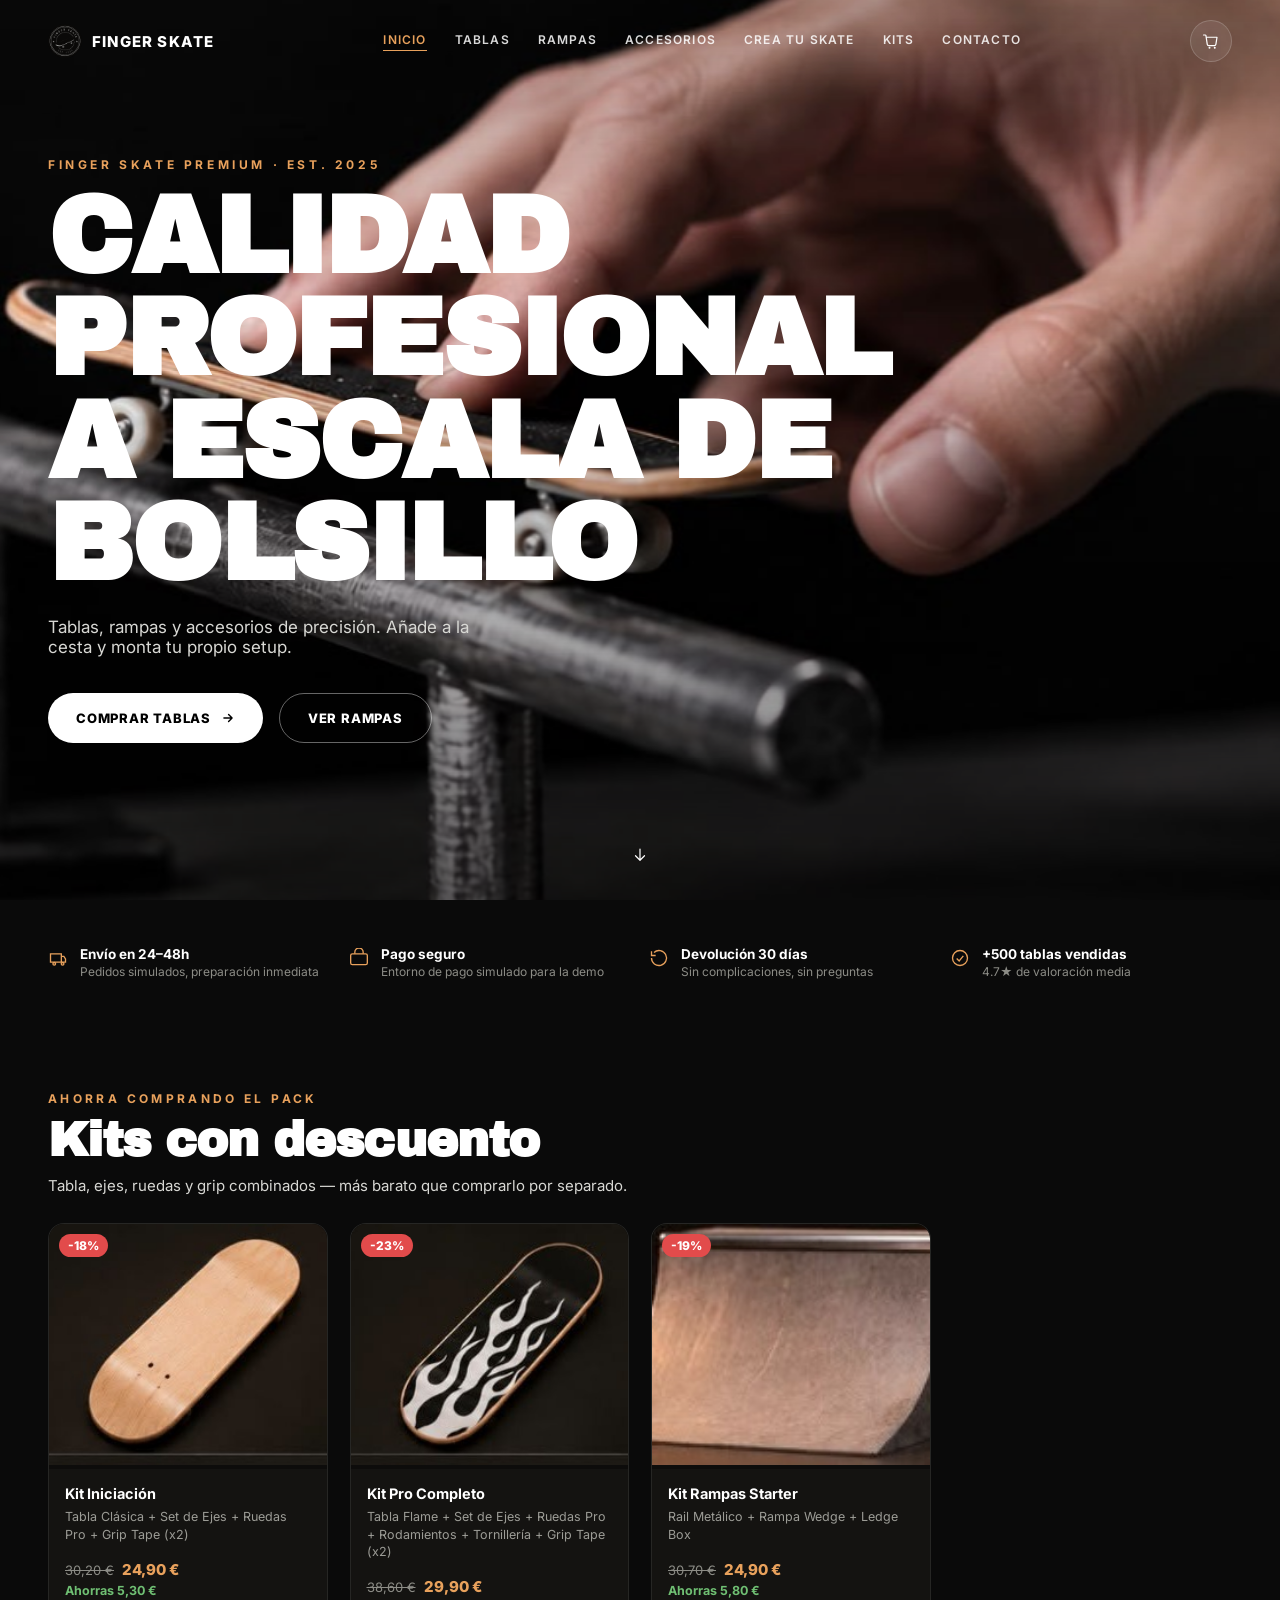
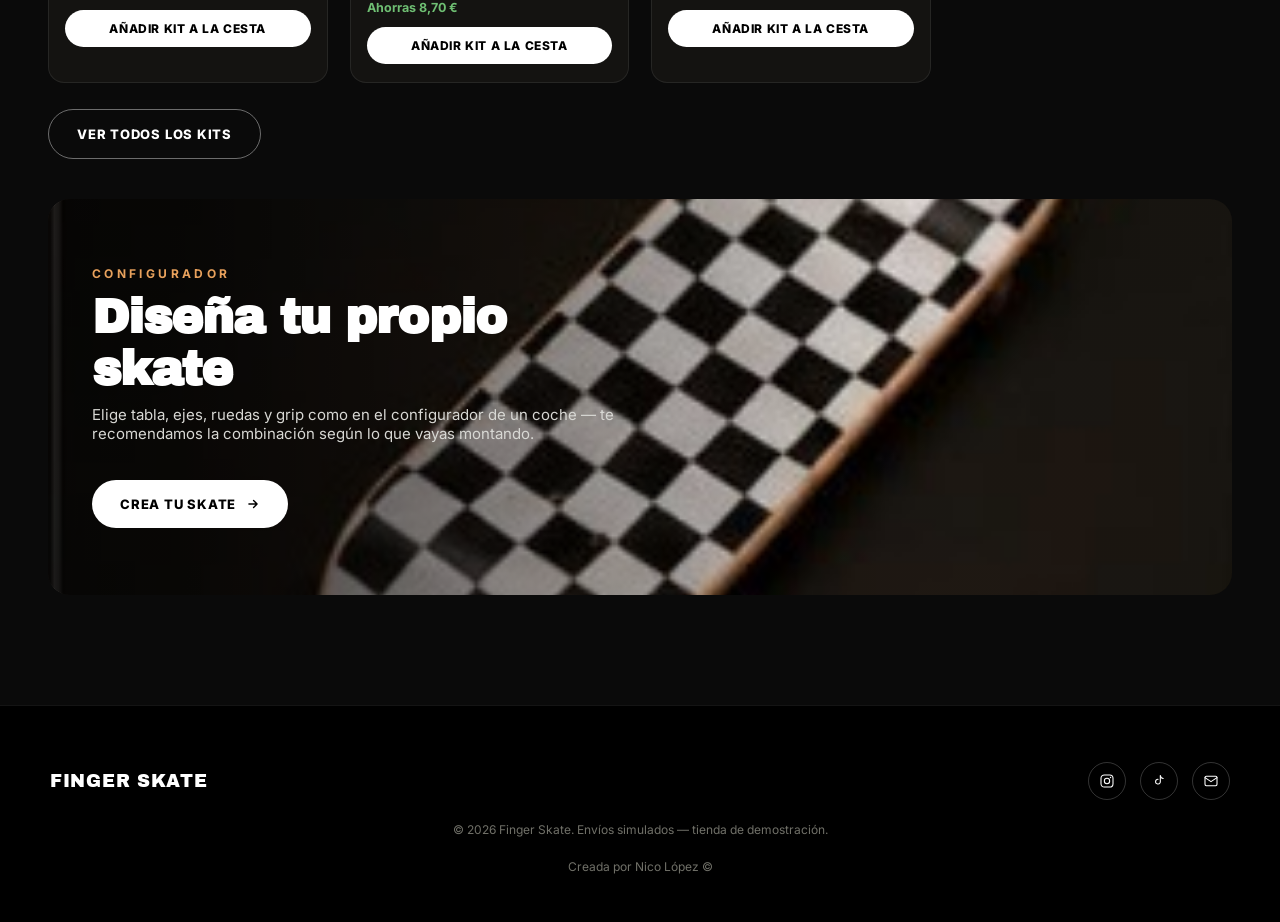
==== commit 86d0754f: "Portada mas rica, fichas de producto detalladas y kits con descuento - Portada: barra de confianza (" ====
--- a/index.html
+++ b/index.html
@@ -32,6 +32,7 @@
 <a href="rampas.html">Rampas</a>
 <a href="accesorios.html">Accesorios</a>
 <a href="crea.html">Crea tu Skate</a>
+<a href="kits.html">Kits</a>
 <a href="#contacto">Contacto</a>
 </div>
 <div class="navright">
@@ -89,6 +90,36 @@
 </div>
 </section>
 
+<section class="usprow reveal">
+<div class="uspitem"><svg viewBox="0 0 24 24" width="20" height="20" fill="none" stroke="currentColor" stroke-width="1.6"><path d="M3 7h13v10H3zM16 10h3l2 3v4h-5z"/><circle cx="7.5" cy="19" r="1.6"/><circle cx="17.5" cy="19" r="1.6"/></svg><div><b>Envío en 24–48h</b><span>Pedidos simulados, preparación inmediata</span></div></div>
+<div class="uspitem"><svg viewBox="0 0 24 24" width="20" height="20" fill="none" stroke="currentColor" stroke-width="1.6"><rect x="2" y="7" width="20" height="13" rx="2"/><path d="M7 7V5a5 5 0 0 1 10 0v2"/></svg><div><b>Pago seguro</b><span>Entorno de pago simulado para la demo</span></div></div>
+<div class="uspitem"><svg viewBox="0 0 24 24" width="20" height="20" fill="none" stroke="currentColor" stroke-width="1.6"><path d="M3 12a9 9 0 1 0 3-6.7M3 4v5h5"/></svg><div><b>Devolución 30 días</b><span>Sin complicaciones, sin preguntas</span></div></div>
+<div class="uspitem"><svg viewBox="0 0 24 24" width="20" height="20" fill="none" stroke="currentColor" stroke-width="1.6"><circle cx="12" cy="12" r="9"/><path d="M8 12.5l3 3 5-6"/></svg><div><b>+500 tablas vendidas</b><span>4.7★ de valoración media</span></div></div>
+</section>
+
+<section class="shopsec reveal" style="padding-bottom:20px">
+<div class="kicker">Ahorra comprando el pack</div>
+<h2 class="sech" style="margin-top:8px">Kits con descuento</h2>
+<p class="secp" style="margin-bottom:28px">Tabla, ejes, ruedas y grip combinados — más barato que comprarlo por separado.</p>
+<div class="grid" id="gridKitsHome"></div>
+<a href="kits.html" class="btn ghost" style="margin-top:26px;width:fit-content">Ver todos los kits</a>
+</section>
+
+<section class="shopsec reveal" style="padding-top:20px;padding-bottom:70px">
+<div class="banner" style="height:44vh;min-height:300px">
+<img src="images/board_check.jpg" alt="Configura tu propia tabla de finger skate">
+<div class="bscrim"></div>
+<div class="btxt" style="max-width:620px">
+<div class="kicker">Configurador</div>
+<h2 class="sech">Diseña tu propio skate</h2>
+<p class="secp">Elige tabla, ejes, ruedas y grip como en el configurador de un coche — te recomendamos la combinación según lo que vayas montando.</p>
+<a href="crea.html" class="btn" style="margin-top:22px;width:fit-content">Crea tu Skate
+<svg width="14" height="14" viewBox="0 0 24 24" fill="none"><path d="M5 12h14M13 6l6 6-6 6" stroke="currentColor" stroke-width="2.4" stroke-linecap="round" stroke-linejoin="round"/></svg>
+</a>
+</div>
+</div>
+</section>
+
 <footer id="contacto">
 <div class="footrow">
 <div class="footbrand">FINGER SKATE</div>
--- a/assets/style.css
+++ b/assets/style.css
@@ -188,4 +188,37 @@
   body{padding-bottom:calc(64px + env(safe-area-inset-bottom,0px))}
   .totop{bottom:calc(78px + env(safe-area-inset-bottom,0px))}
 }
-@media (max-width:360px){.tabs a,.tabs .cestatab{font-size:9.3px}.tabs a svg,.tabs .cestatab svg{width:19px;height:19px}}+@media (max-width:360px){.tabs a,.tabs .cestatab{font-size:9.3px}.tabs a svg,.tabs .cestatab svg{width:19px;height:19px}}
+/* Valoraciones (estrellas) */
+.stars{display:inline-flex;gap:1px;color:var(--accent);vertical-align:middle}
+.ratingtxt{color:#9c9c96;font-size:11.5px;margin-left:6px;vertical-align:middle}
+.miniRating{margin-top:4px}
+.ratingrow{margin-top:6px}
+
+/* Kits / combos con descuento */
+.kitcard .cardimg{position:relative}
+.kitbadge{position:absolute;top:10px;left:10px;background:#e24b4b;color:#fff;font-size:12px;font-weight:800;padding:4px 9px;border-radius:999px}
+.kitincludes{color:#9c9c96;font-size:12.5px;margin-top:6px;line-height:1.4}
+.kitprices{display:flex;align-items:baseline;gap:8px;margin-top:10px}
+.kitold{color:#8c8c86;font-size:13px;text-decoration:line-through}
+.kitsave{color:#6fbf73;font-size:12.5px;font-weight:700;margin-top:4px}
+
+/* Detalle de producto enriquecido */
+.stockrow{display:flex;align-items:center;gap:7px;color:#9fd9a3;font-size:12.5px;font-weight:600;margin-top:8px}
+.stockdot{width:8px;height:8px;border-radius:50%;background:#6fbf73;flex:none}
+.detailbullets{margin:14px 0 0;padding-left:18px;color:#c8c8c2;font-size:13.5px;line-height:1.7}
+.detailspecs{margin-top:16px;border-top:1px solid rgba(255,255,255,.1);padding-top:12px;display:grid;gap:8px}
+.specrow{display:flex;justify-content:space-between;font-size:13px;color:#c8c8c2;gap:12px}
+.specrow span:first-child{color:#8c8c86}
+.trustrow{display:flex;flex-direction:column;gap:8px;margin-top:16px;padding:12px 14px;background:rgba(255,255,255,.04);border:1px solid rgba(255,255,255,.08);border-radius:12px}
+.trustrow span{display:flex;align-items:center;gap:8px;font-size:12px;color:#c8c8c2}
+.trustrow svg{flex:none;color:var(--accent)}
+
+/* Barra de confianza (USP) en portada */
+.usprow{display:grid;grid-template-columns:repeat(4,1fr);gap:18px;max-width:1280px;margin:0 auto;padding:46px 48px 10px}
+.uspitem{display:flex;align-items:flex-start;gap:12px;color:#c8c8c2}
+.uspitem svg{flex:none;color:var(--accent);margin-top:2px}
+.uspitem b{display:block;font-size:13.5px;color:#fff}
+.uspitem span{display:block;font-size:12px;color:#8c8c86;margin-top:2px;line-height:1.4}
+@media (max-width:900px){.usprow{grid-template-columns:repeat(2,1fr);padding:36px 22px 6px}}
+@media (max-width:640px){.usprow{grid-template-columns:1fr;gap:16px}}
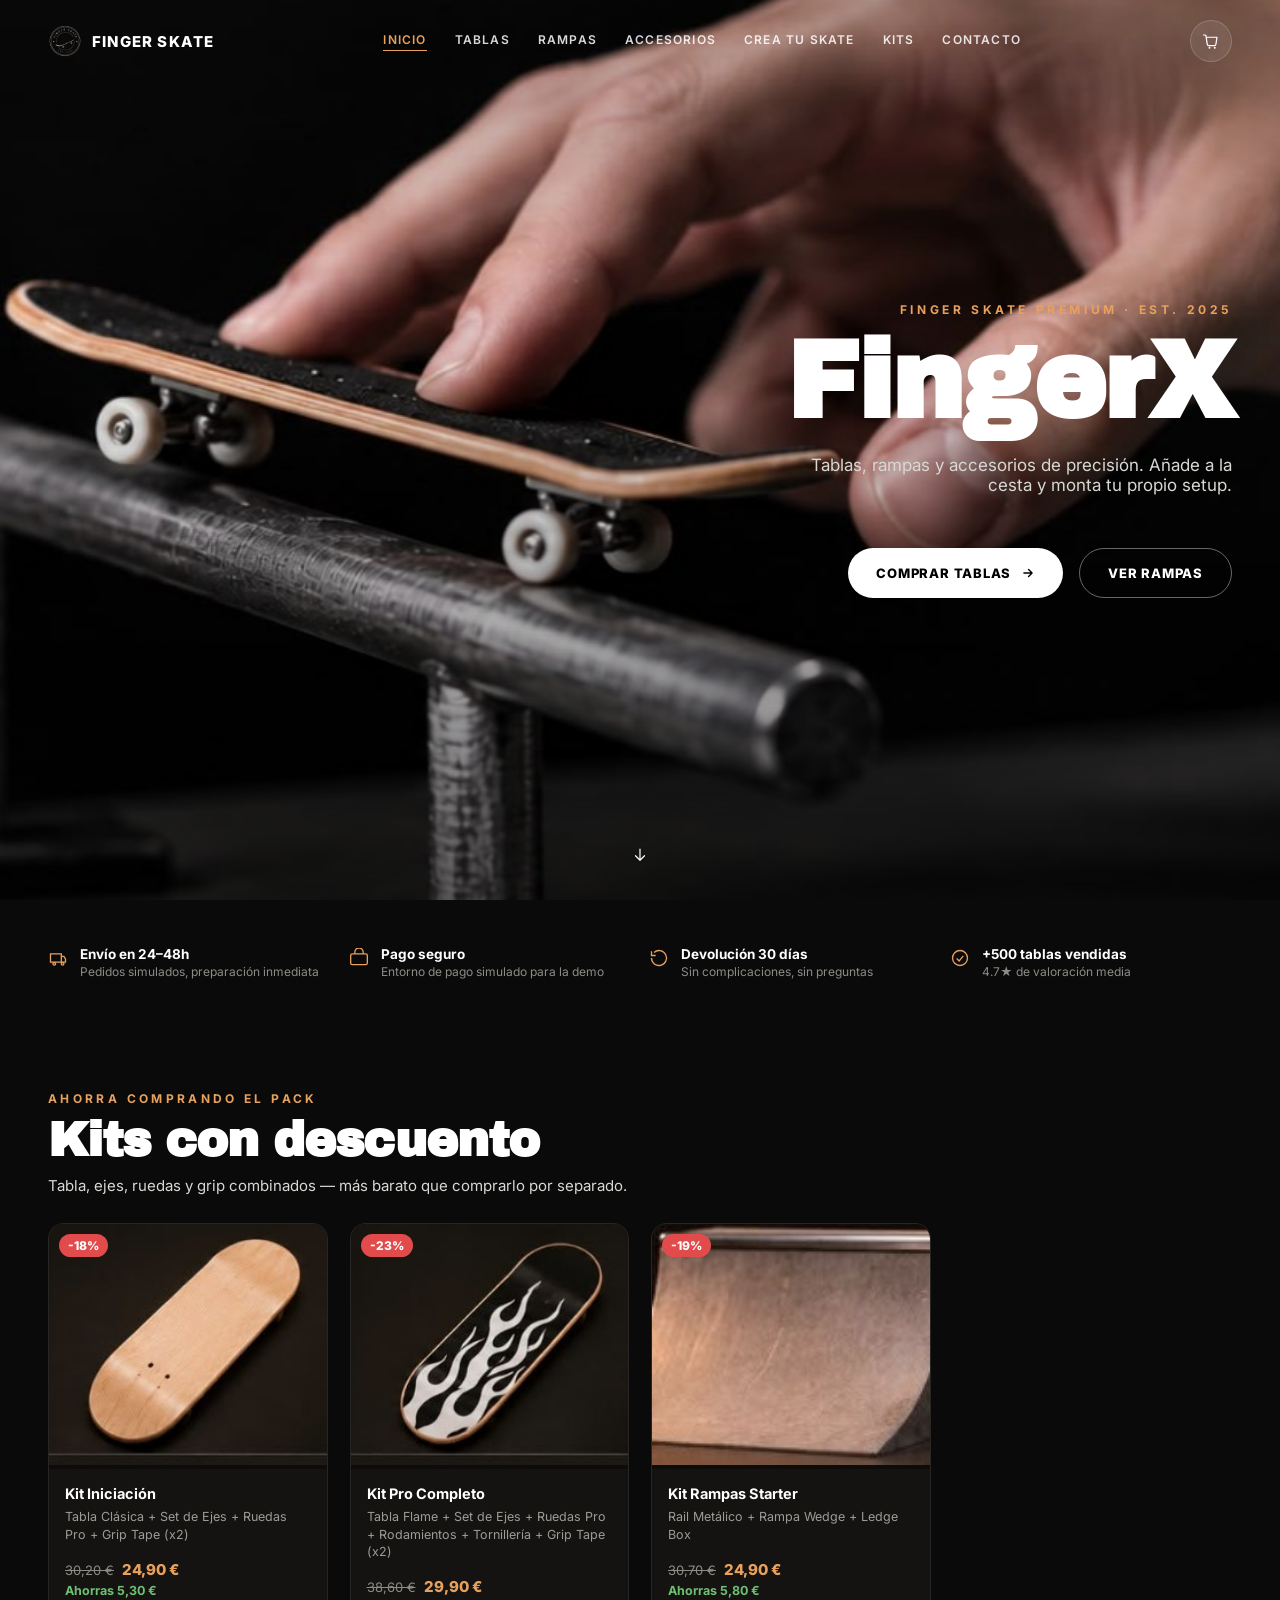
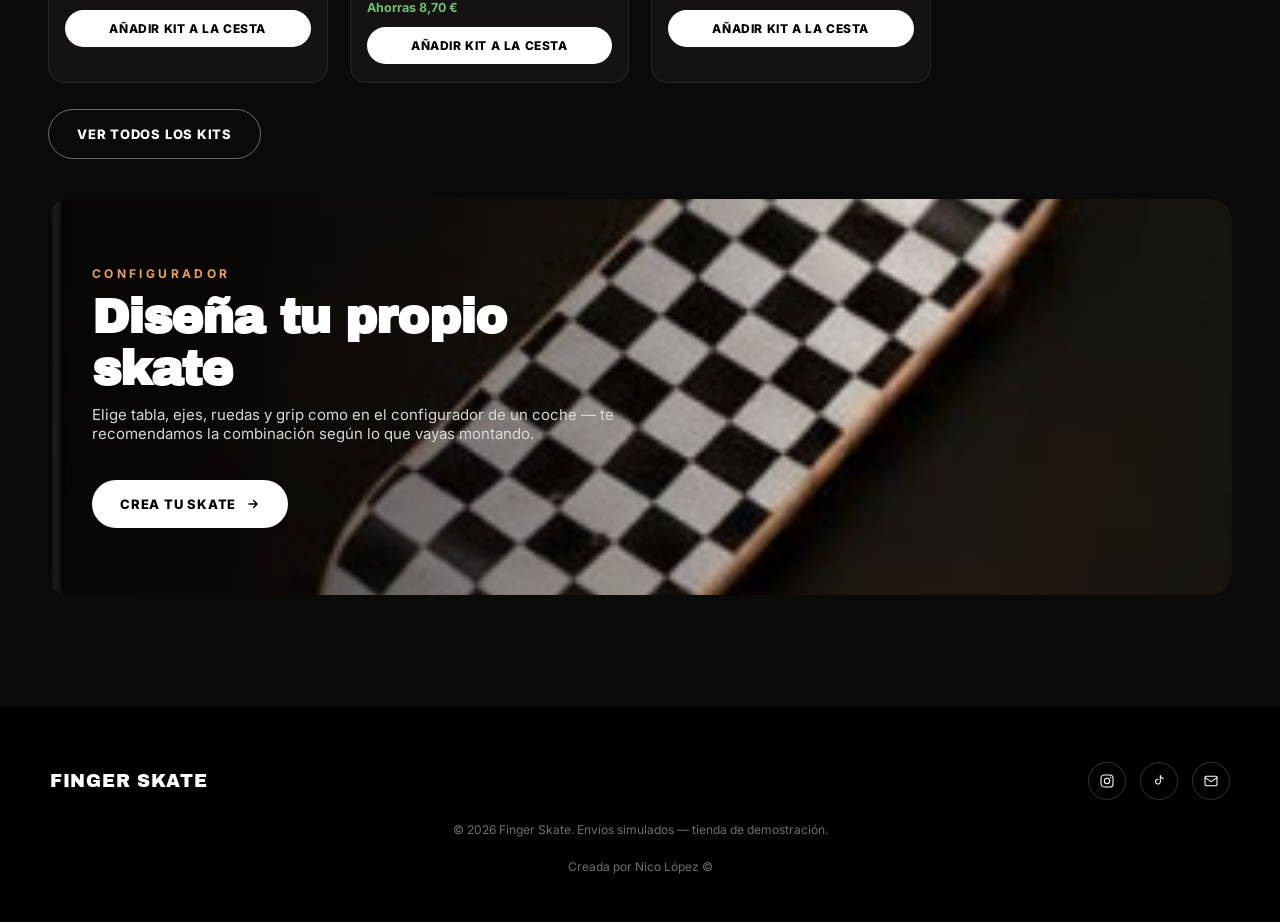
==== commit c35c79eb: "Hero FingerX a la derecha, arregla modal de producto en movil y cache de iconos - Hero: titular camb" ====
--- a/index.html
+++ b/index.html
@@ -6,8 +6,8 @@
 <title>Finger Skate — Tienda</title>
 <meta name="description" content="Tablas, rampas y accesorios de finger skate. Configura tu propio setup.">
 <link rel="canonical" href="https://yourfingerskate.juanle.net/index.html">
-<link rel="icon" href="icons/favicon.png" type="image/png">
-<link rel="apple-touch-icon" href="icons/apple-touch-icon.png">
+<link rel="icon" href="icons/favicon.png?v=2" type="image/png">
+<link rel="apple-touch-icon" href="icons/apple-touch-icon.png?v=2">
 <link rel="manifest" href="manifest.webmanifest">
 <meta name="theme-color" content="#0a0a0a">
 <meta name="apple-mobile-web-app-capable" content="yes">
@@ -76,7 +76,7 @@
 <div class="scrim"></div>
 <div class="hero-inner">
 <div class="eyebrow">Finger skate premium · est. 2025</div>
-<h1 class="title">CALIDAD PROFESIONAL<br>A ESCALA DE BOLSILLO</h1>
+<h1 class="title">FingerX</h1>
 <p class="sub">Tablas, rampas y accesorios de precisión. Añade a la cesta y monta tu propio setup.</p>
 <div class="btnrow">
 <a href="tablas.html" class="btn">Comprar tablas
--- a/assets/style.css
+++ b/assets/style.css
@@ -1,6 +1,7 @@
 :root{ --ink:#0a0a0a; --accent:#e8a15c; }
 *{box-sizing:border-box}
 body{margin:0;background:var(--ink);font-family:'Inter',system-ui,sans-serif;color:#fff;overflow-x:hidden}
+body.modalopen{overflow:hidden}
 html{scroll-behavior:smooth}
 h1,h2,h3{font-family:'Archivo Black','Inter',sans-serif;letter-spacing:-0.02em;margin:0}
 a{color:inherit;text-decoration:none}
@@ -27,7 +28,7 @@
 .cover{position:absolute;inset:0;width:100%;height:100%;object-fit:cover;will-change:transform}
 .scrim{position:absolute;inset:0;background:linear-gradient(180deg,rgba(0,0,0,.2) 0%,rgba(0,0,0,0) 35%,rgba(0,0,0,.6) 100%)}
 .hero{height:100vh;min-height:680px;display:flex;align-items:center}
-.hero-inner{position:relative;z-index:2;padding:0 48px;max-width:1440px;margin:0 auto;width:100%}
+.hero-inner{position:relative;z-index:2;padding:0 48px;max-width:1440px;margin:0 auto;width:100%;display:flex;flex-direction:column;align-items:flex-end;text-align:right}
 .eyebrow{font-size:12px;font-weight:700;letter-spacing:.3em;text-transform:uppercase;color:var(--accent);opacity:0;transform:translateY(16px);animation:rise .8s ease forwards .1s}
 .title{font-size:clamp(52px,8.5vw,120px);line-height:.94;margin-top:14px;opacity:0;transform:translateY(24px);animation:rise .9s ease forwards .25s}
 .sub{margin-top:22px;font-size:17px;color:#d8d8d4;max-width:460px;opacity:0;transform:translateY(16px);animation:rise .8s ease forwards .5s}
@@ -100,8 +101,10 @@
 .subtotal{display:flex;justify-content:space-between;font-weight:800;font-size:15px;margin-bottom:14px}
 .checkoutbtn{width:100%;background:var(--accent);color:#000;padding:15px 0;border-radius:999px;font-weight:800;font-size:13px;letter-spacing:.06em;text-transform:uppercase;transition:transform .2s}
 .checkoutbtn:hover{transform:translateY(-2px)}
-.modal{position:fixed;top:50%;left:50%;transform:translate(-50%,-50%);z-index:170;background:#141311;border:1px solid rgba(255,255,255,.1);border-radius:20px;padding:44px 40px;width:min(420px,88vw);text-align:center;animation:popin .3s cubic-bezier(.16,.84,.44,1);max-height:88vh;overflow-y:auto}
-@keyframes popin{from{opacity:0;transform:translate(-50%,-46%) scale(.94)}to{opacity:1;transform:translate(-50%,-50%) scale(1)}}
+#detailWrap,#drawerWrap{position:fixed;inset:0;z-index:150;display:flex;align-items:center;justify-content:center;padding:24px;overflow-y:auto;-webkit-overflow-scrolling:touch}
+#detailWrap:empty,#drawerWrap:empty{display:none}
+.modal{position:relative;z-index:170;background:#141311;border:1px solid rgba(255,255,255,.1);border-radius:20px;padding:44px 40px;width:min(420px,88vw);text-align:center;animation:popin .3s cubic-bezier(.16,.84,.44,1);max-height:calc(100vh - 48px);max-height:calc(100dvh - 48px);overflow-y:auto;margin:auto}
+@keyframes popin{from{opacity:0;transform:scale(.94);}to{opacity:1;transform:scale(1)}}
 .modalicon{width:64px;height:64px;border-radius:50%;background:var(--accent);color:#000;display:flex;align-items:center;justify-content:center;font-size:30px;font-weight:800;margin:0 auto 18px}
 .modal h3{font-size:22px}
 .modal p{color:#c8c8c2;font-size:14px;margin:10px 0}
@@ -132,7 +135,7 @@
 .detailqty button{width:34px;height:34px;border-radius:10px;background:rgba(255,255,255,.1);color:#fff;font-weight:700;font-size:16px}
 .detailqty button:hover{background:var(--accent);color:#000}
 .detailqty span{font-weight:800;font-size:16px;min-width:20px;text-align:center}
-.detailadd{margin-top:auto;background:#fff;color:#000;padding:14px 0;border-radius:999px;font-weight:800;font-size:13px;letter-spacing:.05em;text-transform:uppercase;transition:all .2s}
+.detailadd{margin-top:26px;background:#fff;color:#000;padding:14px 0;border-radius:999px;font-weight:800;font-size:13px;letter-spacing:.05em;text-transform:uppercase;transition:all .2s}
 .detailadd:hover{background:var(--accent)}
 @media (max-width:620px){.detailmodal{flex-direction:column}.detailimg{width:100%;aspect-ratio:1.6/1}}
 .cfgsec{background:#0f0e0c;padding:100px 48px 100px}
@@ -163,7 +166,7 @@
 .cfgaddbtn:hover{transform:translateY(-2px)}
 @media (max-width:900px){.cfgwrap{grid-template-columns:1fr}.cfgsummary{position:static}.cfgdecks{grid-template-columns:repeat(2,1fr)}}
 @media (max-width:900px){.grid{grid-template-columns:repeat(2,1fr)}}
-@media (max-width:760px){.navlinks{display:none}.nav{padding:16px 22px}.hero-inner{padding:0 22px}.shopsec{padding:72px 22px 60px}.banner .btxt{padding:0 24px}.cfgsec{padding:72px 22px}}
+@media (max-width:760px){.navlinks{display:none}.nav{padding:16px 22px}.hero-inner{padding:0 22px;align-items:flex-start;text-align:left}.shopsec{padding:72px 22px 60px}.banner .btxt{padding:0 24px}.cfgsec{padding:72px 22px}}
 
 /* Barra inferior tipo app (solo móvil) */
 .tabs{display:none}
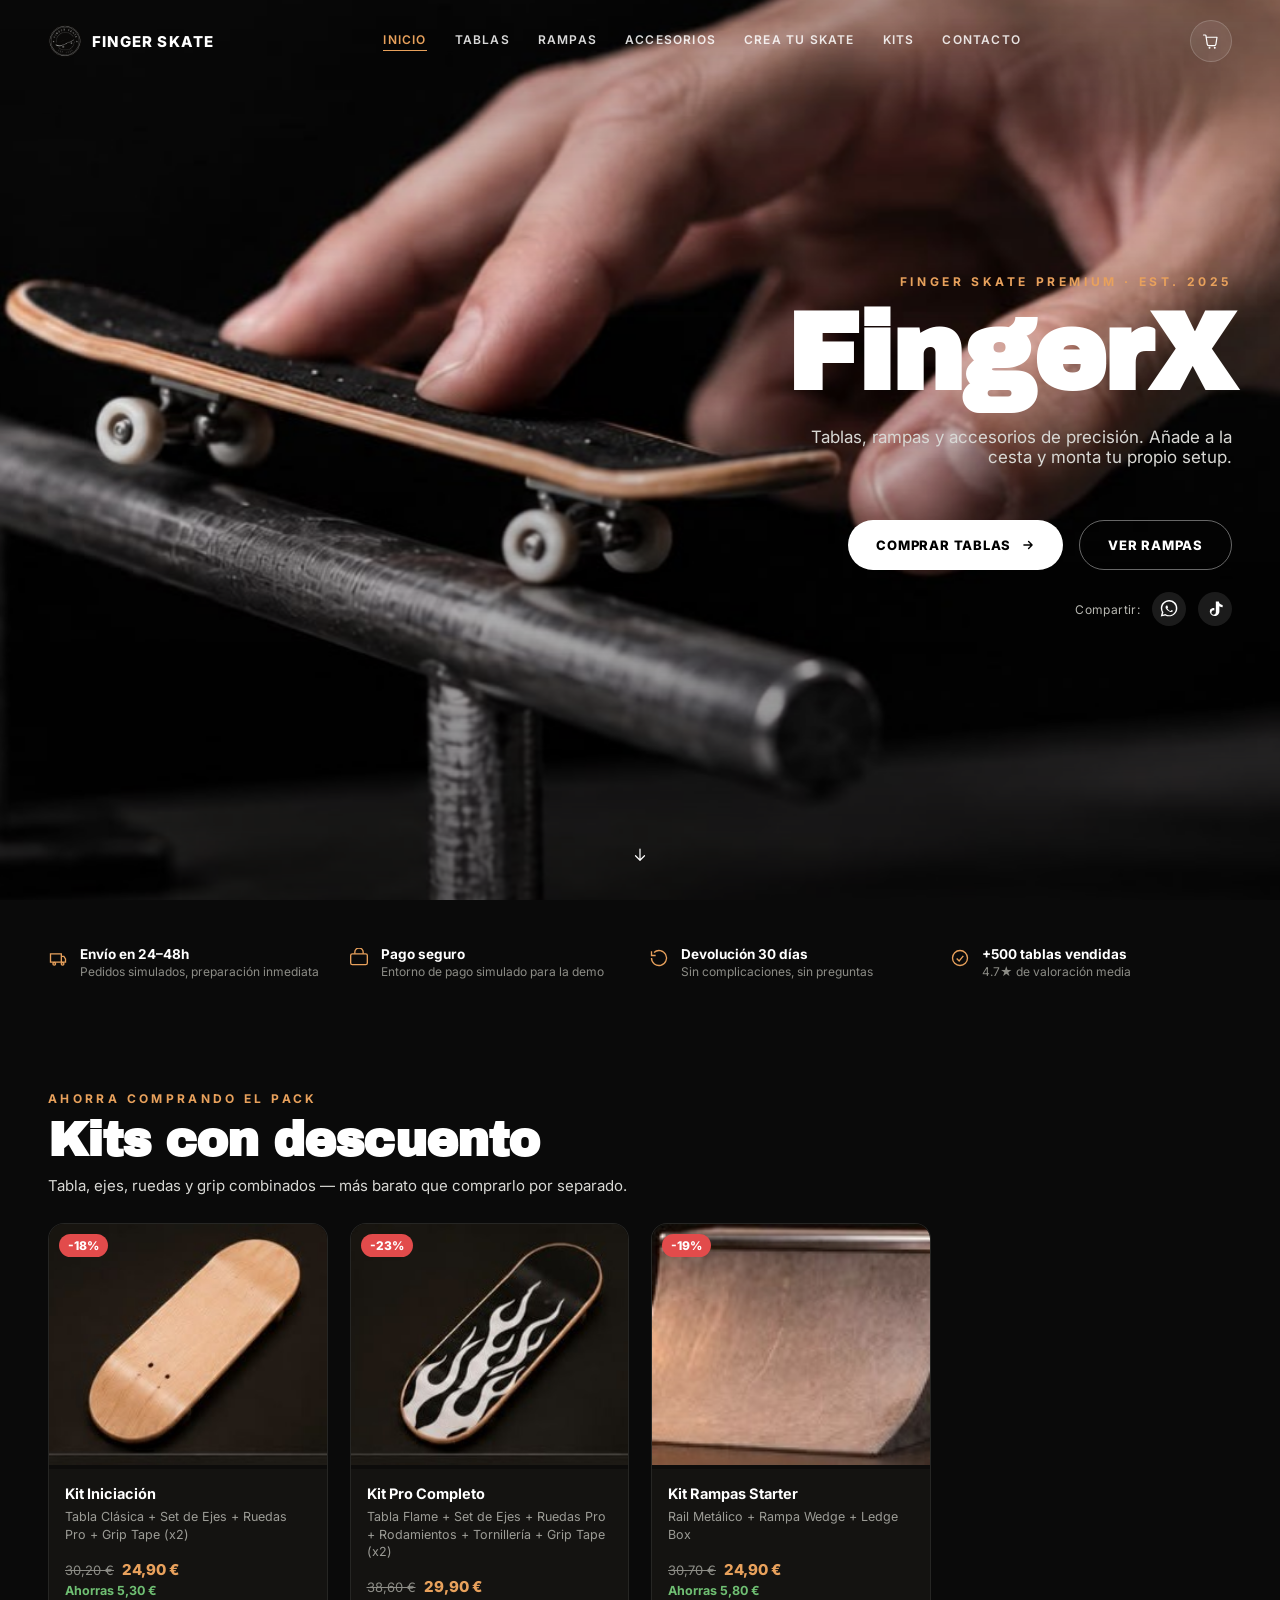
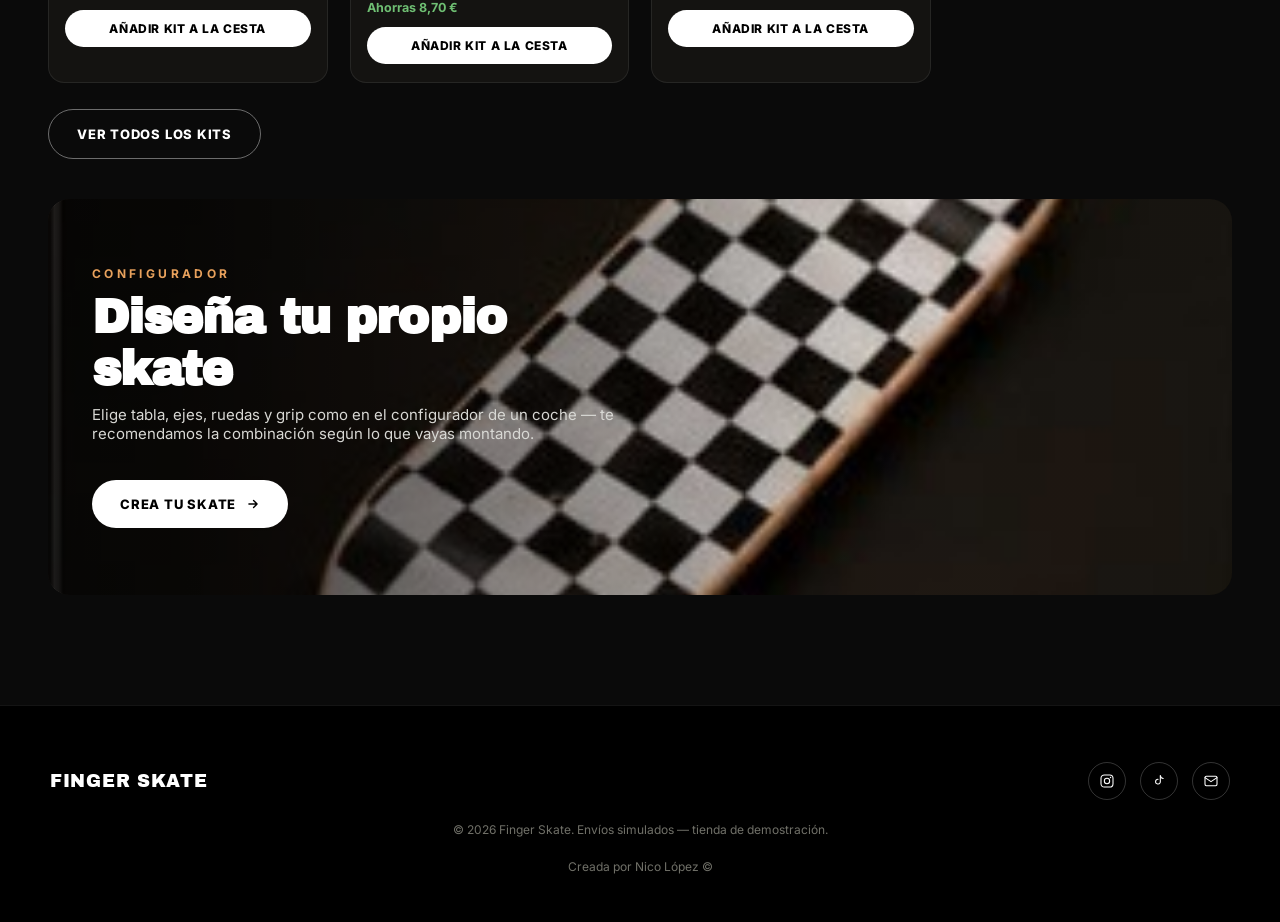
==== commit 934ac556: "Editor grafico mas realista y botones para compartir en la portada - El editor "Disena tu grafico" a" ====
--- a/index.html
+++ b/index.html
@@ -84,6 +84,15 @@
 </a>
 <a href="rampas.html" class="btn ghost">Ver rampas</a>
 </div>
+<div class="sharerow">
+<span>Compartir:</span>
+<a class="shareicon" href="#" onclick="App.shareWhatsapp();return false" aria-label="Compartir por WhatsApp" title="Compartir por WhatsApp">
+<svg width="18" height="18" viewBox="0 0 24 24" fill="currentColor"><path d="M17.5 14.4c-.3-.1-1.6-.8-1.9-.9-.3-.1-.4-.1-.6.1-.2.3-.7.9-.8 1-.2.2-.3.2-.5.1-.3-.1-1.2-.4-2.2-1.4-.8-.7-1.4-1.6-1.5-1.9-.2-.3 0-.5.1-.6l.4-.4c.1-.1.2-.3.2-.4.1-.1.1-.3 0-.4-.1-.1-.6-1.4-.8-1.9-.2-.5-.4-.4-.6-.4h-.5c-.2 0-.4.1-.6.3-.2.3-.8.8-.8 1.9 0 1.1.8 2.2.9 2.3.1.2 1.7 2.6 4.2 3.6.6.3 1 .4 1.4.5.6.2 1.1.2 1.5.1.5-.1 1.6-.6 1.8-1.3.2-.6.2-1.1.2-1.2-.1-.1-.2-.2-.5-.3z"/><path d="M20.5 3.5A10.9 10.9 0 0 0 12.1 0C6 0 1.1 4.9 1.1 10.9c0 1.9.5 3.8 1.4 5.4L1 22l5.9-1.5a11 11 0 0 0 5.2 1.3h0c6 0 11-4.9 11-10.9 0-2.9-1.1-5.7-3.1-7.8zm-8.4 16.8h0a9 9 0 0 1-4.6-1.3l-.3-.2-3.5.9.9-3.4-.2-.3a9 9 0 0 1-1.4-4.8c0-5 4.1-9.1 9.1-9.1a9 9 0 0 1 9 9.1c0 5-4.1 9.1-9 9.1z"/></svg>
+</a>
+<a class="shareicon" href="#" aria-label="Síguenos en TikTok" title="Síguenos en TikTok">
+<svg width="18" height="18" viewBox="0 0 24 24" fill="currentColor"><path d="M14 2h3.1c.2 1.6 1.1 3 2.5 3.8.8.5 1.7.7 2.6.8v3.2c-1.6 0-3.1-.5-4.4-1.4v6.8c0 3.4-2.8 6.1-6.2 6.1A6.2 6.2 0 0 1 5.4 13c1.5-1.6 3.6-2.4 5.7-2.2v3.2a2.9 2.9 0 1 0 2 2.8V2z"/></svg>
+</a>
+</div>
 </div>
 <div class="scrolldown">
 <svg width="18" height="18" viewBox="0 0 24 24" fill="none" aria-hidden="true"><path d="M12 4v15M6 13l6 6 6-6" stroke="#fff" stroke-width="1.6" stroke-linecap="round" stroke-linejoin="round"/></svg>
--- a/assets/style.css
+++ b/assets/style.css
@@ -27,12 +27,15 @@
 section{position:relative;width:100%;overflow:hidden}
 .cover{position:absolute;inset:0;width:100%;height:100%;object-fit:cover;will-change:transform}
 .scrim{position:absolute;inset:0;background:linear-gradient(180deg,rgba(0,0,0,.2) 0%,rgba(0,0,0,0) 35%,rgba(0,0,0,.6) 100%)}
-.hero{height:100vh;min-height:680px;display:flex;align-items:center}
+.hero{height:100vh;height:100dvh;min-height:680px;display:flex;align-items:center}
 .hero-inner{position:relative;z-index:2;padding:0 48px;max-width:1440px;margin:0 auto;width:100%;display:flex;flex-direction:column;align-items:flex-end;text-align:right}
 .eyebrow{font-size:12px;font-weight:700;letter-spacing:.3em;text-transform:uppercase;color:var(--accent);opacity:0;transform:translateY(16px);animation:rise .8s ease forwards .1s}
 .title{font-size:clamp(52px,8.5vw,120px);line-height:.94;margin-top:14px;opacity:0;transform:translateY(24px);animation:rise .9s ease forwards .25s}
 .sub{margin-top:22px;font-size:17px;color:#d8d8d4;max-width:460px;opacity:0;transform:translateY(16px);animation:rise .8s ease forwards .5s}
 .btnrow{margin-top:36px;display:flex;gap:16px;opacity:0;transform:translateY(16px);animation:rise .8s ease forwards .7s}
+.sharerow{margin-top:22px;display:flex;align-items:center;gap:12px;opacity:0;transform:translateY(16px);animation:rise .8s ease forwards .85s;font-size:12px;color:#b8b8b2;letter-spacing:.03em}
+.shareicon{width:34px;height:34px;border-radius:50%;background:rgba(255,255,255,.1);display:flex;align-items:center;justify-content:center;color:#fff;transition:background .2s,transform .2s}
+.shareicon:hover{background:var(--accent);color:#000;transform:translateY(-2px)}
 .btn{display:inline-flex;align-items:center;gap:10px;background:#fff;color:#000;padding:16px 28px;border-radius:999px;font-weight:800;font-size:13px;letter-spacing:.06em;text-transform:uppercase;transition:transform .25s,box-shadow .25s}
 .btn:hover{transform:translateY(-3px);box-shadow:0 14px 30px rgba(0,0,0,.35)}
 .btn.ghost{background:transparent;border:1px solid rgba(255,255,255,.4);color:#fff}
@@ -137,7 +140,7 @@
 .detailqty span{font-weight:800;font-size:16px;min-width:20px;text-align:center}
 .detailadd{margin-top:26px;background:#fff;color:#000;padding:14px 0;border-radius:999px;font-weight:800;font-size:13px;letter-spacing:.05em;text-transform:uppercase;transition:all .2s}
 .detailadd:hover{background:var(--accent)}
-@media (max-width:620px){.detailmodal{flex-direction:column}.detailimg{width:100%;aspect-ratio:1.6/1}}
+@media (max-width:620px){.detailmodal{flex-direction:column;padding:24px 20px}.detailimg{width:100%;aspect-ratio:2.2/1}}
 .cfgsec{background:#0f0e0c;padding:100px 48px 100px}
 .cfgwrap{max-width:1180px;margin:0 auto;display:grid;grid-template-columns:1fr 340px;gap:48px;align-items:start}
 .cfgsteps{display:flex;flex-direction:column;gap:32px}
@@ -165,6 +168,23 @@
 .cfgaddbtn{width:100%;background:var(--accent);color:#000;padding:15px 0;border-radius:999px;font-weight:800;font-size:13px;letter-spacing:.05em;text-transform:uppercase;transition:transform .2s}
 .cfgaddbtn:hover{transform:translateY(-2px)}
 @media (max-width:900px){.cfgwrap{grid-template-columns:1fr}.cfgsummary{position:static}.cfgdecks{grid-template-columns:repeat(2,1fr)}}
+.disenowrap{max-width:1180px;margin:60px auto 0;display:grid;grid-template-columns:320px 1fr;gap:48px;align-items:start}
+.disenocanvaswrap{background:#171613;border:1px solid rgba(255,255,255,.08);border-radius:18px;padding:22px;text-align:center;position:sticky;top:100px}
+#designerCanvas{max-width:100%;height:auto;touch-action:none;cursor:grab;border-radius:6px}
+.disenohint{color:#8c8c86;font-size:12px;margin-top:12px}
+.disenogroup{margin-top:22px}
+.disenogroup h4{font-size:13px;letter-spacing:.04em;text-transform:uppercase;color:#9c9c96;margin-bottom:10px}
+.colorswatches{display:flex;gap:10px;flex-wrap:wrap}
+.cswatch{width:30px;height:30px;border-radius:50%;border:2px solid rgba(255,255,255,.18);cursor:pointer;display:inline-block;transition:transform .15s}
+.cswatch:hover{transform:scale(1.12)}
+.filebtn{display:inline-block;padding:11px 20px;border-radius:999px;border:1px solid rgba(255,255,255,.2);cursor:pointer;font-size:13px;font-weight:700;transition:border-color .2s}
+.filebtn:hover{border-color:var(--accent);color:var(--accent)}
+.disenotext{width:100%;background:#1b1a17;border:1px solid rgba(255,255,255,.14);border-radius:10px;padding:12px 14px;color:#fff;font-size:14px;font-family:inherit;margin-bottom:10px}
+.disenotext:focus{outline:none;border-color:var(--accent)}
+.disenorow{display:flex;gap:10px;align-items:center;flex-wrap:wrap}
+.disenocolor{width:38px;height:38px;border-radius:10px;border:1px solid rgba(255,255,255,.14);background:none;cursor:pointer;padding:2px}
+.disenoselect{background:#1b1a17;border:1px solid rgba(255,255,255,.14);border-radius:10px;padding:10px 12px;color:#fff;font-size:13px;font-family:inherit}
+@media (max-width:900px){.disenowrap{grid-template-columns:1fr}.disenocanvaswrap{position:static;max-width:320px;margin:0 auto}}
 @media (max-width:900px){.grid{grid-template-columns:repeat(2,1fr)}}
 @media (max-width:760px){.navlinks{display:none}.nav{padding:16px 22px}.hero-inner{padding:0 22px;align-items:flex-start;text-align:left}.shopsec{padding:72px 22px 60px}.banner .btxt{padding:0 24px}.cfgsec{padding:72px 22px}}
 
@@ -187,8 +207,10 @@
   .tabs a svg,.tabs .cestatab svg{width:21px;height:21px;fill:none;stroke:currentColor;stroke-width:1.8;stroke-linecap:round;stroke-linejoin:round}
   .tabs a[aria-current="page"]{color:var(--accent);background:rgba(232,161,92,.1)}
   .tabbadge{position:absolute;top:2px;right:16%;background:var(--accent);color:#000;font-size:9.5px;font-weight:800;min-width:15px;height:15px;border-radius:8px;display:flex;align-items:center;justify-content:center;padding:0 3px}
-  /* deja hueco para que la barra no tape contenido ni el botón de volver arriba */
-  body{padding-bottom:calc(64px + env(safe-area-inset-bottom,0px))}
+  /* deja hueco para que la barra no tape el pie de página ni el botón de volver arriba;
+     el hueco se añade al propio footer (mismo fondo negro) para que no se note como
+     un espacio vacío al final del scroll */
+  footer{padding-bottom:calc(36px + 64px + env(safe-area-inset-bottom,0px))}
   .totop{bottom:calc(78px + env(safe-area-inset-bottom,0px))}
 }
 @media (max-width:360px){.tabs a,.tabs .cestatab{font-size:9.3px}.tabs a svg,.tabs .cestatab svg{width:19px;height:19px}}
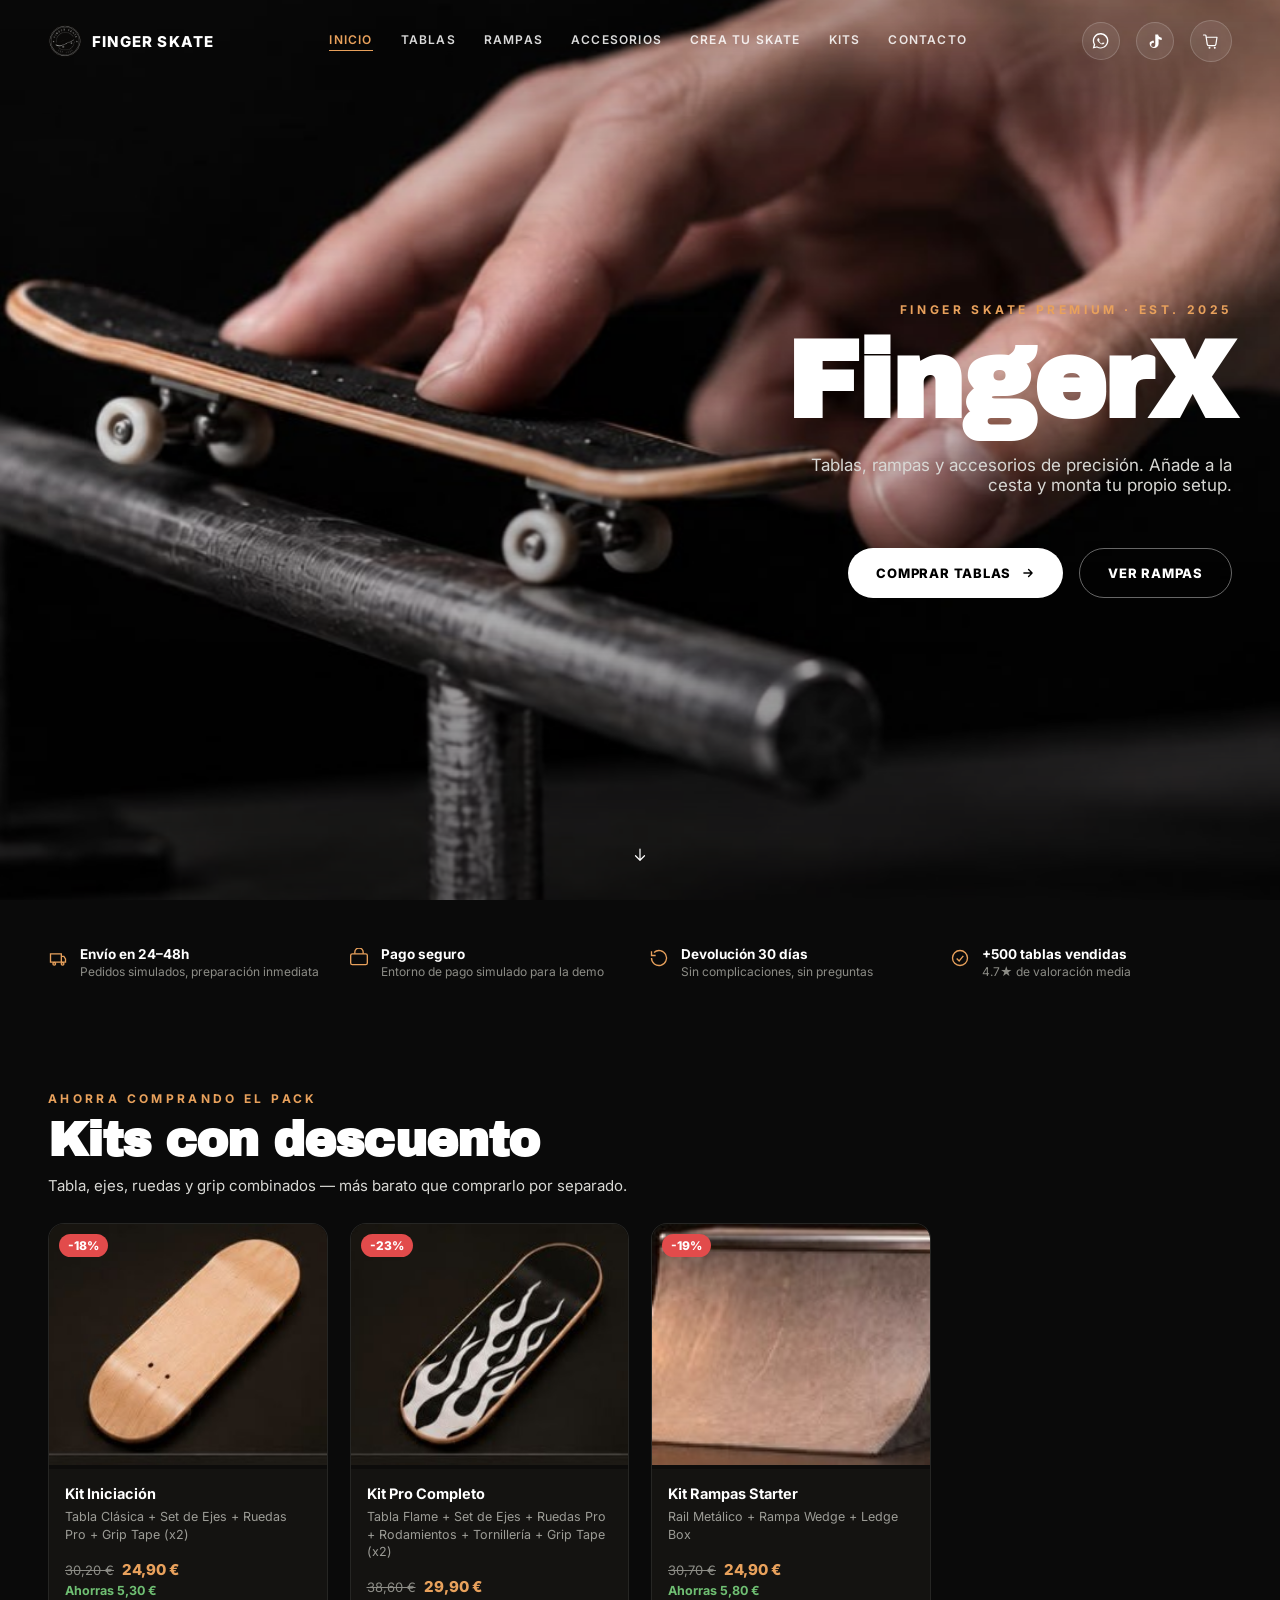
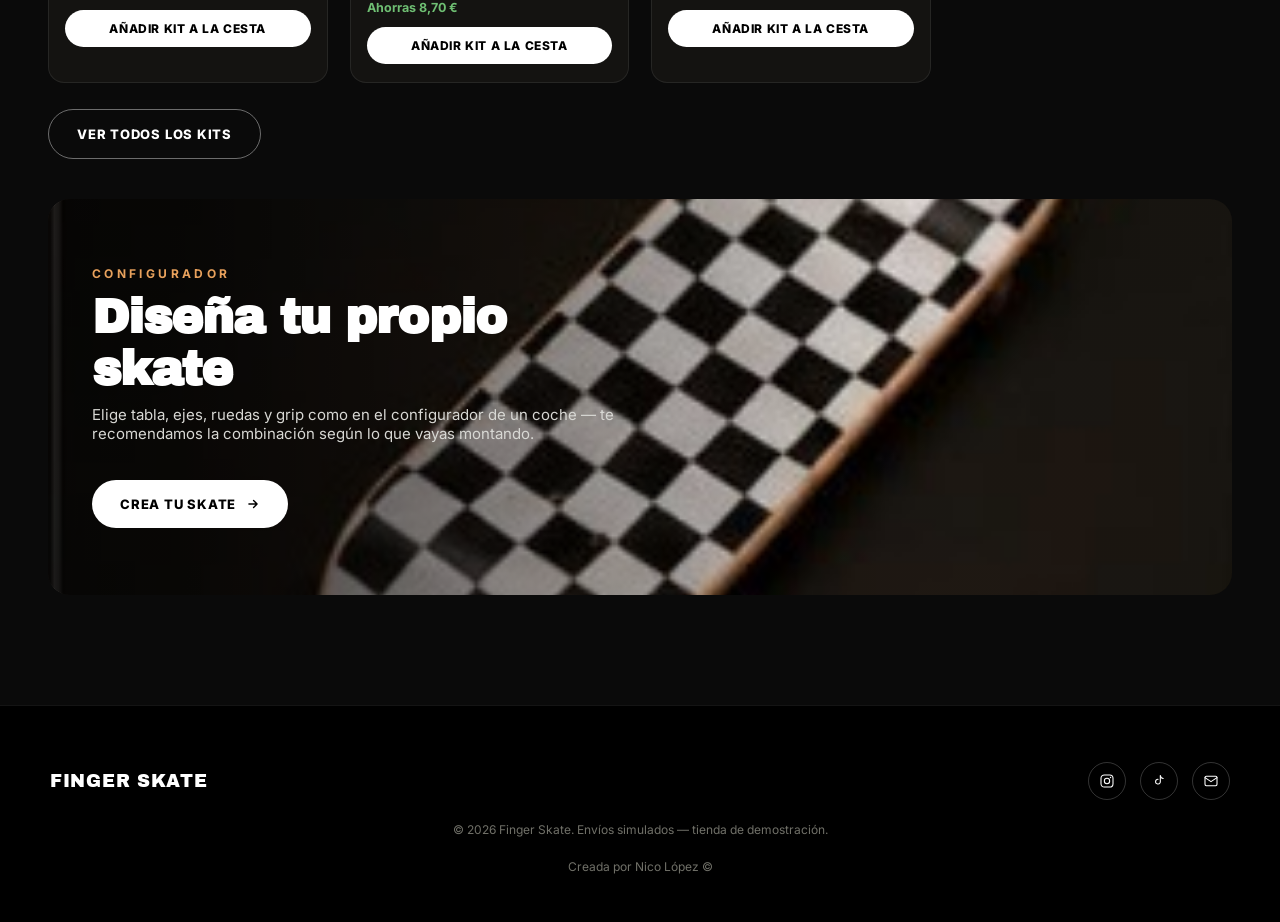
==== commit 2526f7cc: "Mueve los iconos de compartir a la barra de navegacion y fuerza refresco de cache - Los iconos de Wh" ====
--- a/index.html
+++ b/index.html
@@ -15,7 +15,7 @@
 <meta name="apple-mobile-web-app-title" content="Finger Skate">
 <link rel="preconnect" href="https://fonts.googleapis.com">
 <link href="https://fonts.googleapis.com/css2?family=Archivo+Black&family=Inter:wght@400;500;600;700;800&display=swap" rel="stylesheet">
-<link rel="stylesheet" href="assets/style.css">
+<link rel="stylesheet" href="assets/style.css?v=3">
 </head>
 <body>
 
@@ -36,6 +36,12 @@
 <a href="#contacto">Contacto</a>
 </div>
 <div class="navright">
+<a class="shareicon" href="#" onclick="App.shareWhatsapp();return false" aria-label="Compartir por WhatsApp" title="Compartir por WhatsApp">
+<svg width="17" height="17" viewBox="0 0 24 24" fill="currentColor"><path d="M17.5 14.4c-.3-.1-1.6-.8-1.9-.9-.3-.1-.4-.1-.6.1-.2.3-.7.9-.8 1-.2.2-.3.2-.5.1-.3-.1-1.2-.4-2.2-1.4-.8-.7-1.4-1.6-1.5-1.9-.2-.3 0-.5.1-.6l.4-.4c.1-.1.2-.3.2-.4.1-.1.1-.3 0-.4-.1-.1-.6-1.4-.8-1.9-.2-.5-.4-.4-.6-.4h-.5c-.2 0-.4.1-.6.3-.2.3-.8.8-.8 1.9 0 1.1.8 2.2.9 2.3.1.2 1.7 2.6 4.2 3.6.6.3 1 .4 1.4.5.6.2 1.1.2 1.5.1.5-.1 1.6-.6 1.8-1.3.2-.6.2-1.1.2-1.2-.1-.1-.2-.2-.5-.3z"/><path d="M20.5 3.5A10.9 10.9 0 0 0 12.1 0C6 0 1.1 4.9 1.1 10.9c0 1.9.5 3.8 1.4 5.4L1 22l5.9-1.5a11 11 0 0 0 5.2 1.3h0c6 0 11-4.9 11-10.9 0-2.9-1.1-5.7-3.1-7.8zm-8.4 16.8h0a9 9 0 0 1-4.6-1.3l-.3-.2-3.5.9.9-3.4-.2-.3a9 9 0 0 1-1.4-4.8c0-5 4.1-9.1 9.1-9.1a9 9 0 0 1 9 9.1c0 5-4.1 9.1-9 9.1z"/></svg>
+</a>
+<a class="shareicon" href="#" aria-label="Síguenos en TikTok" title="Síguenos en TikTok">
+<svg width="17" height="17" viewBox="0 0 24 24" fill="currentColor"><path d="M14 2h3.1c.2 1.6 1.1 3 2.5 3.8.8.5 1.7.7 2.6.8v3.2c-1.6 0-3.1-.5-4.4-1.4v6.8c0 3.4-2.8 6.1-6.2 6.1A6.2 6.2 0 0 1 5.4 13c1.5-1.6 3.6-2.4 5.7-2.2v3.2a2.9 2.9 0 1 0 2 2.8V2z"/></svg>
+</a>
 <button class="cartbtn" onclick="App.toggleCart()" aria-label="Ver cesta">
 <svg width="18" height="18" viewBox="0 0 24 24" fill="none"><path d="M6 7h14l-1.5 9.5a2 2 0 0 1-2 1.7H9a2 2 0 0 1-2-1.7L5.2 4.6A1 1 0 0 0 4.2 4H2" stroke="currentColor" stroke-width="1.6" stroke-linecap="round" stroke-linejoin="round"/><circle cx="10" cy="21" r="1.3" fill="currentColor"/><circle cx="17" cy="21" r="1.3" fill="currentColor"/></svg>
 <span id="cartBadge"></span>
@@ -83,15 +89,6 @@
 <svg width="14" height="14" viewBox="0 0 24 24" fill="none"><path d="M5 12h14M13 6l6 6-6 6" stroke="currentColor" stroke-width="2.4" stroke-linecap="round" stroke-linejoin="round"/></svg>
 </a>
 <a href="rampas.html" class="btn ghost">Ver rampas</a>
-</div>
-<div class="sharerow">
-<span>Compartir:</span>
-<a class="shareicon" href="#" onclick="App.shareWhatsapp();return false" aria-label="Compartir por WhatsApp" title="Compartir por WhatsApp">
-<svg width="18" height="18" viewBox="0 0 24 24" fill="currentColor"><path d="M17.5 14.4c-.3-.1-1.6-.8-1.9-.9-.3-.1-.4-.1-.6.1-.2.3-.7.9-.8 1-.2.2-.3.2-.5.1-.3-.1-1.2-.4-2.2-1.4-.8-.7-1.4-1.6-1.5-1.9-.2-.3 0-.5.1-.6l.4-.4c.1-.1.2-.3.2-.4.1-.1.1-.3 0-.4-.1-.1-.6-1.4-.8-1.9-.2-.5-.4-.4-.6-.4h-.5c-.2 0-.4.1-.6.3-.2.3-.8.8-.8 1.9 0 1.1.8 2.2.9 2.3.1.2 1.7 2.6 4.2 3.6.6.3 1 .4 1.4.5.6.2 1.1.2 1.5.1.5-.1 1.6-.6 1.8-1.3.2-.6.2-1.1.2-1.2-.1-.1-.2-.2-.5-.3z"/><path d="M20.5 3.5A10.9 10.9 0 0 0 12.1 0C6 0 1.1 4.9 1.1 10.9c0 1.9.5 3.8 1.4 5.4L1 22l5.9-1.5a11 11 0 0 0 5.2 1.3h0c6 0 11-4.9 11-10.9 0-2.9-1.1-5.7-3.1-7.8zm-8.4 16.8h0a9 9 0 0 1-4.6-1.3l-.3-.2-3.5.9.9-3.4-.2-.3a9 9 0 0 1-1.4-4.8c0-5 4.1-9.1 9.1-9.1a9 9 0 0 1 9 9.1c0 5-4.1 9.1-9 9.1z"/></svg>
-</a>
-<a class="shareicon" href="#" aria-label="Síguenos en TikTok" title="Síguenos en TikTok">
-<svg width="18" height="18" viewBox="0 0 24 24" fill="currentColor"><path d="M14 2h3.1c.2 1.6 1.1 3 2.5 3.8.8.5 1.7.7 2.6.8v3.2c-1.6 0-3.1-.5-4.4-1.4v6.8c0 3.4-2.8 6.1-6.2 6.1A6.2 6.2 0 0 1 5.4 13c1.5-1.6 3.6-2.4 5.7-2.2v3.2a2.9 2.9 0 1 0 2 2.8V2z"/></svg>
-</a>
 </div>
 </div>
 <div class="scrolldown">
@@ -148,7 +145,7 @@
 
 <div id="overlays"></div>
 
-<script src="assets/app.js"></script>
+<script src="assets/app.js?v=3"></script>
 <script>document.addEventListener('DOMContentLoaded', () => App.init());</script>
 </body>
 </html>
--- a/assets/style.css
+++ b/assets/style.css
@@ -33,9 +33,9 @@
 .title{font-size:clamp(52px,8.5vw,120px);line-height:.94;margin-top:14px;opacity:0;transform:translateY(24px);animation:rise .9s ease forwards .25s}
 .sub{margin-top:22px;font-size:17px;color:#d8d8d4;max-width:460px;opacity:0;transform:translateY(16px);animation:rise .8s ease forwards .5s}
 .btnrow{margin-top:36px;display:flex;gap:16px;opacity:0;transform:translateY(16px);animation:rise .8s ease forwards .7s}
-.sharerow{margin-top:22px;display:flex;align-items:center;gap:12px;opacity:0;transform:translateY(16px);animation:rise .8s ease forwards .85s;font-size:12px;color:#b8b8b2;letter-spacing:.03em}
-.shareicon{width:34px;height:34px;border-radius:50%;background:rgba(255,255,255,.1);display:flex;align-items:center;justify-content:center;color:#fff;transition:background .2s,transform .2s}
-.shareicon:hover{background:var(--accent);color:#000;transform:translateY(-2px)}
+.shareicon{width:38px;height:38px;border-radius:50%;background:rgba(255,255,255,.08);border:1px solid rgba(255,255,255,.18);display:flex;align-items:center;justify-content:center;color:#fff;transition:background .2s,transform .2s,border-color .2s}
+.shareicon:hover{background:var(--accent);border-color:var(--accent);color:#000;transform:translateY(-2px)}
+@media (max-width:400px){.navright{gap:8px}.shareicon{width:34px;height:34px}}
 .btn{display:inline-flex;align-items:center;gap:10px;background:#fff;color:#000;padding:16px 28px;border-radius:999px;font-weight:800;font-size:13px;letter-spacing:.06em;text-transform:uppercase;transition:transform .25s,box-shadow .25s}
 .btn:hover{transform:translateY(-3px);box-shadow:0 14px 30px rgba(0,0,0,.35)}
 .btn.ghost{background:transparent;border:1px solid rgba(255,255,255,.4);color:#fff}
